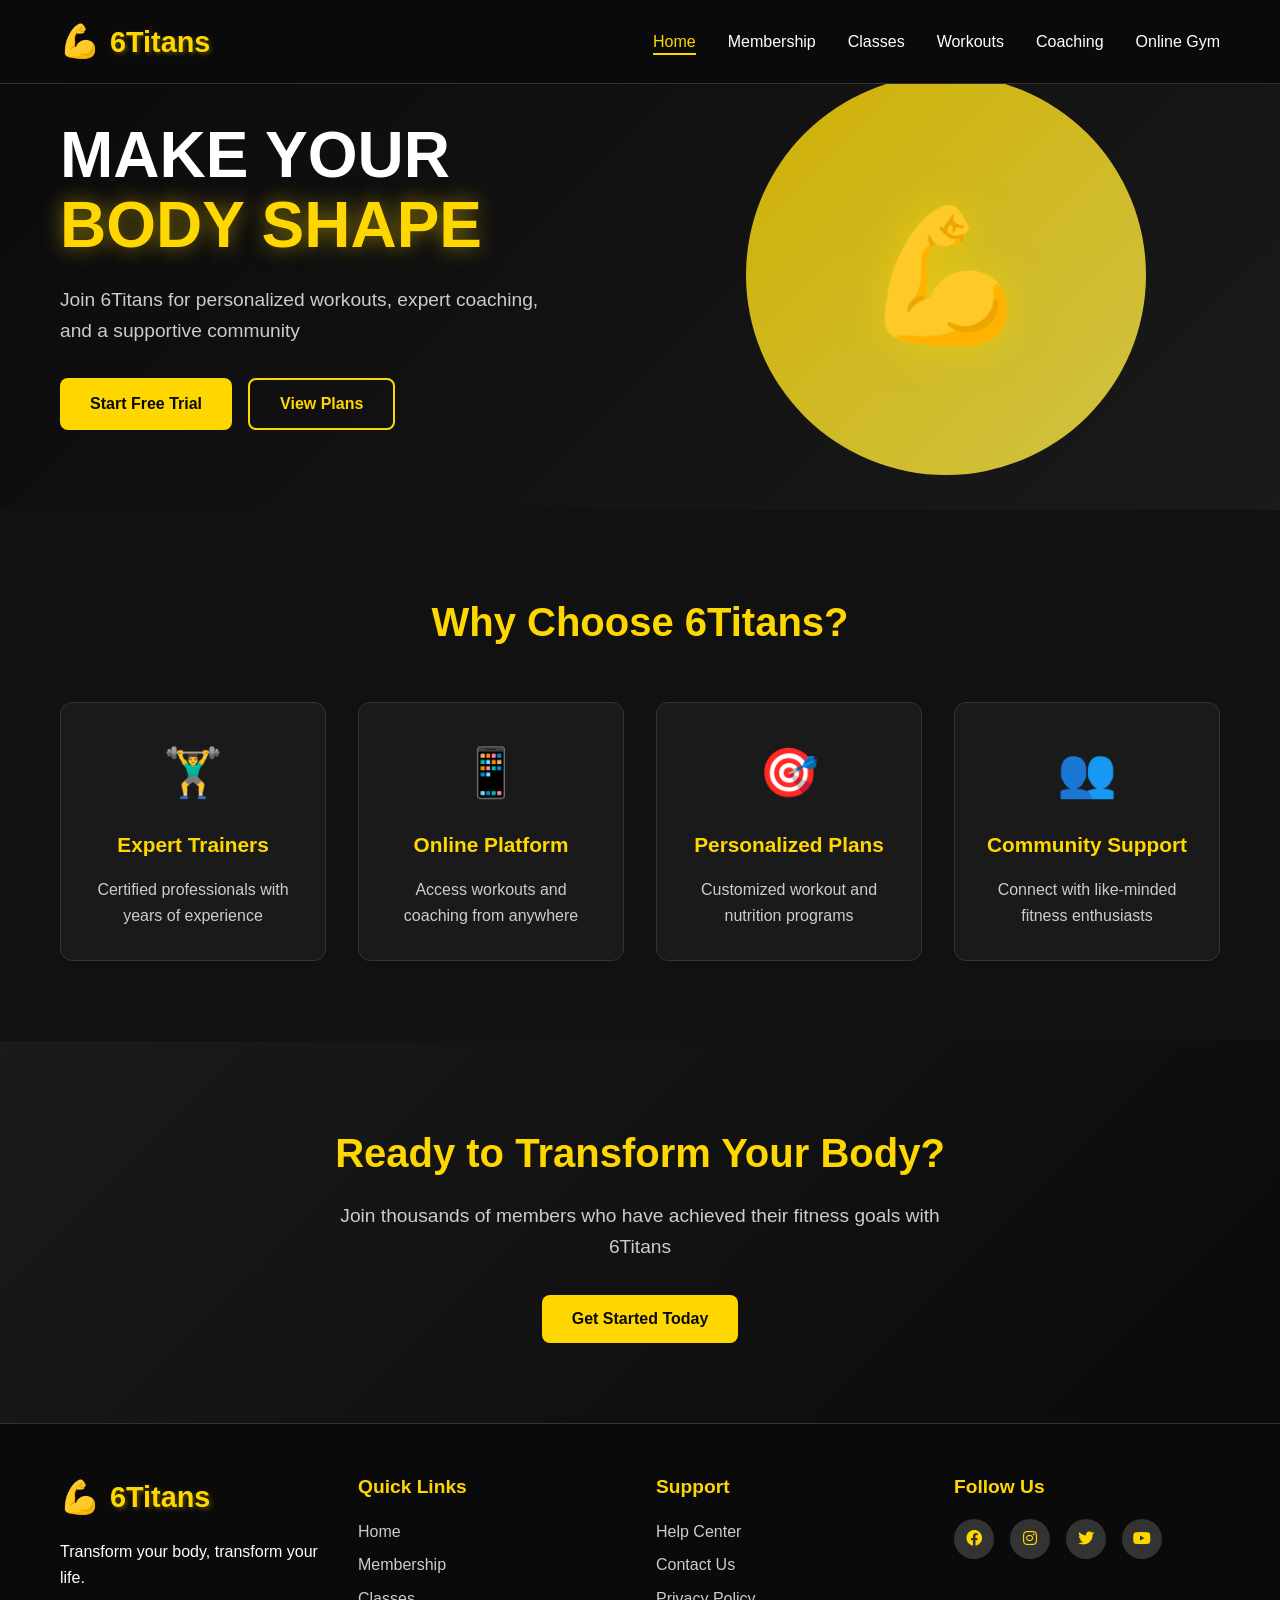
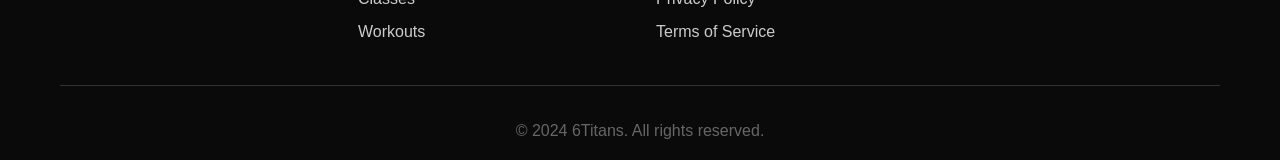
==== index.html @ 528437b2 "first commit" ====
<!DOCTYPE html>
<html lang="en">
<head>
    <meta charset="UTF-8">
    <meta name="viewport" content="width=device-width, initial-scale=1.0">
    <title>6Titans - Online Gym & Fitness Platform</title>
    <link rel="stylesheet" href="assets/css/styles.css">
    <link rel="stylesheet" href="assets/css/styles-base.css">
    <link href="https://cdnjs.cloudflare.com/ajax/libs/font-awesome/6.0.0/css/all.min.css" rel="stylesheet">
</head>
<body>
    <!-- Navigation -->
    <nav class="navbar">
        <div class="nav-container">
            <div class="nav-logo">
                <div class="logo-icon">💪</div>
                <span class="logo-text">6Titans</span>
            </div>
            <ul class="nav-menu">
                <li class="nav-item">
                    <a href="index.html" class="nav-link active">Home</a>
                </li>
                <li class="nav-item">
                    <a href="membership.html" class="nav-link">Membership</a>
                </li>
                <li class="nav-item">
                    <a href="classes.html" class="nav-link">Classes</a>
                </li>
                <li class="nav-item">
                    <a href="workouts.html" class="nav-link">Workouts</a>
                </li>
                <li class="nav-item">
                    <a href="coaching.html" class="nav-link">Coaching</a>
                </li>
                <li class="nav-item">
                    <a href="online-gym.html" class="nav-link">Online Gym</a>
                </li>
            </ul>
            <div class="hamburger">
                <span class="bar"></span>
                <span class="bar"></span>
                <span class="bar"></span>
            </div>
        </div>
    </nav>

    <!-- Hero Section -->
    <section class="hero">
        <div class="hero-container">
            <div class="hero-content">
                <h1 class="hero-title">
                    <span class="hero-title-line1">MAKE YOUR</span>
                    <span class="hero-title-line2">BODY SHAPE</span>
                </h1>
                <p class="hero-description">
                    Join 6Titans for personalized workouts, expert coaching, and a supportive community
                </p>
                <div class="hero-buttons">
                    <button class="btn btn-primary">Start Free Trial</button>
                    <button class="btn btn-secondary">View Plans</button>
                </div>
            </div>
            <div class="hero-image">
                <div class="hero-circle"></div>
                <div class="hero-character">💪</div>
            </div>
        </div>
    </section>

    <!-- Features Section -->
    <section class="features">
        <div class="container">
            <h2 class="section-title">Why Choose 6Titans?</h2>
            <div class="features-grid">
                <div class="feature-card">
                    <div class="feature-icon">🏋️‍♂️</div>
                    <h3>Expert Trainers</h3>
                    <p>Certified professionals with years of experience</p>
                </div>
                <div class="feature-card">
                    <div class="feature-icon">📱</div>
                    <h3>Online Platform</h3>
                    <p>Access workouts and coaching from anywhere</p>
                </div>
                <div class="feature-card">
                    <div class="feature-icon">🎯</div>
                    <h3>Personalized Plans</h3>
                    <p>Customized workout and nutrition programs</p>
                </div>
                <div class="feature-card">
                    <div class="feature-icon">👥</div>
                    <h3>Community Support</h3>
                    <p>Connect with like-minded fitness enthusiasts</p>
                </div>
            </div>
        </div>
    </section>

    <!-- CTA Section -->
    <section class="cta">
        <div class="container">
            <h2>Ready to Transform Your Body?</h2>
            <p>Join thousands of members who have achieved their fitness goals with 6Titans</p>
            <button class="btn btn-primary btn-large">Get Started Today</button>
        </div>
    </section>

    <!-- Footer -->
    <footer class="footer">
        <div class="container">
            <div class="footer-content">
                <div class="footer-section">
                    <div class="footer-logo">
                        <div class="logo-icon">💪</div>
                        <span class="logo-text">6Titans</span>
                    </div>
                    <p>Transform your body, transform your life.</p>
                </div>
                <div class="footer-section">
                    <h4>Quick Links</h4>
                    <ul>
                        <li><a href="index.html">Home</a></li>
                        <li><a href="membership.html">Membership</a></li>
                        <li><a href="classes.html">Classes</a></li>
                        <li><a href="workouts.html">Workouts</a></li>
                    </ul>
                </div>
                <div class="footer-section">
                    <h4>Support</h4>
                    <ul>
                        <li><a href="#">Help Center</a></li>
                        <li><a href="#">Contact Us</a></li>
                        <li><a href="#">Privacy Policy</a></li>
                        <li><a href="#">Terms of Service</a></li>
                    </ul>
                </div>
                <div class="footer-section">
                    <h4>Follow Us</h4>
                    <div class="social-links">
                        <a href="#"><i class="fab fa-facebook"></i></a>
                        <a href="#"><i class="fab fa-instagram"></i></a>
                        <a href="#"><i class="fab fa-twitter"></i></a>
                        <a href="#"><i class="fab fa-youtube"></i></a>
                    </div>
                </div>
            </div>
            <div class="footer-bottom">
                <p>&copy; 2024 6Titans. All rights reserved.</p>
            </div>
        </div>
    </footer>

    <script src="script.js"></script>
</body>
</html>
---- assets/css/styles.css ----
@import url('../../styles.css');
/* This file now contains page-specific styles only. Shared base is in styles-base.css */

/* Hero Section */
.hero {
    padding: 120px 0 80px;
    background: linear-gradient(135deg, #0a0a0a 0%, #1a1a1a 100%);
    position: relative;
    overflow: hidden;
}

.hero-container {
    max-width: 1200px;
    margin: 0 auto;
    padding: 0 20px;
    display: grid;
    grid-template-columns: 1fr 1fr;
    gap: 4rem;
    align-items: center;
}

.hero-content {
    z-index: 2;
}

.hero-title {
    font-size: 4rem;
    font-weight: 900;
    line-height: 1.1;
    margin-bottom: 1.5rem;
}

.hero-title-line1 {
    color: #ffffff;
    display: block;
}

.hero-title-line2 {
    color: #ffd700;
    display: block;
    text-shadow: 0 0 20px rgba(255, 215, 0, 0.5);
}

.hero-description {
    font-size: 1.2rem;
    color: #cccccc;
    margin-bottom: 2rem;
    max-width: 500px;
}

.hero-buttons {
    display: flex;
    gap: 1rem;
    flex-wrap: wrap;
}

.btn {
    padding: 15px 30px;
    border: none;
    border-radius: 8px;
    font-size: 1rem;
    font-weight: 600;
    cursor: pointer;
    transition: all 0.3s ease;
    text-decoration: none;
    display: inline-block;
    text-align: center;
}

.btn-primary {
    background-color: #ffd700;
    color: #0a0a0a;
}

.btn-primary:hover {
    background-color: #ffed4e;
    transform: translateY(-2px);
    box-shadow: 0 10px 20px rgba(255, 215, 0, 0.3);
}

.btn-secondary {
    background-color: transparent;
    color: #ffd700;
    border: 2px solid #ffd700;
}

.btn-secondary:hover {
    background-color: #ffd700;
    color: #0a0a0a;
    transform: translateY(-2px);
}

.btn-large {
    padding: 20px 40px;
    font-size: 1.2rem;
}

.hero-image {
    position: relative;
    display: flex;
    justify-content: center;
    align-items: center;
}

.hero-circle {
    width: 400px;
    height: 400px;
    background: linear-gradient(135deg, #ffd700 0%, #ffed4e 100%);
    border-radius: 50%;
    position: absolute;
    opacity: 0.8;
}

.hero-character {
    font-size: 8rem;
    z-index: 2;
    position: relative;
    filter: drop-shadow(0 0 20px rgba(255, 215, 0, 0.5));
}

/* Features Section */
.features {
    padding: 80px 0;
    background-color: #111111;
}

.section-title {
    text-align: center;
    font-size: 2.5rem;
    color: #ffd700;
    margin-bottom: 3rem;
    font-weight: 700;
}

.features-grid {
    display: grid;
    grid-template-columns: repeat(auto-fit, minmax(250px, 1fr));
    gap: 2rem;
}

.feature-card {
    background-color: #1a1a1a;
    padding: 2rem;
    border-radius: 12px;
    text-align: center;
    transition: transform 0.3s ease;
    border: 1px solid #333;
}

.feature-card:hover {
    transform: translateY(-5px);
    border-color: #ffd700;
}

.feature-icon {
    font-size: 3rem;
    margin-bottom: 1rem;
}

.feature-card h3 {
    color: #ffd700;
    margin-bottom: 1rem;
    font-size: 1.3rem;
}

.feature-card p {
    color: #cccccc;
    line-height: 1.6;
}

/* CTA Section */
.cta {
    padding: 80px 0;
    background: linear-gradient(135deg, #1a1a1a 0%, #0a0a0a 100%);
    text-align: center;
}

.cta h2 {
    font-size: 2.5rem;
    color: #ffd700;
    margin-bottom: 1rem;
}

.cta p {
    font-size: 1.2rem;
    color: #cccccc;
    margin-bottom: 2rem;
    max-width: 600px;
    margin-left: auto;
    margin-right: auto;
}

/* Footer */
.footer {
    background-color: #0a0a0a;
    padding: 3rem 0 1rem;
    border-top: 1px solid #333;
}

.footer-content {
    display: grid;
    grid-template-columns: repeat(auto-fit, minmax(250px, 1fr));
    gap: 2rem;
    margin-bottom: 2rem;
}

.footer-logo {
    display: flex;
    align-items: center;
    gap: 10px;
    margin-bottom: 1rem;
}

.footer-section h4 {
    color: #ffd700;
    margin-bottom: 1rem;
    font-size: 1.2rem;
}

.footer-section ul {
    list-style: none;
}

.footer-section ul li {
    margin-bottom: 0.5rem;
}

.footer-section ul li a {
    color: #cccccc;
    text-decoration: none;
    transition: color 0.3s ease;
}

.footer-section ul li a:hover {
    color: #ffd700;
}

.social-links {
    display: flex;
    gap: 1rem;
}

.social-links a {
    display: inline-block;
    width: 40px;
    height: 40px;
    background-color: #333;
    color: #ffd700;
    text-align: center;
    line-height: 40px;
    border-radius: 50%;
    transition: all 0.3s ease;
}

.social-links a:hover {
    background-color: #ffd700;
    color: #0a0a0a;
    transform: translateY(-2px);
}

.footer-bottom {
    text-align: center;
    padding-top: 2rem;
    border-top: 1px solid #333;
    color: #666;
}

/* Class Schedules Page */
.class-schedules {
    padding: 120px 0 80px;
    background-color: #0a0a0a;
    min-height: 100vh;
}

.page-title {
    text-align: center;
    font-size: 3rem;
    color: #ffd700;
    margin-bottom: 3rem;
    font-weight: 700;
    text-shadow: 0 0 20px rgba(255, 215, 0, 0.3);
}

.day-filters {
    display: flex;
    justify-content: center;
    gap: 1rem;
    margin-bottom: 3rem;
    flex-wrap: wrap;
}

.filter-btn {
    padding: 12px 24px;
    background-color: #ffd700;
    color: #0a0a0a;
    border: none;
    border-radius: 25px;
    font-weight: 600;
    cursor: pointer;
    transition: all 0.3s ease;
    font-size: 1rem;
}

.filter-btn:hover {
    background-color: #ffed4e;
    transform: translateY(-2px);
    box-shadow: 0 5px 15px rgba(255, 215, 0, 0.3);
}

.filter-btn.active {
    background-color: #ff6b35;
    color: #ffffff;
    box-shadow: 0 5px 15px rgba(255, 107, 53, 0.3);
}

.classes-grid {
    display: grid;
    grid-template-columns: repeat(auto-fit, minmax(300px, 1fr));
    gap: 2rem;
    margin-top: 2rem;
}

.class-card {
    background-color: #1a1a1a;
    border: 1px solid #333;
    border-radius: 12px;
    padding: 2rem;
    transition: all 0.3s ease;
    position: relative;
    overflow: hidden;
}

.class-card::before {
    content: '';
    position: absolute;
    top: 0;
    left: 0;
    right: 0;
    height: 4px;
    background: linear-gradient(90deg, #ffd700, #ff6b35);
    transform: scaleX(0);
    transition: transform 0.3s ease;
}

.class-card:hover::before {
    transform: scaleX(1);
}

.class-card:hover {
    transform: translateY(-5px);
    border-color: #ffd700;
    box-shadow: 0 10px 30px rgba(255, 215, 0, 0.2);
}

.class-header {
    display: flex;
    justify-content: space-between;
    align-items: flex-start;
    margin-bottom: 1rem;
}

.class-name {
    color: #ffffff;
    font-size: 1.5rem;
    font-weight: 700;
    margin: 0;
}

.class-time {
    background-color: #ffd700;
    color: #0a0a0a;
    padding: 8px 16px;
    border-radius: 20px;
    font-weight: 600;
    font-size: 0.9rem;
}

.class-description {
    color: #cccccc;
    margin-bottom: 1.5rem;
    line-height: 1.6;
}

.class-details {
    display: flex;
    gap: 1.5rem;
    margin-bottom: 2rem;
}

.class-detail {
    display: flex;
    align-items: center;
    gap: 0.5rem;
    color: #999;
    font-size: 0.9rem;
}

.class-detail i {
    color: #ffd700;
    width: 16px;
}

.book-class {
    width: 100%;
    padding: 12px;
    font-size: 1rem;
    font-weight: 600;
}

/* Workout Plans Page */
.workout-plans {
    padding: 120px 0 80px;
    background-color: #0a0a0a;
    min-height: 100vh;
}

.plan-tabs {
    display: flex;
    justify-content: center;
    gap: 1rem;
    margin-bottom: 3rem;
}

.tab-btn {
    padding: 15px 30px;
    background-color: #ff6b35;
    color: #ffffff;
    border: none;
    border-radius: 25px;
    font-weight: 600;
    cursor: pointer;
    transition: all 0.3s ease;
    font-size: 1rem;
}

.tab-btn:hover {
    background-color: #ff8c5a;
    transform: translateY(-2px);
}

.tab-btn.active {
    background-color: #ffd700;
    color: #0a0a0a;
}

.plans-grid {
    display: grid;
    grid-template-columns: repeat(auto-fit, minmax(300px, 1fr));
    gap: 2rem;
    margin-top: 2rem;
}

.plan-card {
    background-color: #1a1a1a;
    border: 1px solid #333;
    border-radius: 12px;
    padding: 2rem;
    text-align: center;
    transition: all 0.3s ease;
    position: relative;
}

.plan-card:hover {
    transform: translateY(-5px);
    border-color: #ffd700;
    box-shadow: 0 10px 30px rgba(255, 215, 0, 0.2);
}

.plan-icon {
    font-size: 3rem;
    margin-bottom: 1rem;
    color: #ffd700;
}

.plan-name {
    color: #ffffff;
    font-size: 1.5rem;
    font-weight: 700;
    margin-bottom: 1rem;
}

.plan-description {
    color: #cccccc;
    margin-bottom: 1.5rem;
    line-height: 1.6;
}

.plan-details {
    display: flex;
    justify-content: space-around;
    margin-bottom: 2rem;
    gap: 1rem;
}

.plan-detail {
    display: flex;
    align-items: center;
    gap: 0.5rem;
    color: #999;
    font-size: 0.9rem;
}

.plan-detail i {
    color: #ffd700;
}

.choose-plan {
    width: 100%;
    padding: 12px;
    font-size: 1rem;
    font-weight: 600;
}

/* Coaching Page */
.coaching {
    padding: 120px 0 80px;
    background-color: #0a0a0a;
    min-height: 100vh;
}

.coaches-grid {
    display: grid;
    grid-template-columns: repeat(auto-fit, minmax(350px, 1fr));
    gap: 2rem;
    margin-top: 2rem;
}

.coach-card {
    background-color: #1a1a1a;
    border: 1px solid #333;
    border-radius: 12px;
    padding: 2rem;
    text-align: center;
    transition: all 0.3s ease;
    position: relative;
}

.coach-card:hover {
    transform: translateY(-5px);
    border-color: #ffd700;
    box-shadow: 0 10px 30px rgba(255, 215, 0, 0.2);
}

.coach-avatar {
    width: 80px;
    height: 80px;
    background-color: #333;
    border-radius: 50%;
    margin: 0 auto 1rem;
    display: flex;
    align-items: center;
    justify-content: center;
    font-size: 2rem;
    color: #ffd700;
}

.coach-name {
    color: #ffffff;
    font-size: 1.5rem;
    font-weight: 700;
    margin-bottom: 0.5rem;
}

.coach-specialization {
    color: #ffd700;
    font-size: 1rem;
    margin-bottom: 1rem;
}

.coach-description {
    color: #cccccc;
    margin-bottom: 1.5rem;
    line-height: 1.6;
}

.coach-badges {
    display: flex;
    justify-content: center;
    gap: 0.5rem;
    margin-bottom: 1rem;
    flex-wrap: wrap;
}

.badge {
    background-color: #333;
    color: #cccccc;
    padding: 4px 8px;
    border-radius: 12px;
    font-size: 0.8rem;
}

.coach-rating {
    display: flex;
    justify-content: center;
    align-items: center;
    gap: 0.5rem;
    margin-bottom: 1.5rem;
}

.stars {
    color: #ffd700;
}

.rating-text {
    color: #ffffff;
    font-size: 0.9rem;
}

.book-session {
    width: 100%;
    padding: 12px;
    font-size: 1rem;
    font-weight: 600;
}

/* Articles Page */
.articles {
    padding: 120px 0 80px;
    background-color: #0a0a0a;
    min-height: 100vh;
}

.article-tabs {
    display: flex;
    justify-content: center;
    gap: 1rem;
    margin-bottom: 3rem;
}

.articles-grid {
    display: grid;
    grid-template-columns: repeat(auto-fit, minmax(400px, 1fr));
    gap: 2rem;
    margin-top: 2rem;
}

.article-card {
    background-color: #1a1a1a;
    border: 1px solid #333;
    border-radius: 12px;
    padding: 2rem;
    transition: all 0.3s ease;
    position: relative;
}

.article-card:hover {
    transform: translateY(-5px);
    border-color: #ffd700;
    box-shadow: 0 10px 30px rgba(255, 215, 0, 0.2);
}

.article-icon {
    font-size: 2.5rem;
    margin-bottom: 1rem;
    color: #ffd700;
}

.article-title {
    color: #ffffff;
    font-size: 1.3rem;
    font-weight: 700;
    margin-bottom: 1rem;
    line-height: 1.4;
}

.article-description {
    color: #cccccc;
    margin-bottom: 1.5rem;
    line-height: 1.6;
}

.article-meta {
    display: flex;
    align-items: center;
    gap: 1rem;
    margin-bottom: 1.5rem;
    font-size: 0.9rem;
    color: #999;
}

.article-meta i {
    color: #ffd700;
}

.read-more {
    background-color: #ffd700;
    color: #0a0a0a;
    padding: 10px 20px;
    border: none;
    border-radius: 20px;
    font-weight: 600;
    cursor: pointer;
    transition: all 0.3s ease;
    margin-bottom: 1rem;
}

.read-more:hover {
    background-color: #ffed4e;
    transform: translateY(-2px);
}

.article-category {
    display: inline-block;
    background-color: #ffd700;
    color: #0a0a0a;
    padding: 4px 12px;
    border-radius: 12px;
    font-size: 0.8rem;
    font-weight: 600;
}

/* Membership Page */
.membership {
    padding: 120px 0 80px;
    background-color: #0a0a0a;
    min-height: 100vh;
}

.pricing-grid {
    display: grid;
    grid-template-columns: repeat(auto-fit, minmax(300px, 1fr));
    gap: 2rem;
    margin-top: 2rem;
    max-width: 1000px;
    margin-left: auto;
    margin-right: auto;
}

.pricing-card {
    background-color: #1a1a1a;
    border: 1px solid #333;
    border-radius: 12px;
    padding: 2rem;
    text-align: center;
    transition: all 0.3s ease;
    position: relative;
}

.pricing-card:hover {
    transform: translateY(-5px);
    border-color: #ffd700;
    box-shadow: 0 10px 30px rgba(255, 215, 0, 0.2);
}

.pricing-card.popular {
    border-color: #ffd700;
    box-shadow: 0 0 20px rgba(255, 215, 0, 0.3);
}

.popular-badge {
    position: absolute;
    top: -15px;
    left: 50%;
    transform: translateX(-50%);
    background-color: #ff6b35;
    color: #ffffff;
    padding: 8px 20px;
    border-radius: 20px;
    font-size: 0.9rem;
    font-weight: 600;
}

.plan-name {
    color: #ffffff;
    font-size: 1.8rem;
    font-weight: 700;
    margin-bottom: 1rem;
}

.plan-price {
    color: #ffd700;
    font-size: 2.5rem;
    font-weight: 700;
    margin-bottom: 2rem;
}

.plan-features {
    list-style: none;
    margin-bottom: 2rem;
}

.plan-features li {
    color: #cccccc;
    margin-bottom: 0.8rem;
    display: flex;
    align-items: center;
    gap: 0.5rem;
}

.plan-features li i {
    color: #4CAF50;
    font-size: 1.2rem;
}

.choose-plan {
    width: 100%;
    padding: 15px;
    font-size: 1.1rem;
    font-weight: 600;
}

/* Online Gym Dashboard */
.online-gym {
    padding: 120px 0 80px;
    background-color: #0a0a0a;
    min-height: 100vh;
}

.dashboard-section {
    margin-bottom: 4rem;
}

.dashboard-grid {
    display: grid;
    grid-template-columns: repeat(auto-fit, minmax(300px, 1fr));
    gap: 2rem;
    margin-top: 2rem;
}

.dashboard-card {
    background-color: #1a1a1a;
    border: 1px solid #333;
    border-radius: 12px;
    padding: 2rem;
    transition: all 0.3s ease;
}

.dashboard-card:hover {
    transform: translateY(-5px);
    border-color: #ffd700;
    box-shadow: 0 10px 30px rgba(255, 215, 0, 0.2);
}

.dashboard-icon {
    font-size: 2.5rem;
    margin-bottom: 1rem;
    color: #ffd700;
}

.dashboard-title {
    color: #ffffff;
    font-size: 1.3rem;
    font-weight: 700;
    margin-bottom: 1rem;
}

.dashboard-description {
    color: #cccccc;
    margin-bottom: 1.5rem;
    line-height: 1.6;
}

.dashboard-button {
    background-color: transparent;
    color: #ffd700;
    border: 2px solid #ffd700;
    padding: 10px 20px;
    border-radius: 20px;
    font-weight: 600;
    cursor: pointer;
    transition: all 0.3s ease;
    width: 100%;
}

.dashboard-button:hover {
    background-color: #ffd700;
    color: #0a0a0a;
}

.client-list {
    list-style: none;
}

.client-item {
    display: flex;
    align-items: center;
    justify-content: space-between;
    padding: 1rem 0;
    border-bottom: 1px solid #333;
}

.client-item:last-child {
    border-bottom: none;
}

.client-info {
    display: flex;
    align-items: center;
    gap: 0.5rem;
    color: #ffffff;
}

.client-info i {
    color: #ffd700;
}

.client-status {
    background-color: #4CAF50;
    color: #ffffff;
    padding: 4px 8px;
    border-radius: 12px;
    font-size: 0.8rem;
    font-weight: 600;
}

.session-item {
    display: flex;
    align-items: center;
    justify-content: space-between;
    padding: 1rem 0;
    border-bottom: 1px solid #333;
}

.session-item:last-child {
    border-bottom: none;
}

.session-info {
    color: #ffffff;
}

.session-type {
    color: #4A90E2;
    font-size: 0.9rem;
    font-weight: 600;
}

.progress-item {
    display: flex;
    align-items: center;
    justify-content: space-between;
    padding: 1rem 0;
    border-bottom: 1px solid #333;
}

.progress-item:last-child {
    border-bottom: none;
}

.progress-info {
    color: #ffffff;
}

.progress-detail {
    color: #4A90E2;
    font-size: 0.9rem;
    font-weight: 600;
}

.progress-time {
    color: #999;
    font-size: 0.8rem;
}

/* Responsive Design */
@media (max-width: 768px) {
    .hamburger {
        display: flex;
    }

    .nav-menu {
        position: fixed;
        left: -100%;
        top: 70px;
        flex-direction: column;
        background-color: #0a0a0a;
        width: 100%;
        text-align: center;
        transition: 0.3s;
        box-shadow: 0 10px 27px rgba(0, 0, 0, 0.05);
        padding: 2rem 0;
        z-index: 999;
    }

    .nav-menu.active {
        left: 0;
    }

    .nav-menu li {
        margin: 1rem 0;
    }

    .nav-item .user-menu {
        margin: 0 auto;
    }

    .hero-container {
        grid-template-columns: 1fr;
        text-align: center;
    }

    .hero-title {
        font-size: 2.5rem;
    }

    .hero-circle {
        width: 300px;
        height: 300px;
    }

    .hero-character {
        font-size: 6rem;
    }

    .hero-buttons {
        justify-content: center;
    }

    .features-grid {
        grid-template-columns: 1fr;
    }

    .section-title {
        font-size: 2rem;
    }

    .cta h2 {
        font-size: 2rem;
    }

    /* Class schedules responsive */
    .day-filters {
        flex-direction: column;
        align-items: center;
    }

    .filter-btn {
        width: 200px;
    }

    .classes-grid {
        grid-template-columns: 1fr;
    }

    .class-details {
        flex-direction: column;
        gap: 1rem;
    }

    /* Workout plans responsive */
    .plan-tabs {
        flex-direction: column;
        align-items: center;
    }

    .tab-btn {
        width: 200px;
    }

    .plans-grid {
        grid-template-columns: 1fr;
    }

    .plan-details {
        flex-direction: column;
        gap: 1rem;
    }

    /* Coaching responsive */
    .coaches-grid {
        grid-template-columns: 1fr;
    }

    .coach-badges {
        justify-content: center;
    }

    /* Articles responsive */
    .article-tabs {
        flex-direction: column;
        align-items: center;
    }

    .articles-grid {
        grid-template-columns: 1fr;
    }

    .article-meta {
        flex-direction: column;
        gap: 0.5rem;
    }

    /* Membership responsive */
    .pricing-grid {
        grid-template-columns: 1fr;
    }

    .faq-grid {
        grid-template-columns: 1fr;
    }

    /* Online gym responsive */
    .dashboard-grid {
        grid-template-columns: 1fr;
    }

    .client-item,
    .session-item,
    .progress-item {
        flex-direction: column;
        align-items: flex-start;
        gap: 0.5rem;
    }

    .client-status,
    .session-type,
    .progress-detail {
        align-self: flex-start;
    }
}

@media (max-width: 480px) {
    .container {
        padding: 0 15px;
    }

    .hero-title {
        font-size: 2rem;
    }

    .hero-description {
        font-size: 1rem;
    }

    .btn {
        padding: 12px 24px;
        font-size: 0.9rem;
    }

    .hero-buttons {
        flex-direction: column;
        align-items: center;
    }

    .hero-circle {
        width: 250px;
        height: 250px;
    }

    .hero-character {
        font-size: 4rem;
    }

    .page-title {
        font-size: 2rem;
    }

    .section-title {
        font-size: 1.5rem;
    }

    .class-card,
    .plan-card,
    .coach-card,
    .article-card,
    .pricing-card,
    .dashboard-card {
        padding: 1.5rem;
    }

    .day-filters,
    .plan-tabs,
    .article-tabs {
        gap: 0.5rem;
    }

    .filter-btn,
    .tab-btn {
        padding: 10px 20px;
        font-size: 0.9rem;
    }

    .modal-content {
        margin: 2% auto;
        padding: 1.5rem;
        width: 95%;
    }

    .form-row {
        grid-template-columns: 1fr;
    }

    .modal-actions {
        flex-direction: column;
    }
}

/* Authentication Styles */
.auth-section {
    padding: 120px 0 80px;
    background: linear-gradient(135deg, #0a0a0a 0%, #1a1a1a 100%);
    min-height: 100vh;
    display: flex;
    align-items: center;
}

.auth-container {
    max-width: 500px;
    margin: 0 auto;
    padding: 0 20px;
}

.auth-card {
    background-color: #1a1a1a;
    border: 1px solid #333;
    border-radius: 12px;
    padding: 2rem;
    box-shadow: 0 10px 30px rgba(0, 0, 0, 0.3);
}

.auth-card.coach-card {
    border-color: #ffd700;
    box-shadow: 0 10px 30px rgba(255, 215, 0, 0.2);
}

.auth-header {
    text-align: center;
    margin-bottom: 2rem;
}

.auth-header .logo-icon {
    font-size: 3rem;
    margin-bottom: 1rem;
}

.auth-header h1 {
    color: #ffd700;
    font-size: 2rem;
    margin-bottom: 0.5rem;
}

.auth-header p {
    color: #cccccc;
    font-size: 1rem;
}

.auth-form {
    display: flex;
    flex-direction: column;
    gap: 1.5rem;
}

.form-row {
    display: grid;
    grid-template-columns: 1fr 1fr;
    gap: 1rem;
}

.form-group {
    display: flex;
    flex-direction: column;
    gap: 0.5rem;
}

.form-group label {
    color: #ffd700;
    font-weight: 600;
    font-size: 0.9rem;
}

.input-group {
    position: relative;
    display: flex;
    align-items: center;
}

.input-group i {
    position: absolute;
    left: 15px;
    color: #999;
    z-index: 2;
}

.input-group input,
.input-group select {
    width: 100%;
    padding: 15px 15px 15px 45px;
    border: 1px solid #333;
    border-radius: 8px;
    background-color: #2a2a2a;
    color: #ffffff;
    font-size: 1rem;
    transition: border-color 0.3s ease;
}

.input-group input:focus,
.input-group select:focus {
    outline: none;
    border-color: #ffd700;
    box-shadow: 0 0 0 2px rgba(255, 215, 0, 0.2);
}

.password-toggle {
    position: absolute;
    right: 15px;
    background: none;
    border: none;
    color: #999;
    cursor: pointer;
    z-index: 2;
}

.password-toggle:hover {
    color: #ffd700;
}

.password-strength {
    margin-top: 0.5rem;
}

.strength-bar {
    width: 100%;
    height: 4px;
    background-color: #333;
    border-radius: 2px;
    overflow: hidden;
    margin-bottom: 0.5rem;
}

.strength-fill {
    height: 100%;
    background-color: #ff6b6b;
    transition: all 0.3s ease;
}

.strength-text {
    font-size: 0.8rem;
    color: #999;
}

.form-options {
    display: flex;
    justify-content: space-between;
    align-items: center;
    flex-wrap: wrap;
    gap: 1rem;
}

.checkbox-label {
    display: flex;
    align-items: center;
    gap: 0.5rem;
    color: #cccccc;
    font-size: 0.9rem;
    cursor: pointer;
}

.checkbox-label input[type="checkbox"] {
    width: 18px;
    height: 18px;
    accent-color: #ffd700;
}

.forgot-password {
    color: #ffd700;
    text-decoration: none;
    font-size: 0.9rem;
}

.forgot-password:hover {
    text-decoration: underline;
}

.auth-btn {
    width: 100%;
    padding: 15px;
    font-size: 1.1rem;
    font-weight: 600;
    display: flex;
    align-items: center;
    justify-content: center;
    gap: 0.5rem;
}

.auth-divider {
    text-align: center;
    position: relative;
    margin: 1rem 0;
}

.auth-divider::before {
    content: '';
    position: absolute;
    top: 50%;
    left: 0;
    right: 0;
    height: 1px;
    background-color: #333;
}

.auth-divider span {
    background-color: #1a1a1a;
    padding: 0 1rem;
    color: #999;
    font-size: 0.9rem;
}

.social-login {
    display: flex;
    flex-direction: column;
    gap: 1rem;
}

.btn-social {
    width: 100%;
    padding: 15px;
    border: 1px solid #333;
    border-radius: 8px;
    background-color: #2a2a2a;
    color: #ffffff;
    font-size: 1rem;
    font-weight: 600;
    cursor: pointer;
    transition: all 0.3s ease;
    display: flex;
    align-items: center;
    justify-content: center;
    gap: 0.5rem;
}

.btn-social:hover {
    background-color: #333;
    border-color: #ffd700;
}

.google-btn:hover {
    background-color: #db4437;
    border-color: #db4437;
}

.facebook-btn:hover {
    background-color: #4267B2;
    border-color: #4267B2;
}

.auth-footer {
    text-align: center;
    margin-top: 2rem;
    padding-top: 2rem;
    border-top: 1px solid #333;
}

.auth-footer p {
    color: #cccccc;
    margin-bottom: 0.5rem;
}

.auth-footer a {
    color: #ffd700;
    text-decoration: none;
}

.auth-footer a:hover {
    text-decoration: underline;
}

.coach-features {
    margin: 2rem 0;
    padding: 1.5rem;
    background-color: #0a0a0a;
    border-radius: 8px;
    border: 1px solid #333;
}

.coach-features h3 {
    color: #ffd700;
    margin-bottom: 1rem;
    font-size: 1.1rem;
}

.coach-features ul {
    list-style: none;
    padding: 0;
}

.coach-features li {
    color: #cccccc;
    margin-bottom: 0.5rem;
    display: flex;
    align-items: center;
    gap: 0.5rem;
}

.coach-features li i {
    color: #4CAF50;
    font-size: 0.9rem;
}

.terms-link,
.privacy-link {
    color: #ffd700;
    text-decoration: none;
}

.terms-link:hover,
.privacy-link:hover {
    text-decoration: underline;
}

/* Dashboard Styles */
.dashboard {
    padding: 120px 0 80px;
    background-color: #0a0a0a;
    min-height: 100vh;
}

.coach-dashboard {
    padding: 120px 0 80px;
    background-color: #0a0a0a;
    min-height: 100vh;
}

.dashboard-header {
    margin-bottom: 3rem;
}

.welcome-section h1 {
    color: #ffd700;
    font-size: 2.5rem;
    margin-bottom: 0.5rem;
}

.welcome-section p {
    color: #cccccc;
    font-size: 1.1rem;
}

.dashboard-stats,
.coach-stats {
    display: grid;
    grid-template-columns: repeat(auto-fit, minmax(200px, 1fr));
    gap: 1.5rem;
    margin-top: 2rem;
}

.stat-card {
    background-color: #1a1a1a;
    border: 1px solid #333;
    border-radius: 12px;
    padding: 1.5rem;
    display: flex;
    align-items: center;
    gap: 1rem;
    transition: all 0.3s ease;
}

.stat-card:hover {
    transform: translateY(-2px);
    border-color: #ffd700;
}

.stat-icon {
    font-size: 2rem;
}

.stat-info h3 {
    color: #ffd700;
    font-size: 1.8rem;
    margin-bottom: 0.25rem;
}

.stat-info p {
    color: #cccccc;
    font-size: 0.9rem;
}

.dashboard-section {
    margin-bottom: 3rem;
}

.dashboard-section h2 {
    color: #ffd700;
    font-size: 1.8rem;
    margin-bottom: 1.5rem;
}

.quick-actions {
    display: grid;
    grid-template-columns: repeat(auto-fit, minmax(200px, 1fr));
    gap: 1rem;
}

.action-btn {
    background-color: #1a1a1a;
    border: 1px solid #333;
    border-radius: 12px;
    padding: 1.5rem;
    color: #ffffff;
    cursor: pointer;
    transition: all 0.3s ease;
    display: flex;
    flex-direction: column;
    align-items: center;
    gap: 0.5rem;
    text-align: center;
}

.action-btn:hover {
    border-color: #ffd700;
    transform: translateY(-2px);
}

.action-btn i {
    font-size: 1.5rem;
    color: #ffd700;
}

.action-btn span {
    font-weight: 600;
}

.schedule-list {
    display: flex;
    flex-direction: column;
    gap: 1rem;
}

.schedule-item {
    background-color: #1a1a1a;
    border: 1px solid #333;
    border-radius: 12px;
    padding: 1.5rem;
    display: flex;
    align-items: center;
    gap: 1rem;
}

.schedule-time {
    color: #ffd700;
    font-weight: 600;
    font-size: 1.1rem;
    min-width: 80px;
}

.schedule-content h4 {
    color: #ffffff;
    margin-bottom: 0.25rem;
}

.schedule-content p {
    color: #cccccc;
    font-size: 0.9rem;
}

.schedule-status {
    padding: 4px 12px;
    border-radius: 20px;
    font-size: 0.8rem;
    font-weight: 600;
    margin-left: auto;
}

.schedule-status.completed {
    background-color: #4CAF50;
    color: #ffffff;
}

.schedule-status.upcoming {
    background-color: #ffd700;
    color: #0a0a0a;
}

.progress-grid {
    display: grid;
    grid-template-columns: repeat(auto-fit, minmax(300px, 1fr));
    gap: 2rem;
}

.progress-card {
    background-color: #1a1a1a;
    border: 1px solid #333;
    border-radius: 12px;
    padding: 1.5rem;
}

.progress-card h3 {
    color: #ffd700;
    margin-bottom: 1rem;
}

.progress-chart {
    margin-bottom: 1rem;
}

.chart-bar {
    width: 100%;
    height: 20px;
    background-color: #333;
    border-radius: 10px;
    overflow: hidden;
    margin-bottom: 0.5rem;
}

.bar-fill {
    height: 100%;
    background: linear-gradient(90deg, #ffd700, #ff6b35);
    transition: height 0.3s ease;
}

.chart-labels {
    display: flex;
    justify-content: space-between;
    font-size: 0.8rem;
    color: #999;
}

.consistency-chart {
    text-align: center;
}

.week-days {
    display: flex;
    justify-content: center;
    gap: 0.5rem;
    margin-bottom: 1rem;
}

.day {
    width: 30px;
    height: 30px;
    background-color: #333;
    border-radius: 50%;
    display: flex;
    align-items: center;
    justify-content: center;
    font-size: 0.8rem;
    font-weight: 600;
    color: #999;
}

.day.completed {
    background-color: #4CAF50;
    color: #ffffff;
}

.activity-list {
    display: flex;
    flex-direction: column;
    gap: 1rem;
}

.activity-item {
    background-color: #1a1a1a;
    border: 1px solid #333;
    border-radius: 12px;
    padding: 1.5rem;
    display: flex;
    align-items: center;
    gap: 1rem;
}

.activity-icon {
    font-size: 1.5rem;
}

.activity-content h4 {
    color: #ffffff;
    margin-bottom: 0.25rem;
}

.activity-content p {
    color: #cccccc;
    font-size: 0.9rem;
}

.classes-grid {
    display: grid;
    grid-template-columns: repeat(auto-fit, minmax(300px, 1fr));
    gap: 2rem;
}

.user-menu {
    position: relative;
}

.user-avatar {
    width: 40px;
    height: 40px;
    background-color: #ffd700;
    color: #0a0a0a;
    border: none;
    border-radius: 50%;
    cursor: pointer;
    display: flex;
    align-items: center;
    justify-content: center;
    font-size: 1.2rem;
    transition: all 0.3s ease;
}

.user-avatar:hover {
    background-color: #ffed4e;
    transform: scale(1.05);
}

.coach-avatar {
    background-color: #ff6b35;
}

.user-dropdown {
    position: absolute;
    top: 100%;
    right: 0;
    background-color: #1a1a1a;
    border: 1px solid #333;
    border-radius: 8px;
    padding: 0.5rem 0;
    min-width: 200px;
    box-shadow: 0 10px 30px rgba(0, 0, 0, 0.3);
    opacity: 0;
    visibility: hidden;
    transform: translateY(-10px);
    transition: all 0.3s ease;
    z-index: 1000;
}

.user-dropdown.active {
    opacity: 1;
    visibility: visible;
    transform: translateY(0);
}

.user-dropdown a {
    display: flex;
    align-items: center;
    gap: 0.5rem;
    padding: 0.75rem 1rem;
    color: #cccccc;
    text-decoration: none;
    transition: all 0.3s ease;
}

.user-dropdown a:hover {
    background-color: #333;
    color: #ffd700;
}

.user-dropdown a i {
    width: 16px;
    text-align: center;
}

/* Coach Dashboard Specific Styles */
.timeline-item {
    background-color: #1a1a1a;
    border: 1px solid #333;
    border-radius: 12px;
    padding: 1.5rem;
    display: flex;
    align-items: center;
    gap: 1rem;
    margin-bottom: 1rem;
}

.timeline-time {
    color: #ffd700;
    font-weight: 600;
    font-size: 1.1rem;
    min-width: 100px;
}

.timeline-content {
    flex: 1;
}

.timeline-content h4 {
    color: #ffffff;
    margin-bottom: 0.25rem;
}

.timeline-content p {
    color: #cccccc;
    font-size: 0.9rem;
}

.timeline-status {
    padding: 4px 12px;
    border-radius: 20px;
    font-size: 0.8rem;
    font-weight: 600;
    margin-left: auto;
}

.timeline-status.completed {
    background-color: #4CAF50;
    color: #ffffff;
}

.timeline-status.upcoming {
    background-color: #ffd700;
    color: #0a0a0a;
}

.clients-grid {
    display: grid;
    grid-template-columns: repeat(auto-fit, minmax(300px, 1fr));
    gap: 2rem;
}

.client-card {
    background-color: #1a1a1a;
    border: 1px solid #333;
    border-radius: 12px;
    padding: 1.5rem;
    display: flex;
    align-items: center;
    gap: 1rem;
}

.client-avatar img {
    width: 60px;
    height: 60px;
    border-radius: 50%;
    object-fit: cover;
}

.client-info {
    flex: 1;
}

.client-info h4 {
    color: #ffffff;
    margin-bottom: 0.25rem;
}

.client-info p {
    color: #cccccc;
    font-size: 0.9rem;
    margin-bottom: 0.5rem;
}

.client-progress {
    margin-top: 0.5rem;
}

.progress-bar {
    width: 100%;
    height: 6px;
    background-color: #333;
    border-radius: 3px;
    overflow: hidden;
    margin-bottom: 0.25rem;
}

.progress-fill {
    height: 100%;
    background: linear-gradient(90deg, #ffd700, #ff6b35);
    transition: width 0.3s ease;
}

.client-progress span {
    font-size: 0.8rem;
    color: #999;
}

.client-actions {
    display: flex;
    flex-direction: column;
    gap: 0.5rem;
}

.btn-sm {
    padding: 6px 12px;
    font-size: 0.8rem;
}

.messages-list {
    display: flex;
    flex-direction: column;
    gap: 1rem;
}

.message-item {
    background-color: #1a1a1a;
    border: 1px solid #333;
    border-radius: 12px;
    padding: 1.5rem;
    display: flex;
    align-items: center;
    gap: 1rem;
    position: relative;
}

.message-avatar img {
    width: 40px;
    height: 40px;
    border-radius: 50%;
    object-fit: cover;
}

.message-content {
    flex: 1;
}

.message-header {
    display: flex;
    justify-content: space-between;
    align-items: center;
    margin-bottom: 0.25rem;
}

.message-header h4 {
    color: #ffffff;
    font-size: 0.9rem;
}

.message-time {
    color: #999;
    font-size: 0.8rem;
}

.message-content p {
    color: #cccccc;
    font-size: 0.9rem;
}

.message-status {
    width: 8px;
    height: 8px;
    border-radius: 50%;
    background-color: #333;
}

.message-status.unread {
    background-color: #ffd700;
}

.earnings-grid {
    display: grid;
    grid-template-columns: repeat(auto-fit, minmax(200px, 1fr));
    gap: 2rem;
}

.earnings-card {
    background-color: #1a1a1a;
    border: 1px solid #333;
    border-radius: 12px;
    padding: 1.5rem;
    text-align: center;
}

.earnings-card h3 {
    color: #ffd700;
    margin-bottom: 1rem;
    font-size: 1.1rem;
}

.earnings-amount {
    color: #ffffff;
    font-size: 2rem;
    font-weight: 700;
    margin-bottom: 0.5rem;
}

.earnings-change {
    font-size: 0.9rem;
}

.earnings-change.positive {
    color: #4CAF50;
}

.checkbox-grid {
    display: grid;
    grid-template-columns: repeat(auto-fit, minmax(120px, 1fr));
    gap: 1rem;
    margin-top: 0.5rem;
}

.checkbox-label {
    display: flex;
    align-items: center;
    gap: 0.5rem;
    color: #cccccc;
    cursor: pointer;
}

.checkbox-label input[type="checkbox"] {
    width: 18px;
    height: 18px;
    accent-color: #ffd700;
}

/* Modal Styles */
.modal {
    position: fixed;
    top: 0;
    left: 0;
    width: 100%;
    height: 100%;
    background-color: rgba(0, 0, 0, 0.8);
    display: none;
    align-items: center;
    justify-content: center;
    z-index: 10000;
}

.modal-content {
    background-color: #1a1a1a;
    border: 1px solid #333;
    border-radius: 12px;
    padding: 2rem;
    max-width: 500px;
    width: 90%;
    max-height: 90vh;
    overflow-y: auto;
    position: relative;
}

.modal-content .close {
    position: absolute;
    top: 1rem;
    right: 1rem;
    font-size: 1.5rem;
    color: #999;
    cursor: pointer;
    background: none;
    border: none;
}

.modal-content .close:hover {
    color: #ffd700;
}

.modal-content h2 {
    color: #ffd700;
    margin-bottom: 1.5rem;
    font-size: 1.5rem;
}

.modal-content .form-group {
    margin-bottom: 1rem;
}

.modal-content .form-group label {
    color: #ffd700;
    font-weight: 600;
    margin-bottom: 0.5rem;
    display: block;
}

.modal-content .form-group input,
.modal-content .form-group select,
.modal-content .form-group textarea {
    width: 100%;
    padding: 12px;
    border: 1px solid #333;
    border-radius: 8px;
    background-color: #2a2a2a;
    color: #ffffff;
    font-size: 1rem;
}

.modal-content .form-group input:focus,
.modal-content .form-group select:focus,
.modal-content .form-group textarea:focus {
    outline: none;
    border-color: #ffd700;
    box-shadow: 0 0 0 2px rgba(255, 215, 0, 0.2);
}

.modal-content .form-row {
    display: grid;
    grid-template-columns: 1fr 1fr;
    gap: 1rem;
}

/* Loading Styles */
.loading {
    position: fixed;
    top: 0;
    left: 0;
    width: 100%;
    height: 100%;
    background-color: rgba(0, 0, 0, 0.8);
    display: flex;
    align-items: center;
    justify-content: center;
    z-index: 10001;
}

.loading-spinner {
    width: 50px;
    height: 50px;
    border: 3px solid #333;
    border-top: 3px solid #ffd700;
    border-radius: 50%;
    animation: spin 1s linear infinite;
}

@keyframes spin {
    0% { transform: rotate(0deg); }
    100% { transform: rotate(360deg); }
}

/* Responsive Design for Auth and Dashboard */
@media (max-width: 768px) {
    /* Authentication Pages */
    .auth-section {
        padding: 100px 0 60px;
    }
    
    .auth-container {
        padding: 0 15px;
    }
    
    .auth-card {
        padding: 1.5rem;
        margin: 0 10px;
    }
    
    .auth-header h1 {
        font-size: 1.8rem;
    }
    
    .auth-header p {
        font-size: 0.9rem;
    }
    
    .form-row {
        grid-template-columns: 1fr;
        gap: 1rem;
    }
    
    .form-options {
        flex-direction: column;
        align-items: flex-start;
        gap: 1rem;
    }
    
    .social-login {
        gap: 0.8rem;
    }
    
    .btn-social {
        padding: 12px;
        font-size: 0.9rem;
    }
    
    .coach-features {
        padding: 1rem;
        margin: 1.5rem 0;
    }
    
    .coach-features h3 {
        font-size: 1rem;
    }
    
    /* Dashboard Pages */
    .dashboard,
    .coach-dashboard {
        padding: 100px 0 60px;
    }
    
    .welcome-section h1 {
        font-size: 2rem;
    }
    
    .welcome-section p {
        font-size: 1rem;
    }
    
    .dashboard-stats,
    .coach-stats {
        grid-template-columns: repeat(2, 1fr);
        gap: 1rem;
    }
    
    .stat-card {
        padding: 1rem;
        flex-direction: column;
        text-align: center;
        gap: 0.5rem;
    }
    
    .stat-icon {
        font-size: 1.5rem;
    }
    
    .stat-info h3 {
        font-size: 1.5rem;
    }
    
    .stat-info p {
        font-size: 0.8rem;
    }
    
    .dashboard-section h2 {
        font-size: 1.5rem;
    }
    
    .quick-actions {
        grid-template-columns: repeat(2, 1fr);
        gap: 0.8rem;
    }
    
    .action-btn {
        padding: 1rem;
        font-size: 0.9rem;
    }
    
    .action-btn i {
        font-size: 1.2rem;
    }
    
    .action-btn span {
        font-size: 0.8rem;
    }
    
    /* Schedule Items */
    .schedule-item,
    .timeline-item {
        flex-direction: column;
        align-items: flex-start;
        gap: 0.8rem;
        padding: 1rem;
    }
    
    .schedule-time,
    .timeline-time {
        min-width: auto;
        font-size: 1rem;
    }
    
    .schedule-status,
    .timeline-status {
        margin-left: 0;
        align-self: flex-start;
    }
    
    /* Progress and Charts */
    .progress-grid {
        grid-template-columns: 1fr;
        gap: 1.5rem;
    }
    
    .progress-card {
        padding: 1rem;
    }
    
    .chart-bar {
        height: 15px;
    }
    
    .week-days {
        gap: 0.3rem;
    }
    
    .day {
        width: 25px;
        height: 25px;
        font-size: 0.7rem;
    }
    
    /* Activity and Messages */
    .activity-item,
    .message-item {
        flex-direction: column;
        text-align: center;
        gap: 0.8rem;
        padding: 1rem;
    }
    
    .activity-icon {
        font-size: 1.2rem;
    }
    
    .message-header {
        flex-direction: column;
        gap: 0.25rem;
        text-align: center;
    }
    
    .message-avatar img {
        width: 35px;
        height: 35px;
    }
    
    /* Classes Grid */
    .classes-grid {
        grid-template-columns: 1fr;
        gap: 1.5rem;
    }
    
    .class-card {
        padding: 1rem;
    }
    
    .class-header h3 {
        font-size: 1.1rem;
    }
    
    .class-time {
        font-size: 0.8rem;
    }
    
    /* Client Cards */
    .client-card {
        flex-direction: column;
        text-align: center;
        padding: 1rem;
    }
    
    .client-avatar img {
        width: 50px;
        height: 50px;
    }
    
    .client-actions {
        flex-direction: row;
        justify-content: center;
        gap: 0.5rem;
    }
    
    .btn-sm {
        padding: 4px 8px;
        font-size: 0.7rem;
    }
    
    /* Earnings Grid */
    .earnings-grid {
        grid-template-columns: 1fr;
        gap: 1rem;
    }
    
    .earnings-card {
        padding: 1rem;
    }
    
    .earnings-amount {
        font-size: 1.5rem;
    }
    
    /* Checkbox Grid */
    .checkbox-grid {
        grid-template-columns: repeat(2, 1fr);
        gap: 0.8rem;
    }
    
    /* User Menu */
    .user-avatar {
        width: 35px;
        height: 35px;
        font-size: 1rem;
    }
    
    .user-dropdown {
        min-width: 180px;
        right: -10px;
    }
    
    .user-dropdown a {
        padding: 0.6rem 0.8rem;
        font-size: 0.9rem;
    }
    
    /* Modal Responsiveness */
    .modal-content {
        margin: 5% auto;
        padding: 1.5rem;
        width: 95%;
        max-height: 85vh;
    }
    
    .modal-content h2 {
        font-size: 1.3rem;
    }
    
    .modal-content .form-row {
        grid-template-columns: 1fr;
    }
    
    .modal-content .form-group input,
    .modal-content .form-group select,
    .modal-content .form-group textarea {
        padding: 10px;
        font-size: 0.9rem;
    }
}

/* Extra Small Devices */
@media (max-width: 480px) {
    /* Authentication Pages */
    .auth-section {
        padding: 80px 0 40px;
    }
    
    .auth-card {
        padding: 1rem;
        margin: 0 5px;
    }
    
    .auth-header h1 {
        font-size: 1.5rem;
    }
    
    .auth-header .logo-icon {
        font-size: 2.5rem;
    }
    
    .input-group input,
    .input-group select {
        padding: 12px 12px 12px 40px;
        font-size: 0.9rem;
    }
    
    .input-group i {
        left: 12px;
    }
    
    .password-toggle {
        right: 12px;
    }
    
    .auth-btn {
        padding: 12px;
        font-size: 1rem;
    }
    
    .btn-social {
        padding: 10px;
        font-size: 0.8rem;
    }
    
    /* Dashboard Pages */
    .dashboard,
    .coach-dashboard {
        padding: 80px 0 40px;
    }
    
    .welcome-section h1 {
        font-size: 1.8rem;
    }
    
    .welcome-section p {
        font-size: 0.9rem;
    }
    
    .dashboard-stats,
    .coach-stats {
        grid-template-columns: 1fr;
        gap: 0.8rem;
    }
    
    .stat-card {
        padding: 0.8rem;
    }
    
    .stat-icon {
        font-size: 1.2rem;
    }
    
    .stat-info h3 {
        font-size: 1.3rem;
    }
    
    .stat-info p {
        font-size: 0.7rem;
    }
    
    .dashboard-section h2 {
        font-size: 1.3rem;
    }
    
    .quick-actions {
        grid-template-columns: 1fr;
        gap: 0.6rem;
    }
    
    .action-btn {
        padding: 0.8rem;
    }
    
    .action-btn i {
        font-size: 1rem;
    }
    
    .action-btn span {
        font-size: 0.7rem;
    }
    
    /* Schedule and Timeline */
    .schedule-item,
    .timeline-item {
        padding: 0.8rem;
    }
    
    .schedule-time,
    .timeline-time {
        font-size: 0.9rem;
    }
    
    .schedule-content h4,
    .timeline-content h4 {
        font-size: 0.9rem;
    }
    
    .schedule-content p,
    .timeline-content p {
        font-size: 0.8rem;
    }
    
    /* Progress Cards */
    .progress-card {
        padding: 0.8rem;
    }
    
    .progress-card h3 {
        font-size: 1rem;
    }
    
    .chart-bar {
        height: 12px;
    }
    
    .chart-labels {
        font-size: 0.7rem;
    }
    
    .week-days {
        gap: 0.2rem;
    }
    
    .day {
        width: 20px;
        height: 20px;
        font-size: 0.6rem;
    }
    
    /* Activity and Messages */
    .activity-item,
    .message-item {
        padding: 0.8rem;
    }
    
    .activity-content h4,
    .message-header h4 {
        font-size: 0.9rem;
    }
    
    .activity-content p,
    .message-content p {
        font-size: 0.8rem;
    }
    
    .message-avatar img {
        width: 30px;
        height: 30px;
    }
    
    .message-time {
        font-size: 0.7rem;
    }
    
    /* Class Cards */
    .class-card {
        padding: 0.8rem;
    }
    
    .class-header h3 {
        font-size: 1rem;
    }
    
    .class-description {
        font-size: 0.8rem;
    }
    
    .class-details {
        gap: 0.5rem;
    }
    
    .class-detail {
        font-size: 0.8rem;
    }
    
    .class-detail i {
        font-size: 0.7rem;
    }
    
    /* Client Cards */
    .client-card {
        padding: 0.8rem;
    }
    
    .client-info h4 {
        font-size: 0.9rem;
    }
    
    .client-info p {
        font-size: 0.8rem;
    }
    
    .client-avatar img {
        width: 40px;
        height: 40px;
    }
    
    .client-actions {
        gap: 0.3rem;
    }
    
    .btn-sm {
        padding: 3px 6px;
        font-size: 0.6rem;
    }
    
    /* Earnings Cards */
    .earnings-card {
        padding: 0.8rem;
    }
    
    .earnings-card h3 {
        font-size: 1rem;
    }
    
    .earnings-amount {
        font-size: 1.3rem;
    }
    
    .earnings-change {
        font-size: 0.8rem;
    }
    
    /* Checkbox Grid */
    .checkbox-grid {
        grid-template-columns: 1fr;
        gap: 0.6rem;
    }
    
    .checkbox-label {
        font-size: 0.8rem;
    }
    
    .checkbox-label input[type="checkbox"] {
        width: 16px;
        height: 16px;
    }
    
    /* User Menu */
    .user-avatar {
        width: 30px;
        height: 30px;
        font-size: 0.9rem;
    }
    
    .user-dropdown {
        min-width: 160px;
        right: -15px;
    }
    
    .user-dropdown a {
        padding: 0.5rem 0.7rem;
        font-size: 0.8rem;
    }
    
    .user-dropdown a i {
        width: 14px;
    }
    
    /* Modal Responsiveness */
    .modal-content {
        margin: 2% auto;
        padding: 1rem;
        width: 98%;
        max-height: 90vh;
    }
    
    .modal-content h2 {
        font-size: 1.2rem;
    }
    
    .modal-content .form-group label {
        font-size: 0.9rem;
    }
    
    .modal-content .form-group input,
    .modal-content .form-group select,
    .modal-content .form-group textarea {
        padding: 8px;
        font-size: 0.8rem;
    }
    
    .modal-content .close {
        top: 0.5rem;
        right: 0.5rem;
        font-size: 1.2rem;
    }
}

/* Additional Mobile Optimizations */
@media (max-width: 768px) {
    /* Touch-friendly buttons */
    .btn, .action-btn, .btn-social, .auth-btn {
        min-height: 44px;
        min-width: 44px;
    }
    
    /* Better touch targets */
    .hamburger {
        padding: 10px;
        min-height: 44px;
        min-width: 44px;
    }
    
    .user-avatar {
        min-height: 44px;
        min-width: 44px;
    }
    
    .password-toggle {
        min-height: 44px;
        min-width: 44px;
        display: flex;
        align-items: center;
        justify-content: center;
    }
    
    /* Improved form inputs */
    .input-group input,
    .input-group select {
        min-height: 44px;
    }
    
    /* Better spacing for mobile */
    .container {
        padding: 0 15px;
    }
    
    /* Improved modal positioning */
    .modal {
        padding: 10px;
    }
    
    /* Better text readability */
    body {
        font-size: 16px;
        line-height: 1.5;
    }
    
    /* Improved card spacing */
    .feature-card,
    .class-card,
    .plan-card,
    .coach-card,
    .article-card,
    .pricing-card,
    .dashboard-card {
        margin-bottom: 1rem;
    }
    
    /* Better grid layouts */
    .features-grid,
    .classes-grid,
    .plans-grid,
    .coaches-grid,
    .articles-grid,
    .pricing-grid {
        gap: 1rem;
    }
    
    /* Improved filter buttons */
    .day-filters,
    .plan-tabs,
    .article-tabs {
        flex-wrap: wrap;
        gap: 0.5rem;
    }
    
    .filter-btn,
    .tab-btn {
        min-height: 44px;
        padding: 10px 16px;
        font-size: 0.9rem;
    }
}

/* Landscape orientation optimizations */
@media (max-width: 768px) and (orientation: landscape) {
    .auth-section {
        padding: 60px 0 40px;
    }
    
    .dashboard,
    .coach-dashboard {
        padding: 80px 0 40px;
    }
    
    .modal-content {
        max-height: 80vh;
        margin: 2% auto;
    }
    
    .hero {
        padding: 80px 0 60px;
    }
}

/* High DPI displays */
@media (-webkit-min-device-pixel-ratio: 2), (min-resolution: 192dpi) {
    .logo-icon,
    .stat-icon,
    .activity-icon {
        image-rendering: -webkit-optimize-contrast;
        image-rendering: crisp-edges;
    }
}
---- assets/css/styles-base.css ----
@import url('../../styles-base.css');
/* Base (shared across all pages) */
* {
    margin: 0;
    padding: 0;
    box-sizing: border-box;
}

body {
    font-family: 'Arial', sans-serif;
    background-color: #0a0a0a;
    color: #ffffff;
    line-height: 1.6;
}

.container {
    max-width: 1200px;
    margin: 0 auto;
    padding: 0 20px;
}

/* Navigation */
.navbar {
    background-color: #0a0a0a;
    padding: 1rem 0;
    position: fixed;
    top: 0;
    width: 100%;
    z-index: 1000;
    border-bottom: 1px solid #333;
}

.nav-container {
    max-width: 1200px;
    margin: 0 auto;
    padding: 0 20px;
    display: flex;
    justify-content: space-between;
    align-items: center;
}

.nav-logo { display: flex; align-items: center; gap: 10px; }
.logo-icon { font-size: 2rem; color: #ffd700; }
.logo-text { font-size: 1.8rem; font-weight: bold; color: #ffd700; text-shadow: 2px 2px 4px rgba(255, 215, 0, 0.3); }

.nav-menu { display: flex; list-style: none; gap: 2rem; }
.nav-link { color: #ffffff; text-decoration: none; font-weight: 500; transition: color 0.3s ease; position: relative; }
.nav-link:hover,
.nav-link.active { color: #ffd700; }
.nav-link.active::after { content: ''; position: absolute; bottom: -5px; left: 0; width: 100%; height: 2px; background-color: #ffd700; }

.hamburger { display: none; flex-direction: column; cursor: pointer; }
.bar { width: 25px; height: 3px; background-color: #ffffff; margin: 3px 0; transition: 0.3s; }

/* Buttons */
.btn { padding: 15px 30px; border: none; border-radius: 8px; font-size: 1rem; font-weight: 600; cursor: pointer; transition: all 0.3s ease; text-decoration: none; display: inline-block; text-align: center; }
.btn-primary { background-color: #ffd700; color: #0a0a0a; }
.btn-primary:hover { background-color: #ffed4e; transform: translateY(-2px); box-shadow: 0 10px 20px rgba(255, 215, 0, 0.3); }
.btn-secondary { background-color: transparent; color: #ffd700; border: 2px solid #ffd700; }
.btn-secondary:hover { background-color: #ffd700; color: #0a0a0a; transform: translateY(-2px); }

/* Footer */
.footer { background-color: #0a0a0a; padding: 3rem 0 1rem; border-top: 1px solid #333; }
.footer-content { display: grid; grid-template-columns: repeat(auto-fit, minmax(250px, 1fr)); gap: 2rem; margin-bottom: 2rem; }
.footer-logo { display: flex; align-items: center; gap: 10px; margin-bottom: 1rem; }
.footer-section h4 { color: #ffd700; margin-bottom: 1rem; font-size: 1.2rem; }
.footer-section ul { list-style: none; }
.footer-section ul li { margin-bottom: 0.5rem; }
.footer-section ul li a { color: #cccccc; text-decoration: none; transition: color 0.3s ease; }
.footer-section ul li a:hover { color: #ffd700; }
.social-links { display: flex; gap: 1rem; }
.social-links a { display: inline-block; width: 40px; height: 40px; background-color: #333; color: #ffd700; text-align: center; line-height: 40px; border-radius: 50%; transition: all 0.3s ease; }
.social-links a:hover { background-color: #ffd700; color: #0a0a0a; transform: translateY(-2px); }
.footer-bottom { text-align: center; padding-top: 2rem; border-top: 1px solid #333; color: #666; }

/* Shared page headings */
.page-title { text-align: center; font-size: 3rem; color: #ffd700; margin-bottom: 3rem; font-weight: 700; text-shadow: 0 0 20px rgba(255, 215, 0, 0.3); }
.section-title { text-align: center; font-size: 2.5rem; color: #ffd700; margin-bottom: 3rem; font-weight: 700; }

/* Modal (shared) */
.modal { position: fixed; top: 0; left: 0; width: 100%; height: 100%; background-color: rgba(0, 0, 0, 0.8); display: none; align-items: center; justify-content: center; z-index: 10000; }
.modal-content { background-color: #1a1a1a; border: 1px solid #333; border-radius: 12px; padding: 2rem; max-width: 500px; width: 90%; max-height: 90vh; overflow-y: auto; position: relative; }
.modal-content .close { position: absolute; top: 1rem; right: 1rem; font-size: 1.5rem; color: #999; cursor: pointer; background: none; border: none; }
.modal-content .close:hover { color: #ffd700; }
.modal-content h2 { color: #ffd700; margin-bottom: 1.5rem; font-size: 1.5rem; }

/* Loading (shared) */
.loading-overlay { position: fixed; top: 0; left: 0; width: 100%; height: 100%; background-color: rgba(0, 0, 0, 0.8); display: flex; justify-content: center; align-items: center; z-index: 9999; }
.loading-spinner { text-align: center; color: #ffd700; }
.spinner { width: 50px; height: 50px; border: 3px solid #333; border-top: 3px solid #ffd700; border-radius: 50%; animation: spin 1s linear infinite; margin: 0 auto 1rem; }
@keyframes spin { 0% { transform: rotate(0deg); } 100% { transform: rotate(360deg); } }

/* Responsive: navigation & modal essentials */
@media (max-width: 768px) {
    .hamburger { display: flex; }
    .nav-menu { position: fixed; left: -100%; top: 70px; flex-direction: column; background-color: #0a0a0a; width: 100%; text-align: center; transition: 0.3s; box-shadow: 0 10px 27px rgba(0, 0, 0, 0.05); padding: 2rem 0; z-index: 999; }
    .nav-menu.active { left: 0; }
    .nav-menu li { margin: 1rem 0; }
    .modal-content { margin: 5% auto; padding: 1.5rem; width: 95%; max-height: 85vh; }
}

@media (max-width: 480px) {
    .container { padding: 0 15px; }
    .btn { padding: 12px 24px; font-size: 0.9rem; }
    .modal-content { margin: 2% auto; padding: 1rem; width: 98%; max-height: 90vh; }
}
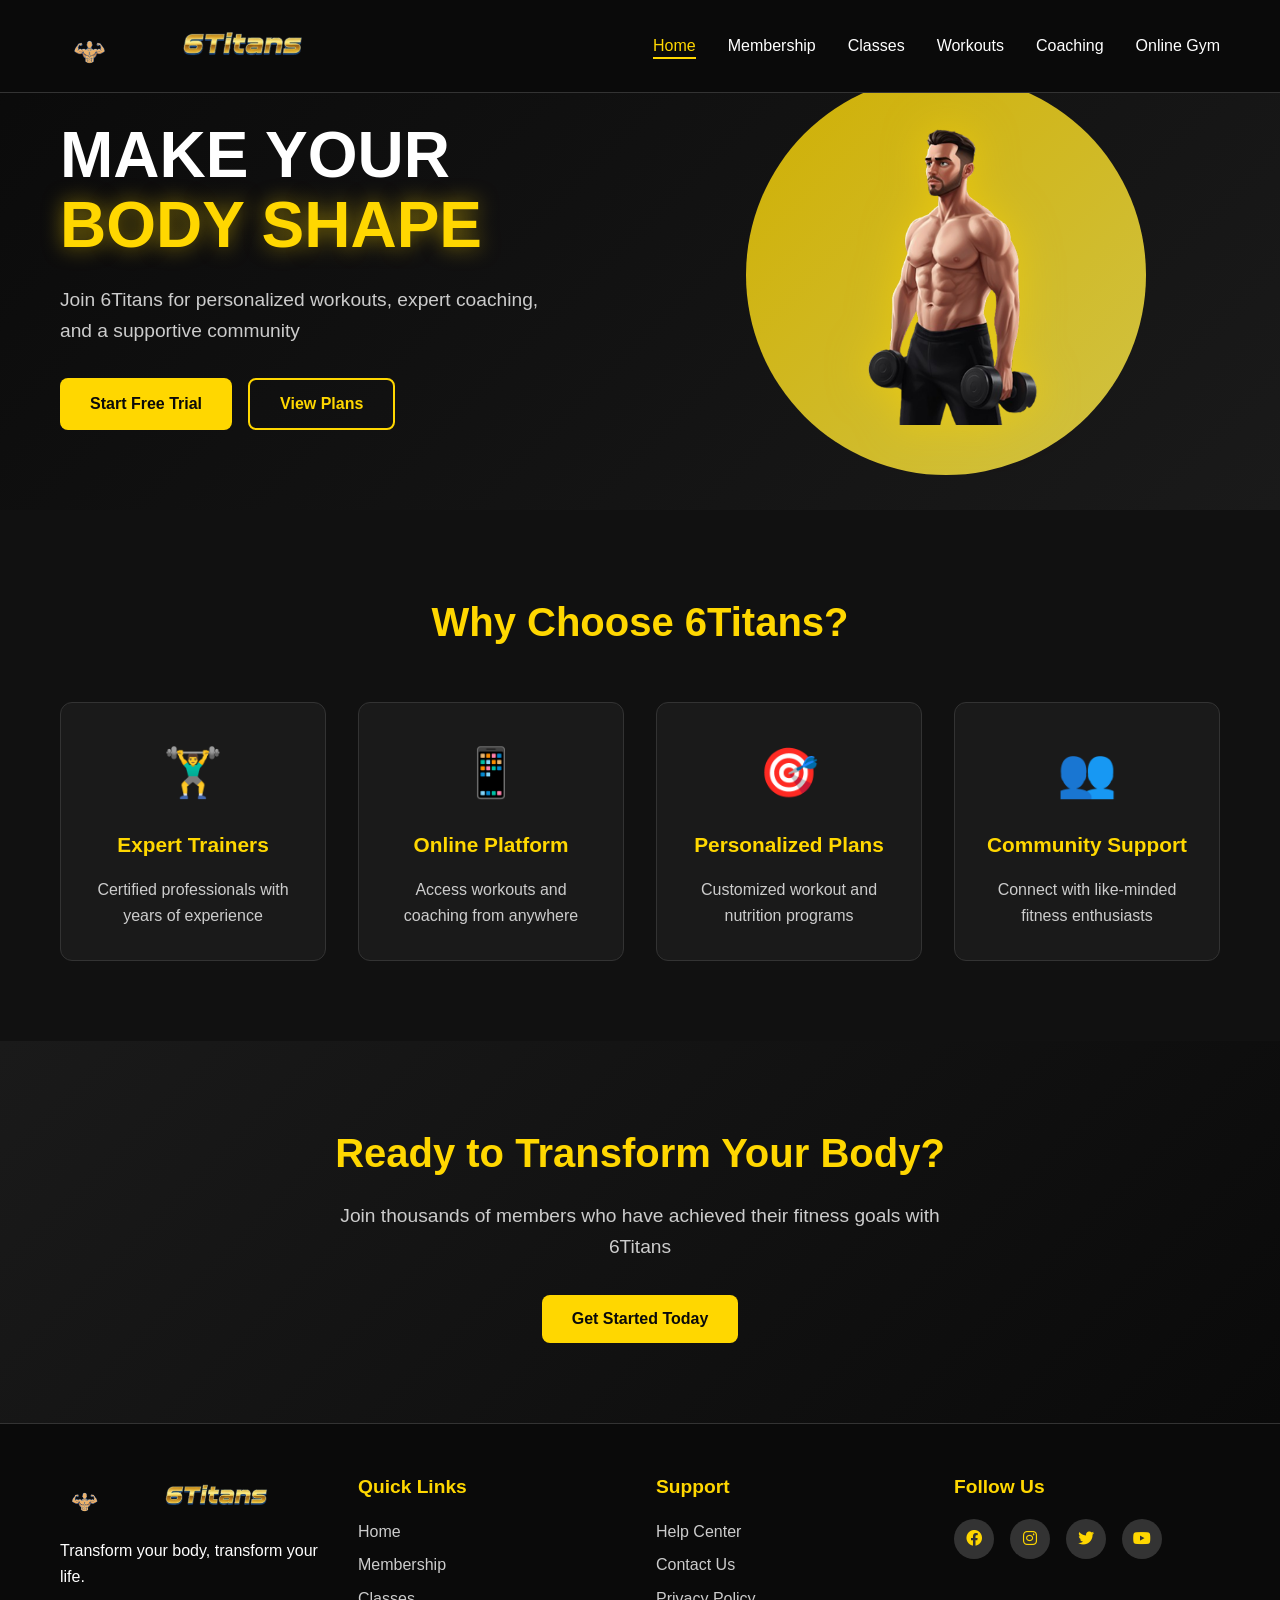
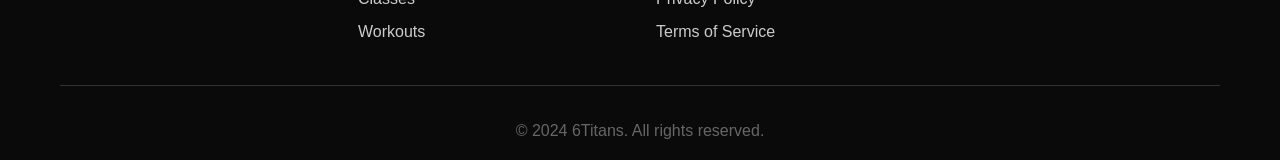
==== commit 4354b6e7: "Joshua Mortejo Change icon and put igms" ====
--- a/index.html
+++ b/index.html
@@ -13,8 +13,8 @@
     <nav class="navbar">
         <div class="nav-container">
             <div class="nav-logo">
-                <div class="logo-icon">💪</div>
-                <span class="logo-text">6Titans</span>
+                <img src="images/image 66.png" alt="6Titans Logo" class="logo-icon">
+                <img src="images/image 67.png" alt="6Titans" class="logo-text">
             </div>
             <ul class="nav-menu">
                 <li class="nav-item">
@@ -62,7 +62,7 @@
             </div>
             <div class="hero-image">
                 <div class="hero-circle"></div>
-                <div class="hero-character">💪</div>
+                <img src="images/image 19.png" alt="Fitness Character" class="hero-character">
             </div>
         </div>
     </section>
@@ -111,8 +111,8 @@
             <div class="footer-content">
                 <div class="footer-section">
                     <div class="footer-logo">
-                        <div class="logo-icon">💪</div>
-                        <span class="logo-text">6Titans</span>
+                        <img src="images/image 66.png" alt="6Titans Logo" class="logo-icon">
+                        <img src="images/image 67.png" alt="6Titans" class="logo-text">
                     </div>
                     <p>Transform your body, transform your life.</p>
                 </div>
--- a/assets/css/styles.css
+++ b/assets/css/styles.css
@@ -1,2906 +1,2922 @@
-@import url('../../styles.css');
+@import url("../../styles.css");
 /* This file now contains page-specific styles only. Shared base is in styles-base.css */
 
 /* Hero Section */
 .hero {
-    padding: 120px 0 80px;
-    background: linear-gradient(135deg, #0a0a0a 0%, #1a1a1a 100%);
-    position: relative;
-    overflow: hidden;
+  padding: 120px 0 80px;
+  background: linear-gradient(135deg, #0a0a0a 0%, #1a1a1a 100%);
+  position: relative;
+  overflow: hidden;
 }
 
 .hero-container {
-    max-width: 1200px;
-    margin: 0 auto;
-    padding: 0 20px;
-    display: grid;
-    grid-template-columns: 1fr 1fr;
-    gap: 4rem;
-    align-items: center;
+  max-width: 1200px;
+  margin: 0 auto;
+  padding: 0 20px;
+  display: grid;
+  grid-template-columns: 1fr 1fr;
+  gap: 4rem;
+  align-items: center;
 }
 
 .hero-content {
-    z-index: 2;
+  z-index: 2;
 }
 
 .hero-title {
-    font-size: 4rem;
-    font-weight: 900;
-    line-height: 1.1;
-    margin-bottom: 1.5rem;
+  font-size: 4rem;
+  font-weight: 900;
+  line-height: 1.1;
+  margin-bottom: 1.5rem;
 }
 
 .hero-title-line1 {
-    color: #ffffff;
-    display: block;
+  color: #ffffff;
+  display: block;
 }
 
 .hero-title-line2 {
-    color: #ffd700;
-    display: block;
-    text-shadow: 0 0 20px rgba(255, 215, 0, 0.5);
+  color: #ffd700;
+  display: block;
+  text-shadow: 0 0 20px rgba(255, 215, 0, 0.5);
 }
 
 .hero-description {
-    font-size: 1.2rem;
-    color: #cccccc;
-    margin-bottom: 2rem;
-    max-width: 500px;
+  font-size: 1.2rem;
+  color: #cccccc;
+  margin-bottom: 2rem;
+  max-width: 500px;
 }
 
 .hero-buttons {
-    display: flex;
-    gap: 1rem;
-    flex-wrap: wrap;
+  display: flex;
+  gap: 1rem;
+  flex-wrap: wrap;
 }
 
 .btn {
-    padding: 15px 30px;
-    border: none;
-    border-radius: 8px;
-    font-size: 1rem;
-    font-weight: 600;
-    cursor: pointer;
-    transition: all 0.3s ease;
-    text-decoration: none;
-    display: inline-block;
-    text-align: center;
+  padding: 15px 30px;
+  border: none;
+  border-radius: 8px;
+  font-size: 1rem;
+  font-weight: 600;
+  cursor: pointer;
+  transition: all 0.3s ease;
+  text-decoration: none;
+  display: inline-block;
+  text-align: center;
 }
 
 .btn-primary {
-    background-color: #ffd700;
-    color: #0a0a0a;
+  background-color: #ffd700;
+  color: #0a0a0a;
 }
 
 .btn-primary:hover {
-    background-color: #ffed4e;
-    transform: translateY(-2px);
-    box-shadow: 0 10px 20px rgba(255, 215, 0, 0.3);
+  background-color: #ffed4e;
+  transform: translateY(-2px);
+  box-shadow: 0 10px 20px rgba(255, 215, 0, 0.3);
 }
 
 .btn-secondary {
-    background-color: transparent;
-    color: #ffd700;
-    border: 2px solid #ffd700;
+  background-color: transparent;
+  color: #ffd700;
+  border: 2px solid #ffd700;
 }
 
 .btn-secondary:hover {
-    background-color: #ffd700;
-    color: #0a0a0a;
-    transform: translateY(-2px);
+  background-color: #ffd700;
+  color: #0a0a0a;
+  transform: translateY(-2px);
 }
 
 .btn-large {
-    padding: 20px 40px;
-    font-size: 1.2rem;
+  padding: 20px 40px;
+  font-size: 1.2rem;
 }
 
 .hero-image {
-    position: relative;
-    display: flex;
-    justify-content: center;
-    align-items: center;
+  position: relative;
+  display: flex;
+  justify-content: center;
+  align-items: center;
 }
 
 .hero-circle {
-    width: 400px;
-    height: 400px;
-    background: linear-gradient(135deg, #ffd700 0%, #ffed4e 100%);
-    border-radius: 50%;
-    position: absolute;
-    opacity: 0.8;
+  width: 400px;
+  height: 400px;
+  background: linear-gradient(135deg, #ffd700 0%, #ffed4e 100%);
+  border-radius: 50%;
+  position: absolute;
+  opacity: 0.8;
 }
 
 .hero-character {
-    font-size: 8rem;
-    z-index: 2;
-    position: relative;
-    filter: drop-shadow(0 0 20px rgba(255, 215, 0, 0.5));
+  font-size: 8rem;
+  z-index: 2;
+  position: relative;
+  filter: drop-shadow(0 0 20px rgba(255, 215, 0, 0.5));
+  width: 300px;
+  height: 300px;
+  object-fit: contain;
 }
 
 /* Features Section */
 .features {
-    padding: 80px 0;
-    background-color: #111111;
+  padding: 80px 0;
+  background-color: #111111;
 }
 
 .section-title {
-    text-align: center;
-    font-size: 2.5rem;
-    color: #ffd700;
-    margin-bottom: 3rem;
-    font-weight: 700;
+  text-align: center;
+  font-size: 2.5rem;
+  color: #ffd700;
+  margin-bottom: 3rem;
+  font-weight: 700;
 }
 
 .features-grid {
-    display: grid;
-    grid-template-columns: repeat(auto-fit, minmax(250px, 1fr));
-    gap: 2rem;
+  display: grid;
+  grid-template-columns: repeat(auto-fit, minmax(250px, 1fr));
+  gap: 2rem;
 }
 
 .feature-card {
-    background-color: #1a1a1a;
-    padding: 2rem;
-    border-radius: 12px;
-    text-align: center;
-    transition: transform 0.3s ease;
-    border: 1px solid #333;
+  background-color: #1a1a1a;
+  padding: 2rem;
+  border-radius: 12px;
+  text-align: center;
+  transition: transform 0.3s ease;
+  border: 1px solid #333;
 }
 
 .feature-card:hover {
-    transform: translateY(-5px);
-    border-color: #ffd700;
+  transform: translateY(-5px);
+  border-color: #ffd700;
 }
 
 .feature-icon {
-    font-size: 3rem;
-    margin-bottom: 1rem;
+  font-size: 3rem;
+  margin-bottom: 1rem;
 }
 
 .feature-card h3 {
-    color: #ffd700;
-    margin-bottom: 1rem;
-    font-size: 1.3rem;
+  color: #ffd700;
+  margin-bottom: 1rem;
+  font-size: 1.3rem;
 }
 
 .feature-card p {
-    color: #cccccc;
-    line-height: 1.6;
+  color: #cccccc;
+  line-height: 1.6;
 }
 
 /* CTA Section */
 .cta {
-    padding: 80px 0;
-    background: linear-gradient(135deg, #1a1a1a 0%, #0a0a0a 100%);
-    text-align: center;
+  padding: 80px 0;
+  background: linear-gradient(135deg, #1a1a1a 0%, #0a0a0a 100%);
+  text-align: center;
 }
 
 .cta h2 {
-    font-size: 2.5rem;
-    color: #ffd700;
-    margin-bottom: 1rem;
+  font-size: 2.5rem;
+  color: #ffd700;
+  margin-bottom: 1rem;
 }
 
 .cta p {
-    font-size: 1.2rem;
-    color: #cccccc;
-    margin-bottom: 2rem;
-    max-width: 600px;
-    margin-left: auto;
-    margin-right: auto;
+  font-size: 1.2rem;
+  color: #cccccc;
+  margin-bottom: 2rem;
+  max-width: 600px;
+  margin-left: auto;
+  margin-right: auto;
 }
 
 /* Footer */
 .footer {
+  background-color: #0a0a0a;
+  padding: 3rem 0 1rem;
+  border-top: 1px solid #333;
+}
+
+.footer-content {
+  display: grid;
+  grid-template-columns: repeat(auto-fit, minmax(250px, 1fr));
+  gap: 2rem;
+  margin-bottom: 2rem;
+}
+
+.footer-logo {
+  display: flex;
+  align-items: center;
+  gap: 10px;
+  margin-bottom: 1rem;
+}
+
+.footer-section h4 {
+  color: #ffd700;
+  margin-bottom: 1rem;
+  font-size: 1.2rem;
+}
+
+.footer-section ul {
+  list-style: none;
+}
+
+.footer-section ul li {
+  margin-bottom: 0.5rem;
+}
+
+.footer-section ul li a {
+  color: #cccccc;
+  text-decoration: none;
+  transition: color 0.3s ease;
+}
+
+.footer-section ul li a:hover {
+  color: #ffd700;
+}
+
+.social-links {
+  display: flex;
+  gap: 1rem;
+}
+
+.social-links a {
+  display: inline-block;
+  width: 40px;
+  height: 40px;
+  background-color: #333;
+  color: #ffd700;
+  text-align: center;
+  line-height: 40px;
+  border-radius: 50%;
+  transition: all 0.3s ease;
+}
+
+.social-links a:hover {
+  background-color: #ffd700;
+  color: #0a0a0a;
+  transform: translateY(-2px);
+}
+
+.footer-bottom {
+  text-align: center;
+  padding-top: 2rem;
+  border-top: 1px solid #333;
+  color: #666;
+}
+
+/* Class Schedules Page */
+.class-schedules {
+  padding: 120px 0 80px;
+  background-color: #0a0a0a;
+  min-height: 100vh;
+}
+
+.page-title {
+  text-align: center;
+  font-size: 3rem;
+  color: #ffd700;
+  margin-bottom: 3rem;
+  font-weight: 700;
+  text-shadow: 0 0 20px rgba(255, 215, 0, 0.3);
+}
+
+.day-filters {
+  display: flex;
+  justify-content: center;
+  gap: 1rem;
+  margin-bottom: 3rem;
+  flex-wrap: wrap;
+}
+
+.filter-btn {
+  padding: 12px 24px;
+  background-color: #ffd700;
+  color: #0a0a0a;
+  border: none;
+  border-radius: 25px;
+  font-weight: 600;
+  cursor: pointer;
+  transition: all 0.3s ease;
+  font-size: 1rem;
+}
+
+.filter-btn:hover {
+  background-color: #ffed4e;
+  transform: translateY(-2px);
+  box-shadow: 0 5px 15px rgba(255, 215, 0, 0.3);
+}
+
+.filter-btn.active {
+  background-color: #ff6b35;
+  color: #ffffff;
+  box-shadow: 0 5px 15px rgba(255, 107, 53, 0.3);
+}
+
+.classes-grid {
+  display: grid;
+  grid-template-columns: repeat(auto-fit, minmax(300px, 1fr));
+  gap: 2rem;
+  margin-top: 2rem;
+}
+
+.class-card {
+  background-color: #1a1a1a;
+  border: 1px solid #333;
+  border-radius: 12px;
+  padding: 2rem;
+  transition: all 0.3s ease;
+  position: relative;
+  overflow: hidden;
+}
+
+.class-card::before {
+  content: "";
+  position: absolute;
+  top: 0;
+  left: 0;
+  right: 0;
+  height: 4px;
+  background: linear-gradient(90deg, #ffd700, #ff6b35);
+  transform: scaleX(0);
+  transition: transform 0.3s ease;
+}
+
+.class-card:hover::before {
+  transform: scaleX(1);
+}
+
+.class-card:hover {
+  transform: translateY(-5px);
+  border-color: #ffd700;
+  box-shadow: 0 10px 30px rgba(255, 215, 0, 0.2);
+}
+
+.class-header {
+  display: flex;
+  justify-content: space-between;
+  align-items: flex-start;
+  margin-bottom: 1rem;
+}
+
+.class-name {
+  color: #ffffff;
+  font-size: 1.5rem;
+  font-weight: 700;
+  margin: 0;
+}
+
+.class-time {
+  background-color: #ffd700;
+  color: #0a0a0a;
+  padding: 8px 16px;
+  border-radius: 20px;
+  font-weight: 600;
+  font-size: 0.9rem;
+}
+
+.class-description {
+  color: #cccccc;
+  margin-bottom: 1.5rem;
+  line-height: 1.6;
+}
+
+.class-details {
+  display: flex;
+  gap: 1.5rem;
+  margin-bottom: 2rem;
+}
+
+.class-detail {
+  display: flex;
+  align-items: center;
+  gap: 0.5rem;
+  color: #999;
+  font-size: 0.9rem;
+}
+
+.class-detail i {
+  color: #ffd700;
+  width: 16px;
+}
+
+.book-class {
+  width: 100%;
+  padding: 12px;
+  font-size: 1rem;
+  font-weight: 600;
+}
+
+/* Workout Plans Page */
+.workout-plans {
+  padding: 120px 0 80px;
+  background-color: #0a0a0a;
+  min-height: 100vh;
+}
+
+.plan-tabs {
+  display: flex;
+  justify-content: center;
+  gap: 1rem;
+  margin-bottom: 3rem;
+}
+
+.tab-btn {
+  padding: 15px 30px;
+  background-color: #ff6b35;
+  color: #ffffff;
+  border: none;
+  border-radius: 25px;
+  font-weight: 600;
+  cursor: pointer;
+  transition: all 0.3s ease;
+  font-size: 1rem;
+}
+
+.tab-btn:hover {
+  background-color: #ff8c5a;
+  transform: translateY(-2px);
+}
+
+.tab-btn.active {
+  background-color: #ffd700;
+  color: #0a0a0a;
+}
+
+.plans-grid {
+  display: grid;
+  grid-template-columns: repeat(auto-fit, minmax(300px, 1fr));
+  gap: 2rem;
+  margin-top: 2rem;
+}
+
+.plan-card {
+  background-color: #1a1a1a;
+  border: 1px solid #333;
+  border-radius: 12px;
+  padding: 2rem;
+  text-align: center;
+  transition: all 0.3s ease;
+  position: relative;
+}
+
+.plan-card:hover {
+  transform: translateY(-5px);
+  border-color: #ffd700;
+  box-shadow: 0 10px 30px rgba(255, 215, 0, 0.2);
+}
+
+.plan-icon {
+  font-size: 3rem;
+  margin-bottom: 1rem;
+  color: #ffd700;
+}
+
+.plan-name {
+  color: #ffffff;
+  font-size: 1.5rem;
+  font-weight: 700;
+  margin-bottom: 1rem;
+}
+
+.plan-description {
+  color: #cccccc;
+  margin-bottom: 1.5rem;
+  line-height: 1.6;
+}
+
+.plan-details {
+  display: flex;
+  justify-content: space-around;
+  margin-bottom: 2rem;
+  gap: 1rem;
+}
+
+.plan-detail {
+  display: flex;
+  align-items: center;
+  gap: 0.5rem;
+  color: #999;
+  font-size: 0.9rem;
+}
+
+.plan-detail i {
+  color: #ffd700;
+}
+
+.choose-plan {
+  width: 100%;
+  padding: 12px;
+  font-size: 1rem;
+  font-weight: 600;
+}
+
+/* Coaching Page */
+.coaching {
+  padding: 120px 0 80px;
+  background-color: #0a0a0a;
+  min-height: 100vh;
+}
+
+.coaches-grid {
+  display: grid;
+  grid-template-columns: repeat(auto-fit, minmax(350px, 1fr));
+  gap: 2rem;
+  margin-top: 2rem;
+}
+
+.coach-card {
+  background-color: #1a1a1a;
+  border: 1px solid #333;
+  border-radius: 12px;
+  padding: 2rem;
+  text-align: center;
+  transition: all 0.3s ease;
+  position: relative;
+}
+
+.coach-card:hover {
+  transform: translateY(-5px);
+  border-color: #ffd700;
+  box-shadow: 0 10px 30px rgba(255, 215, 0, 0.2);
+}
+
+.coach-avatar {
+  width: 80px;
+  height: 80px;
+  background-color: #333;
+  border-radius: 50%;
+  margin: 0 auto 1rem;
+  display: flex;
+  align-items: center;
+  justify-content: center;
+  font-size: 2rem;
+  color: #ffd700;
+}
+
+.coach-name {
+  color: #ffffff;
+  font-size: 1.5rem;
+  font-weight: 700;
+  margin-bottom: 0.5rem;
+}
+
+.coach-specialization {
+  color: #ffd700;
+  font-size: 1rem;
+  margin-bottom: 1rem;
+}
+
+.coach-description {
+  color: #cccccc;
+  margin-bottom: 1.5rem;
+  line-height: 1.6;
+}
+
+.coach-badges {
+  display: flex;
+  justify-content: center;
+  gap: 0.5rem;
+  margin-bottom: 1rem;
+  flex-wrap: wrap;
+}
+
+.badge {
+  background-color: #333;
+  color: #cccccc;
+  padding: 4px 8px;
+  border-radius: 12px;
+  font-size: 0.8rem;
+}
+
+.coach-rating {
+  display: flex;
+  justify-content: center;
+  align-items: center;
+  gap: 0.5rem;
+  margin-bottom: 1.5rem;
+}
+
+.stars {
+  color: #ffd700;
+}
+
+.rating-text {
+  color: #ffffff;
+  font-size: 0.9rem;
+}
+
+.book-session {
+  width: 100%;
+  padding: 12px;
+  font-size: 1rem;
+  font-weight: 600;
+}
+
+/* Articles Page */
+.articles {
+  padding: 120px 0 80px;
+  background-color: #0a0a0a;
+  min-height: 100vh;
+}
+
+.article-tabs {
+  display: flex;
+  justify-content: center;
+  gap: 1rem;
+  margin-bottom: 3rem;
+}
+
+.articles-grid {
+  display: grid;
+  grid-template-columns: repeat(auto-fit, minmax(400px, 1fr));
+  gap: 2rem;
+  margin-top: 2rem;
+}
+
+.article-card {
+  background-color: #1a1a1a;
+  border: 1px solid #333;
+  border-radius: 12px;
+  padding: 2rem;
+  transition: all 0.3s ease;
+  position: relative;
+}
+
+.article-card:hover {
+  transform: translateY(-5px);
+  border-color: #ffd700;
+  box-shadow: 0 10px 30px rgba(255, 215, 0, 0.2);
+}
+
+.article-icon {
+  font-size: 2.5rem;
+  margin-bottom: 1rem;
+  color: #ffd700;
+}
+
+.article-title {
+  color: #ffffff;
+  font-size: 1.3rem;
+  font-weight: 700;
+  margin-bottom: 1rem;
+  line-height: 1.4;
+}
+
+.article-description {
+  color: #cccccc;
+  margin-bottom: 1.5rem;
+  line-height: 1.6;
+}
+
+.article-meta {
+  display: flex;
+  align-items: center;
+  gap: 1rem;
+  margin-bottom: 1.5rem;
+  font-size: 0.9rem;
+  color: #999;
+}
+
+.article-meta i {
+  color: #ffd700;
+}
+
+.read-more {
+  background-color: #ffd700;
+  color: #0a0a0a;
+  padding: 10px 20px;
+  border: none;
+  border-radius: 20px;
+  font-weight: 600;
+  cursor: pointer;
+  transition: all 0.3s ease;
+  margin-bottom: 1rem;
+}
+
+.read-more:hover {
+  background-color: #ffed4e;
+  transform: translateY(-2px);
+}
+
+.article-category {
+  display: inline-block;
+  background-color: #ffd700;
+  color: #0a0a0a;
+  padding: 4px 12px;
+  border-radius: 12px;
+  font-size: 0.8rem;
+  font-weight: 600;
+}
+
+/* Membership Page */
+.membership {
+  padding: 120px 0 80px;
+  background-color: #0a0a0a;
+  min-height: 100vh;
+}
+
+.pricing-grid {
+  display: grid;
+  grid-template-columns: repeat(auto-fit, minmax(300px, 1fr));
+  gap: 2rem;
+  margin-top: 2rem;
+  max-width: 1000px;
+  margin-left: auto;
+  margin-right: auto;
+}
+
+.pricing-card {
+  background-color: #1a1a1a;
+  border: 1px solid #333;
+  border-radius: 12px;
+  padding: 2rem;
+  text-align: center;
+  transition: all 0.3s ease;
+  position: relative;
+}
+
+.pricing-card:hover {
+  transform: translateY(-5px);
+  border-color: #ffd700;
+  box-shadow: 0 10px 30px rgba(255, 215, 0, 0.2);
+}
+
+.pricing-card.popular {
+  border-color: #ffd700;
+  box-shadow: 0 0 20px rgba(255, 215, 0, 0.3);
+}
+
+.popular-badge {
+  position: absolute;
+  top: -15px;
+  left: 50%;
+  transform: translateX(-50%);
+  background-color: #ff6b35;
+  color: #ffffff;
+  padding: 8px 20px;
+  border-radius: 20px;
+  font-size: 0.9rem;
+  font-weight: 600;
+}
+
+.plan-name {
+  color: #ffffff;
+  font-size: 1.8rem;
+  font-weight: 700;
+  margin-bottom: 1rem;
+}
+
+.plan-price {
+  color: #ffd700;
+  font-size: 2.5rem;
+  font-weight: 700;
+  margin-bottom: 2rem;
+}
+
+.plan-features {
+  list-style: none;
+  margin-bottom: 2rem;
+}
+
+.plan-features li {
+  color: #cccccc;
+  margin-bottom: 0.8rem;
+  display: flex;
+  align-items: center;
+  gap: 0.5rem;
+}
+
+.plan-features li i {
+  color: #4caf50;
+  font-size: 1.2rem;
+}
+
+.choose-plan {
+  width: 100%;
+  padding: 15px;
+  font-size: 1.1rem;
+  font-weight: 600;
+}
+
+/* Online Gym Dashboard */
+.online-gym {
+  padding: 120px 0 80px;
+  background-color: #0a0a0a;
+  min-height: 100vh;
+}
+
+.dashboard-section {
+  margin-bottom: 4rem;
+}
+
+.dashboard-grid {
+  display: grid;
+  grid-template-columns: repeat(auto-fit, minmax(300px, 1fr));
+  gap: 2rem;
+  margin-top: 2rem;
+}
+
+.dashboard-card {
+  background-color: #1a1a1a;
+  border: 1px solid #333;
+  border-radius: 12px;
+  padding: 2rem;
+  transition: all 0.3s ease;
+}
+
+.dashboard-card:hover {
+  transform: translateY(-5px);
+  border-color: #ffd700;
+  box-shadow: 0 10px 30px rgba(255, 215, 0, 0.2);
+}
+
+.dashboard-icon {
+  font-size: 2.5rem;
+  margin-bottom: 1rem;
+  color: #ffd700;
+}
+
+.dashboard-title {
+  color: #ffffff;
+  font-size: 1.3rem;
+  font-weight: 700;
+  margin-bottom: 1rem;
+}
+
+.dashboard-description {
+  color: #cccccc;
+  margin-bottom: 1.5rem;
+  line-height: 1.6;
+}
+
+.dashboard-button {
+  background-color: transparent;
+  color: #ffd700;
+  border: 2px solid #ffd700;
+  padding: 10px 20px;
+  border-radius: 20px;
+  font-weight: 600;
+  cursor: pointer;
+  transition: all 0.3s ease;
+  width: 100%;
+}
+
+.dashboard-button:hover {
+  background-color: #ffd700;
+  color: #0a0a0a;
+}
+
+.client-list {
+  list-style: none;
+}
+
+.client-item {
+  display: flex;
+  align-items: center;
+  justify-content: space-between;
+  padding: 1rem 0;
+  border-bottom: 1px solid #333;
+}
+
+.client-item:last-child {
+  border-bottom: none;
+}
+
+.client-info {
+  display: flex;
+  align-items: center;
+  gap: 0.5rem;
+  color: #ffffff;
+}
+
+.client-info i {
+  color: #ffd700;
+}
+
+.client-status {
+  background-color: #4caf50;
+  color: #ffffff;
+  padding: 4px 8px;
+  border-radius: 12px;
+  font-size: 0.8rem;
+  font-weight: 600;
+}
+
+.session-item {
+  display: flex;
+  align-items: center;
+  justify-content: space-between;
+  padding: 1rem 0;
+  border-bottom: 1px solid #333;
+}
+
+.session-item:last-child {
+  border-bottom: none;
+}
+
+.session-info {
+  color: #ffffff;
+}
+
+.session-type {
+  color: #4a90e2;
+  font-size: 0.9rem;
+  font-weight: 600;
+}
+
+.progress-item {
+  display: flex;
+  align-items: center;
+  justify-content: space-between;
+  padding: 1rem 0;
+  border-bottom: 1px solid #333;
+}
+
+.progress-item:last-child {
+  border-bottom: none;
+}
+
+.progress-info {
+  color: #ffffff;
+}
+
+.progress-detail {
+  color: #4a90e2;
+  font-size: 0.9rem;
+  font-weight: 600;
+}
+
+.progress-time {
+  color: #999;
+  font-size: 0.8rem;
+}
+
+/* Responsive Design */
+@media (max-width: 768px) {
+  .hamburger {
+    display: flex;
+  }
+
+  .nav-menu {
+    position: fixed;
+    left: -100%;
+    top: 70px;
+    flex-direction: column;
     background-color: #0a0a0a;
-    padding: 3rem 0 1rem;
-    border-top: 1px solid #333;
-}
-
-.footer-content {
-    display: grid;
-    grid-template-columns: repeat(auto-fit, minmax(250px, 1fr));
-    gap: 2rem;
-    margin-bottom: 2rem;
-}
-
-.footer-logo {
-    display: flex;
+    width: 100%;
+    text-align: center;
+    transition: 0.3s;
+    box-shadow: 0 10px 27px rgba(0, 0, 0, 0.05);
+    padding: 2rem 0;
+    z-index: 999;
+  }
+
+  .nav-menu.active {
+    left: 0;
+  }
+
+  .nav-menu li {
+    margin: 1rem 0;
+  }
+
+  .nav-item .user-menu {
+    margin: 0 auto;
+  }
+
+  .hero-container {
+    grid-template-columns: 1fr;
+    text-align: center;
+  }
+
+  .hero-title {
+    font-size: 2.5rem;
+  }
+
+  .hero-circle {
+    width: 300px;
+    height: 300px;
+  }
+
+  .hero-character {
+    font-size: 6rem;
+    width: 250px;
+    height: 250px;
+    object-fit: contain;
+  }
+
+  .hero-buttons {
+    justify-content: center;
+  }
+
+  .features-grid {
+    grid-template-columns: 1fr;
+  }
+
+  .section-title {
+    font-size: 2rem;
+  }
+
+  .cta h2 {
+    font-size: 2rem;
+  }
+
+  /* Class schedules responsive */
+  .day-filters {
+    flex-direction: column;
     align-items: center;
-    gap: 10px;
-    margin-bottom: 1rem;
-}
-
-.footer-section h4 {
-    color: #ffd700;
-    margin-bottom: 1rem;
+  }
+
+  .filter-btn {
+    width: 200px;
+  }
+
+  .classes-grid {
+    grid-template-columns: 1fr;
+  }
+
+  .class-details {
+    flex-direction: column;
+    gap: 1rem;
+  }
+
+  /* Workout plans responsive */
+  .plan-tabs {
+    flex-direction: column;
+    align-items: center;
+  }
+
+  .tab-btn {
+    width: 200px;
+  }
+
+  .plans-grid {
+    grid-template-columns: 1fr;
+  }
+
+  .plan-details {
+    flex-direction: column;
+    gap: 1rem;
+  }
+
+  /* Coaching responsive */
+  .coaches-grid {
+    grid-template-columns: 1fr;
+  }
+
+  .coach-badges {
+    justify-content: center;
+  }
+
+  /* Articles responsive */
+  .article-tabs {
+    flex-direction: column;
+    align-items: center;
+  }
+
+  .articles-grid {
+    grid-template-columns: 1fr;
+  }
+
+  .article-meta {
+    flex-direction: column;
+    gap: 0.5rem;
+  }
+
+  /* Membership responsive */
+  .pricing-grid {
+    grid-template-columns: 1fr;
+  }
+
+  .faq-grid {
+    grid-template-columns: 1fr;
+  }
+
+  /* Online gym responsive */
+  .dashboard-grid {
+    grid-template-columns: 1fr;
+  }
+
+  .client-item,
+  .session-item,
+  .progress-item {
+    flex-direction: column;
+    align-items: flex-start;
+    gap: 0.5rem;
+  }
+
+  .client-status,
+  .session-type,
+  .progress-detail {
+    align-self: flex-start;
+  }
+}
+
+@media (max-width: 480px) {
+  .container {
+    padding: 0 15px;
+  }
+
+  .hero-title {
+    font-size: 2rem;
+  }
+
+  .hero-description {
+    font-size: 1rem;
+  }
+
+  .btn {
+    padding: 12px 24px;
+    font-size: 0.9rem;
+  }
+
+  .hero-buttons {
+    flex-direction: column;
+    align-items: center;
+  }
+
+  .hero-circle {
+    width: 250px;
+    height: 250px;
+  }
+
+  .hero-character {
+    font-size: 4rem;
+    width: 200px;
+    height: 200px;
+    object-fit: contain;
+  }
+
+  .page-title {
+    font-size: 2rem;
+  }
+
+  .section-title {
+    font-size: 1.5rem;
+  }
+
+  .class-card,
+  .plan-card,
+  .coach-card,
+  .article-card,
+  .pricing-card,
+  .dashboard-card {
+    padding: 1.5rem;
+  }
+
+  .day-filters,
+  .plan-tabs,
+  .article-tabs {
+    gap: 0.5rem;
+  }
+
+  .filter-btn,
+  .tab-btn {
+    padding: 10px 20px;
+    font-size: 0.9rem;
+  }
+
+  .modal-content {
+    margin: 2% auto;
+    padding: 1.5rem;
+    width: 95%;
+  }
+
+  .form-row {
+    grid-template-columns: 1fr;
+  }
+
+  .modal-actions {
+    flex-direction: column;
+  }
+}
+
+/* Authentication Styles */
+.auth-section {
+  padding: 120px 0 80px;
+  background: linear-gradient(135deg, #0a0a0a 0%, #1a1a1a 100%);
+  min-height: 100vh;
+  display: flex;
+  align-items: center;
+}
+
+.auth-container {
+  max-width: 500px;
+  margin: 0 auto;
+  padding: 0 20px;
+}
+
+.auth-card {
+  background-color: #1a1a1a;
+  border: 1px solid #333;
+  border-radius: 12px;
+  padding: 2rem;
+  box-shadow: 0 10px 30px rgba(0, 0, 0, 0.3);
+}
+
+.auth-card.coach-card {
+  border-color: #ffd700;
+  box-shadow: 0 10px 30px rgba(255, 215, 0, 0.2);
+}
+
+.auth-header {
+  text-align: center;
+  margin-bottom: 2rem;
+}
+
+.auth-header .logo-icon {
+  font-size: 3rem;
+  margin-bottom: 1rem;
+}
+
+.auth-header h1 {
+  color: #ffd700;
+  font-size: 2rem;
+  margin-bottom: 0.5rem;
+}
+
+.auth-header p {
+  color: #cccccc;
+  font-size: 1rem;
+}
+
+.auth-form {
+  display: flex;
+  flex-direction: column;
+  gap: 1.5rem;
+}
+
+.form-row {
+  display: grid;
+  grid-template-columns: 1fr 1fr;
+  gap: 1rem;
+}
+
+.form-group {
+  display: flex;
+  flex-direction: column;
+  gap: 0.5rem;
+}
+
+.form-group label {
+  color: #ffd700;
+  font-weight: 600;
+  font-size: 0.9rem;
+}
+
+.input-group {
+  position: relative;
+  display: flex;
+  align-items: center;
+}
+
+.input-group i {
+  position: absolute;
+  left: 15px;
+  color: #999;
+  z-index: 2;
+}
+
+.input-group input,
+.input-group select {
+  width: 100%;
+  padding: 15px 15px 15px 45px;
+  border: 1px solid #333;
+  border-radius: 8px;
+  background-color: #2a2a2a;
+  color: #ffffff;
+  font-size: 1rem;
+  transition: border-color 0.3s ease;
+}
+
+.input-group input:focus,
+.input-group select:focus {
+  outline: none;
+  border-color: #ffd700;
+  box-shadow: 0 0 0 2px rgba(255, 215, 0, 0.2);
+}
+
+.password-toggle {
+  position: absolute;
+  right: 15px;
+  background: none;
+  border: none;
+  color: #999;
+  cursor: pointer;
+  z-index: 2;
+}
+
+.password-toggle:hover {
+  color: #ffd700;
+}
+
+.password-strength {
+  margin-top: 0.5rem;
+}
+
+.strength-bar {
+  width: 100%;
+  height: 4px;
+  background-color: #333;
+  border-radius: 2px;
+  overflow: hidden;
+  margin-bottom: 0.5rem;
+}
+
+.strength-fill {
+  height: 100%;
+  background-color: #ff6b6b;
+  transition: all 0.3s ease;
+}
+
+.strength-text {
+  font-size: 0.8rem;
+  color: #999;
+}
+
+.form-options {
+  display: flex;
+  justify-content: space-between;
+  align-items: center;
+  flex-wrap: wrap;
+  gap: 1rem;
+}
+
+.checkbox-label {
+  display: flex;
+  align-items: center;
+  gap: 0.5rem;
+  color: #cccccc;
+  font-size: 0.9rem;
+  cursor: pointer;
+}
+
+.checkbox-label input[type="checkbox"] {
+  width: 18px;
+  height: 18px;
+  accent-color: #ffd700;
+}
+
+.forgot-password {
+  color: #ffd700;
+  text-decoration: none;
+  font-size: 0.9rem;
+}
+
+.forgot-password:hover {
+  text-decoration: underline;
+}
+
+.auth-btn {
+  width: 100%;
+  padding: 15px;
+  font-size: 1.1rem;
+  font-weight: 600;
+  display: flex;
+  align-items: center;
+  justify-content: center;
+  gap: 0.5rem;
+}
+
+.auth-divider {
+  text-align: center;
+  position: relative;
+  margin: 1rem 0;
+}
+
+.auth-divider::before {
+  content: "";
+  position: absolute;
+  top: 50%;
+  left: 0;
+  right: 0;
+  height: 1px;
+  background-color: #333;
+}
+
+.auth-divider span {
+  background-color: #1a1a1a;
+  padding: 0 1rem;
+  color: #999;
+  font-size: 0.9rem;
+}
+
+.social-login {
+  display: flex;
+  flex-direction: column;
+  gap: 1rem;
+}
+
+.btn-social {
+  width: 100%;
+  padding: 15px;
+  border: 1px solid #333;
+  border-radius: 8px;
+  background-color: #2a2a2a;
+  color: #ffffff;
+  font-size: 1rem;
+  font-weight: 600;
+  cursor: pointer;
+  transition: all 0.3s ease;
+  display: flex;
+  align-items: center;
+  justify-content: center;
+  gap: 0.5rem;
+}
+
+.btn-social:hover {
+  background-color: #333;
+  border-color: #ffd700;
+}
+
+.google-btn:hover {
+  background-color: #db4437;
+  border-color: #db4437;
+}
+
+.facebook-btn:hover {
+  background-color: #4267b2;
+  border-color: #4267b2;
+}
+
+.auth-footer {
+  text-align: center;
+  margin-top: 2rem;
+  padding-top: 2rem;
+  border-top: 1px solid #333;
+}
+
+.auth-footer p {
+  color: #cccccc;
+  margin-bottom: 0.5rem;
+}
+
+.auth-footer a {
+  color: #ffd700;
+  text-decoration: none;
+}
+
+.auth-footer a:hover {
+  text-decoration: underline;
+}
+
+.coach-features {
+  margin: 2rem 0;
+  padding: 1.5rem;
+  background-color: #0a0a0a;
+  border-radius: 8px;
+  border: 1px solid #333;
+}
+
+.coach-features h3 {
+  color: #ffd700;
+  margin-bottom: 1rem;
+  font-size: 1.1rem;
+}
+
+.coach-features ul {
+  list-style: none;
+  padding: 0;
+}
+
+.coach-features li {
+  color: #cccccc;
+  margin-bottom: 0.5rem;
+  display: flex;
+  align-items: center;
+  gap: 0.5rem;
+}
+
+.coach-features li i {
+  color: #4caf50;
+  font-size: 0.9rem;
+}
+
+.terms-link,
+.privacy-link {
+  color: #ffd700;
+  text-decoration: none;
+}
+
+.terms-link:hover,
+.privacy-link:hover {
+  text-decoration: underline;
+}
+
+/* Dashboard Styles */
+.dashboard {
+  padding: 120px 0 80px;
+  background-color: #0a0a0a;
+  min-height: 100vh;
+}
+
+.coach-dashboard {
+  padding: 120px 0 80px;
+  background-color: #0a0a0a;
+  min-height: 100vh;
+}
+
+.dashboard-header {
+  margin-bottom: 3rem;
+}
+
+.welcome-section h1 {
+  color: #ffd700;
+  font-size: 2.5rem;
+  margin-bottom: 0.5rem;
+}
+
+.welcome-section p {
+  color: #cccccc;
+  font-size: 1.1rem;
+}
+
+.dashboard-stats,
+.coach-stats {
+  display: grid;
+  grid-template-columns: repeat(auto-fit, minmax(200px, 1fr));
+  gap: 1.5rem;
+  margin-top: 2rem;
+}
+
+.stat-card {
+  background-color: #1a1a1a;
+  border: 1px solid #333;
+  border-radius: 12px;
+  padding: 1.5rem;
+  display: flex;
+  align-items: center;
+  gap: 1rem;
+  transition: all 0.3s ease;
+}
+
+.stat-card:hover {
+  transform: translateY(-2px);
+  border-color: #ffd700;
+}
+
+.stat-icon {
+  font-size: 2rem;
+}
+
+.stat-info h3 {
+  color: #ffd700;
+  font-size: 1.8rem;
+  margin-bottom: 0.25rem;
+}
+
+.stat-info p {
+  color: #cccccc;
+  font-size: 0.9rem;
+}
+
+.dashboard-section {
+  margin-bottom: 3rem;
+}
+
+.dashboard-section h2 {
+  color: #ffd700;
+  font-size: 1.8rem;
+  margin-bottom: 1.5rem;
+}
+
+.quick-actions {
+  display: grid;
+  grid-template-columns: repeat(auto-fit, minmax(200px, 1fr));
+  gap: 1rem;
+}
+
+.action-btn {
+  background-color: #1a1a1a;
+  border: 1px solid #333;
+  border-radius: 12px;
+  padding: 1.5rem;
+  color: #ffffff;
+  cursor: pointer;
+  transition: all 0.3s ease;
+  display: flex;
+  flex-direction: column;
+  align-items: center;
+  gap: 0.5rem;
+  text-align: center;
+}
+
+.action-btn:hover {
+  border-color: #ffd700;
+  transform: translateY(-2px);
+}
+
+.action-btn i {
+  font-size: 1.5rem;
+  color: #ffd700;
+}
+
+.action-btn span {
+  font-weight: 600;
+}
+
+.schedule-list {
+  display: flex;
+  flex-direction: column;
+  gap: 1rem;
+}
+
+.schedule-item {
+  background-color: #1a1a1a;
+  border: 1px solid #333;
+  border-radius: 12px;
+  padding: 1.5rem;
+  display: flex;
+  align-items: center;
+  gap: 1rem;
+}
+
+.schedule-time {
+  color: #ffd700;
+  font-weight: 600;
+  font-size: 1.1rem;
+  min-width: 80px;
+}
+
+.schedule-content h4 {
+  color: #ffffff;
+  margin-bottom: 0.25rem;
+}
+
+.schedule-content p {
+  color: #cccccc;
+  font-size: 0.9rem;
+}
+
+.schedule-status {
+  padding: 4px 12px;
+  border-radius: 20px;
+  font-size: 0.8rem;
+  font-weight: 600;
+  margin-left: auto;
+}
+
+.schedule-status.completed {
+  background-color: #4caf50;
+  color: #ffffff;
+}
+
+.schedule-status.upcoming {
+  background-color: #ffd700;
+  color: #0a0a0a;
+}
+
+.progress-grid {
+  display: grid;
+  grid-template-columns: repeat(auto-fit, minmax(300px, 1fr));
+  gap: 2rem;
+}
+
+.progress-card {
+  background-color: #1a1a1a;
+  border: 1px solid #333;
+  border-radius: 12px;
+  padding: 1.5rem;
+}
+
+.progress-card h3 {
+  color: #ffd700;
+  margin-bottom: 1rem;
+}
+
+.progress-chart {
+  margin-bottom: 1rem;
+}
+
+.chart-bar {
+  width: 100%;
+  height: 20px;
+  background-color: #333;
+  border-radius: 10px;
+  overflow: hidden;
+  margin-bottom: 0.5rem;
+}
+
+.bar-fill {
+  height: 100%;
+  background: linear-gradient(90deg, #ffd700, #ff6b35);
+  transition: height 0.3s ease;
+}
+
+.chart-labels {
+  display: flex;
+  justify-content: space-between;
+  font-size: 0.8rem;
+  color: #999;
+}
+
+.consistency-chart {
+  text-align: center;
+}
+
+.week-days {
+  display: flex;
+  justify-content: center;
+  gap: 0.5rem;
+  margin-bottom: 1rem;
+}
+
+.day {
+  width: 30px;
+  height: 30px;
+  background-color: #333;
+  border-radius: 50%;
+  display: flex;
+  align-items: center;
+  justify-content: center;
+  font-size: 0.8rem;
+  font-weight: 600;
+  color: #999;
+}
+
+.day.completed {
+  background-color: #4caf50;
+  color: #ffffff;
+}
+
+.activity-list {
+  display: flex;
+  flex-direction: column;
+  gap: 1rem;
+}
+
+.activity-item {
+  background-color: #1a1a1a;
+  border: 1px solid #333;
+  border-radius: 12px;
+  padding: 1.5rem;
+  display: flex;
+  align-items: center;
+  gap: 1rem;
+}
+
+.activity-icon {
+  font-size: 1.5rem;
+}
+
+.activity-content h4 {
+  color: #ffffff;
+  margin-bottom: 0.25rem;
+}
+
+.activity-content p {
+  color: #cccccc;
+  font-size: 0.9rem;
+}
+
+.classes-grid {
+  display: grid;
+  grid-template-columns: repeat(auto-fit, minmax(300px, 1fr));
+  gap: 2rem;
+}
+
+.user-menu {
+  position: relative;
+}
+
+.user-avatar {
+  width: 40px;
+  height: 40px;
+  background-color: #ffd700;
+  color: #0a0a0a;
+  border: none;
+  border-radius: 50%;
+  cursor: pointer;
+  display: flex;
+  align-items: center;
+  justify-content: center;
+  font-size: 1.2rem;
+  transition: all 0.3s ease;
+}
+
+.user-avatar:hover {
+  background-color: #ffed4e;
+  transform: scale(1.05);
+}
+
+.coach-avatar {
+  background-color: #ff6b35;
+}
+
+.user-dropdown {
+  position: absolute;
+  top: 100%;
+  right: 0;
+  background-color: #1a1a1a;
+  border: 1px solid #333;
+  border-radius: 8px;
+  padding: 0.5rem 0;
+  min-width: 200px;
+  box-shadow: 0 10px 30px rgba(0, 0, 0, 0.3);
+  opacity: 0;
+  visibility: hidden;
+  transform: translateY(-10px);
+  transition: all 0.3s ease;
+  z-index: 1000;
+}
+
+.user-dropdown.active {
+  opacity: 1;
+  visibility: visible;
+  transform: translateY(0);
+}
+
+.user-dropdown a {
+  display: flex;
+  align-items: center;
+  gap: 0.5rem;
+  padding: 0.75rem 1rem;
+  color: #cccccc;
+  text-decoration: none;
+  transition: all 0.3s ease;
+}
+
+.user-dropdown a:hover {
+  background-color: #333;
+  color: #ffd700;
+}
+
+.user-dropdown a i {
+  width: 16px;
+  text-align: center;
+}
+
+/* Coach Dashboard Specific Styles */
+.timeline-item {
+  background-color: #1a1a1a;
+  border: 1px solid #333;
+  border-radius: 12px;
+  padding: 1.5rem;
+  display: flex;
+  align-items: center;
+  gap: 1rem;
+  margin-bottom: 1rem;
+}
+
+.timeline-time {
+  color: #ffd700;
+  font-weight: 600;
+  font-size: 1.1rem;
+  min-width: 100px;
+}
+
+.timeline-content {
+  flex: 1;
+}
+
+.timeline-content h4 {
+  color: #ffffff;
+  margin-bottom: 0.25rem;
+}
+
+.timeline-content p {
+  color: #cccccc;
+  font-size: 0.9rem;
+}
+
+.timeline-status {
+  padding: 4px 12px;
+  border-radius: 20px;
+  font-size: 0.8rem;
+  font-weight: 600;
+  margin-left: auto;
+}
+
+.timeline-status.completed {
+  background-color: #4caf50;
+  color: #ffffff;
+}
+
+.timeline-status.upcoming {
+  background-color: #ffd700;
+  color: #0a0a0a;
+}
+
+.clients-grid {
+  display: grid;
+  grid-template-columns: repeat(auto-fit, minmax(300px, 1fr));
+  gap: 2rem;
+}
+
+.client-card {
+  background-color: #1a1a1a;
+  border: 1px solid #333;
+  border-radius: 12px;
+  padding: 1.5rem;
+  display: flex;
+  align-items: center;
+  gap: 1rem;
+}
+
+.client-avatar img {
+  width: 60px;
+  height: 60px;
+  border-radius: 50%;
+  object-fit: cover;
+}
+
+.client-info {
+  flex: 1;
+}
+
+.client-info h4 {
+  color: #ffffff;
+  margin-bottom: 0.25rem;
+}
+
+.client-info p {
+  color: #cccccc;
+  font-size: 0.9rem;
+  margin-bottom: 0.5rem;
+}
+
+.client-progress {
+  margin-top: 0.5rem;
+}
+
+.progress-bar {
+  width: 100%;
+  height: 6px;
+  background-color: #333;
+  border-radius: 3px;
+  overflow: hidden;
+  margin-bottom: 0.25rem;
+}
+
+.progress-fill {
+  height: 100%;
+  background: linear-gradient(90deg, #ffd700, #ff6b35);
+  transition: width 0.3s ease;
+}
+
+.client-progress span {
+  font-size: 0.8rem;
+  color: #999;
+}
+
+.client-actions {
+  display: flex;
+  flex-direction: column;
+  gap: 0.5rem;
+}
+
+.btn-sm {
+  padding: 6px 12px;
+  font-size: 0.8rem;
+}
+
+.messages-list {
+  display: flex;
+  flex-direction: column;
+  gap: 1rem;
+}
+
+.message-item {
+  background-color: #1a1a1a;
+  border: 1px solid #333;
+  border-radius: 12px;
+  padding: 1.5rem;
+  display: flex;
+  align-items: center;
+  gap: 1rem;
+  position: relative;
+}
+
+.message-avatar img {
+  width: 40px;
+  height: 40px;
+  border-radius: 50%;
+  object-fit: cover;
+}
+
+.message-content {
+  flex: 1;
+}
+
+.message-header {
+  display: flex;
+  justify-content: space-between;
+  align-items: center;
+  margin-bottom: 0.25rem;
+}
+
+.message-header h4 {
+  color: #ffffff;
+  font-size: 0.9rem;
+}
+
+.message-time {
+  color: #999;
+  font-size: 0.8rem;
+}
+
+.message-content p {
+  color: #cccccc;
+  font-size: 0.9rem;
+}
+
+.message-status {
+  width: 8px;
+  height: 8px;
+  border-radius: 50%;
+  background-color: #333;
+}
+
+.message-status.unread {
+  background-color: #ffd700;
+}
+
+.earnings-grid {
+  display: grid;
+  grid-template-columns: repeat(auto-fit, minmax(200px, 1fr));
+  gap: 2rem;
+}
+
+.earnings-card {
+  background-color: #1a1a1a;
+  border: 1px solid #333;
+  border-radius: 12px;
+  padding: 1.5rem;
+  text-align: center;
+}
+
+.earnings-card h3 {
+  color: #ffd700;
+  margin-bottom: 1rem;
+  font-size: 1.1rem;
+}
+
+.earnings-amount {
+  color: #ffffff;
+  font-size: 2rem;
+  font-weight: 700;
+  margin-bottom: 0.5rem;
+}
+
+.earnings-change {
+  font-size: 0.9rem;
+}
+
+.earnings-change.positive {
+  color: #4caf50;
+}
+
+.checkbox-grid {
+  display: grid;
+  grid-template-columns: repeat(auto-fit, minmax(120px, 1fr));
+  gap: 1rem;
+  margin-top: 0.5rem;
+}
+
+.checkbox-label {
+  display: flex;
+  align-items: center;
+  gap: 0.5rem;
+  color: #cccccc;
+  cursor: pointer;
+}
+
+.checkbox-label input[type="checkbox"] {
+  width: 18px;
+  height: 18px;
+  accent-color: #ffd700;
+}
+
+/* Modal Styles */
+.modal {
+  position: fixed;
+  top: 0;
+  left: 0;
+  width: 100%;
+  height: 100%;
+  background-color: rgba(0, 0, 0, 0.8);
+  display: none;
+  align-items: center;
+  justify-content: center;
+  z-index: 10000;
+}
+
+.modal-content {
+  background-color: #1a1a1a;
+  border: 1px solid #333;
+  border-radius: 12px;
+  padding: 2rem;
+  max-width: 500px;
+  width: 90%;
+  max-height: 90vh;
+  overflow-y: auto;
+  position: relative;
+}
+
+.modal-content .close {
+  position: absolute;
+  top: 1rem;
+  right: 1rem;
+  font-size: 1.5rem;
+  color: #999;
+  cursor: pointer;
+  background: none;
+  border: none;
+}
+
+.modal-content .close:hover {
+  color: #ffd700;
+}
+
+.modal-content h2 {
+  color: #ffd700;
+  margin-bottom: 1.5rem;
+  font-size: 1.5rem;
+}
+
+.modal-content .form-group {
+  margin-bottom: 1rem;
+}
+
+.modal-content .form-group label {
+  color: #ffd700;
+  font-weight: 600;
+  margin-bottom: 0.5rem;
+  display: block;
+}
+
+.modal-content .form-group input,
+.modal-content .form-group select,
+.modal-content .form-group textarea {
+  width: 100%;
+  padding: 12px;
+  border: 1px solid #333;
+  border-radius: 8px;
+  background-color: #2a2a2a;
+  color: #ffffff;
+  font-size: 1rem;
+}
+
+.modal-content .form-group input:focus,
+.modal-content .form-group select:focus,
+.modal-content .form-group textarea:focus {
+  outline: none;
+  border-color: #ffd700;
+  box-shadow: 0 0 0 2px rgba(255, 215, 0, 0.2);
+}
+
+.modal-content .form-row {
+  display: grid;
+  grid-template-columns: 1fr 1fr;
+  gap: 1rem;
+}
+
+/* Loading Styles */
+.loading {
+  position: fixed;
+  top: 0;
+  left: 0;
+  width: 100%;
+  height: 100%;
+  background-color: rgba(0, 0, 0, 0.8);
+  display: flex;
+  align-items: center;
+  justify-content: center;
+  z-index: 10001;
+}
+
+.loading-spinner {
+  width: 50px;
+  height: 50px;
+  border: 3px solid #333;
+  border-top: 3px solid #ffd700;
+  border-radius: 50%;
+  animation: spin 1s linear infinite;
+}
+
+@keyframes spin {
+  0% {
+    transform: rotate(0deg);
+  }
+  100% {
+    transform: rotate(360deg);
+  }
+}
+
+/* Responsive Design for Auth and Dashboard */
+@media (max-width: 768px) {
+  /* Authentication Pages */
+  .auth-section {
+    padding: 100px 0 60px;
+  }
+
+  .auth-container {
+    padding: 0 15px;
+  }
+
+  .auth-card {
+    padding: 1.5rem;
+    margin: 0 10px;
+  }
+
+  .auth-header h1 {
+    font-size: 1.8rem;
+  }
+
+  .auth-header p {
+    font-size: 0.9rem;
+  }
+
+  .form-row {
+    grid-template-columns: 1fr;
+    gap: 1rem;
+  }
+
+  .form-options {
+    flex-direction: column;
+    align-items: flex-start;
+    gap: 1rem;
+  }
+
+  .social-login {
+    gap: 0.8rem;
+  }
+
+  .btn-social {
+    padding: 12px;
+    font-size: 0.9rem;
+  }
+
+  .coach-features {
+    padding: 1rem;
+    margin: 1.5rem 0;
+  }
+
+  .coach-features h3 {
+    font-size: 1rem;
+  }
+
+  /* Dashboard Pages */
+  .dashboard,
+  .coach-dashboard {
+    padding: 100px 0 60px;
+  }
+
+  .welcome-section h1 {
+    font-size: 2rem;
+  }
+
+  .welcome-section p {
+    font-size: 1rem;
+  }
+
+  .dashboard-stats,
+  .coach-stats {
+    grid-template-columns: repeat(2, 1fr);
+    gap: 1rem;
+  }
+
+  .stat-card {
+    padding: 1rem;
+    flex-direction: column;
+    text-align: center;
+    gap: 0.5rem;
+  }
+
+  .stat-icon {
+    font-size: 1.5rem;
+  }
+
+  .stat-info h3 {
+    font-size: 1.5rem;
+  }
+
+  .stat-info p {
+    font-size: 0.8rem;
+  }
+
+  .dashboard-section h2 {
+    font-size: 1.5rem;
+  }
+
+  .quick-actions {
+    grid-template-columns: repeat(2, 1fr);
+    gap: 0.8rem;
+  }
+
+  .action-btn {
+    padding: 1rem;
+    font-size: 0.9rem;
+  }
+
+  .action-btn i {
     font-size: 1.2rem;
-}
-
-.footer-section ul {
-    list-style: none;
-}
-
-.footer-section ul li {
-    margin-bottom: 0.5rem;
-}
-
-.footer-section ul li a {
-    color: #cccccc;
-    text-decoration: none;
-    transition: color 0.3s ease;
-}
-
-.footer-section ul li a:hover {
-    color: #ffd700;
-}
-
-.social-links {
-    display: flex;
+  }
+
+  .action-btn span {
+    font-size: 0.8rem;
+  }
+
+  /* Schedule Items */
+  .schedule-item,
+  .timeline-item {
+    flex-direction: column;
+    align-items: flex-start;
+    gap: 0.8rem;
+    padding: 1rem;
+  }
+
+  .schedule-time,
+  .timeline-time {
+    min-width: auto;
+    font-size: 1rem;
+  }
+
+  .schedule-status,
+  .timeline-status {
+    margin-left: 0;
+    align-self: flex-start;
+  }
+
+  /* Progress and Charts */
+  .progress-grid {
+    grid-template-columns: 1fr;
+    gap: 1.5rem;
+  }
+
+  .progress-card {
+    padding: 1rem;
+  }
+
+  .chart-bar {
+    height: 15px;
+  }
+
+  .week-days {
+    gap: 0.3rem;
+  }
+
+  .day {
+    width: 25px;
+    height: 25px;
+    font-size: 0.7rem;
+  }
+
+  /* Activity and Messages */
+  .activity-item,
+  .message-item {
+    flex-direction: column;
+    text-align: center;
+    gap: 0.8rem;
+    padding: 1rem;
+  }
+
+  .activity-icon {
+    font-size: 1.2rem;
+  }
+
+  .message-header {
+    flex-direction: column;
+    gap: 0.25rem;
+    text-align: center;
+  }
+
+  .message-avatar img {
+    width: 35px;
+    height: 35px;
+  }
+
+  /* Classes Grid */
+  .classes-grid {
+    grid-template-columns: 1fr;
+    gap: 1.5rem;
+  }
+
+  .class-card {
+    padding: 1rem;
+  }
+
+  .class-header h3 {
+    font-size: 1.1rem;
+  }
+
+  .class-time {
+    font-size: 0.8rem;
+  }
+
+  /* Client Cards */
+  .client-card {
+    flex-direction: column;
+    text-align: center;
+    padding: 1rem;
+  }
+
+  .client-avatar img {
+    width: 50px;
+    height: 50px;
+  }
+
+  .client-actions {
+    flex-direction: row;
+    justify-content: center;
+    gap: 0.5rem;
+  }
+
+  .btn-sm {
+    padding: 4px 8px;
+    font-size: 0.7rem;
+  }
+
+  /* Earnings Grid */
+  .earnings-grid {
+    grid-template-columns: 1fr;
     gap: 1rem;
-}
-
-.social-links a {
-    display: inline-block;
+  }
+
+  .earnings-card {
+    padding: 1rem;
+  }
+
+  .earnings-amount {
+    font-size: 1.5rem;
+  }
+
+  /* Checkbox Grid */
+  .checkbox-grid {
+    grid-template-columns: repeat(2, 1fr);
+    gap: 0.8rem;
+  }
+
+  /* User Menu */
+  .user-avatar {
+    width: 35px;
+    height: 35px;
+    font-size: 1rem;
+  }
+
+  .user-dropdown {
+    min-width: 180px;
+    right: -10px;
+  }
+
+  .user-dropdown a {
+    padding: 0.6rem 0.8rem;
+    font-size: 0.9rem;
+  }
+
+  /* Modal Responsiveness */
+  .modal-content {
+    margin: 5% auto;
+    padding: 1.5rem;
+    width: 95%;
+    max-height: 85vh;
+  }
+
+  .modal-content h2 {
+    font-size: 1.3rem;
+  }
+
+  .modal-content .form-row {
+    grid-template-columns: 1fr;
+  }
+
+  .modal-content .form-group input,
+  .modal-content .form-group select,
+  .modal-content .form-group textarea {
+    padding: 10px;
+    font-size: 0.9rem;
+  }
+}
+
+/* Extra Small Devices */
+@media (max-width: 480px) {
+  /* Authentication Pages */
+  .auth-section {
+    padding: 80px 0 40px;
+  }
+
+  .auth-card {
+    padding: 1rem;
+    margin: 0 5px;
+  }
+
+  .auth-header h1 {
+    font-size: 1.5rem;
+  }
+
+  .auth-header .logo-icon {
+    font-size: 2.5rem;
+  }
+
+  .input-group input,
+  .input-group select {
+    padding: 12px 12px 12px 40px;
+    font-size: 0.9rem;
+  }
+
+  .input-group i {
+    left: 12px;
+  }
+
+  .password-toggle {
+    right: 12px;
+  }
+
+  .auth-btn {
+    padding: 12px;
+    font-size: 1rem;
+  }
+
+  .btn-social {
+    padding: 10px;
+    font-size: 0.8rem;
+  }
+
+  /* Dashboard Pages */
+  .dashboard,
+  .coach-dashboard {
+    padding: 80px 0 40px;
+  }
+
+  .welcome-section h1 {
+    font-size: 1.8rem;
+  }
+
+  .welcome-section p {
+    font-size: 0.9rem;
+  }
+
+  .dashboard-stats,
+  .coach-stats {
+    grid-template-columns: 1fr;
+    gap: 0.8rem;
+  }
+
+  .stat-card {
+    padding: 0.8rem;
+  }
+
+  .stat-icon {
+    font-size: 1.2rem;
+  }
+
+  .stat-info h3 {
+    font-size: 1.3rem;
+  }
+
+  .stat-info p {
+    font-size: 0.7rem;
+  }
+
+  .dashboard-section h2 {
+    font-size: 1.3rem;
+  }
+
+  .quick-actions {
+    grid-template-columns: 1fr;
+    gap: 0.6rem;
+  }
+
+  .action-btn {
+    padding: 0.8rem;
+  }
+
+  .action-btn i {
+    font-size: 1rem;
+  }
+
+  .action-btn span {
+    font-size: 0.7rem;
+  }
+
+  /* Schedule and Timeline */
+  .schedule-item,
+  .timeline-item {
+    padding: 0.8rem;
+  }
+
+  .schedule-time,
+  .timeline-time {
+    font-size: 0.9rem;
+  }
+
+  .schedule-content h4,
+  .timeline-content h4 {
+    font-size: 0.9rem;
+  }
+
+  .schedule-content p,
+  .timeline-content p {
+    font-size: 0.8rem;
+  }
+
+  /* Progress Cards */
+  .progress-card {
+    padding: 0.8rem;
+  }
+
+  .progress-card h3 {
+    font-size: 1rem;
+  }
+
+  .chart-bar {
+    height: 12px;
+  }
+
+  .chart-labels {
+    font-size: 0.7rem;
+  }
+
+  .week-days {
+    gap: 0.2rem;
+  }
+
+  .day {
+    width: 20px;
+    height: 20px;
+    font-size: 0.6rem;
+  }
+
+  /* Activity and Messages */
+  .activity-item,
+  .message-item {
+    padding: 0.8rem;
+  }
+
+  .activity-content h4,
+  .message-header h4 {
+    font-size: 0.9rem;
+  }
+
+  .activity-content p,
+  .message-content p {
+    font-size: 0.8rem;
+  }
+
+  .message-avatar img {
+    width: 30px;
+    height: 30px;
+  }
+
+  .message-time {
+    font-size: 0.7rem;
+  }
+
+  /* Class Cards */
+  .class-card {
+    padding: 0.8rem;
+  }
+
+  .class-header h3 {
+    font-size: 1rem;
+  }
+
+  .class-description {
+    font-size: 0.8rem;
+  }
+
+  .class-details {
+    gap: 0.5rem;
+  }
+
+  .class-detail {
+    font-size: 0.8rem;
+  }
+
+  .class-detail i {
+    font-size: 0.7rem;
+  }
+
+  /* Client Cards */
+  .client-card {
+    padding: 0.8rem;
+  }
+
+  .client-info h4 {
+    font-size: 0.9rem;
+  }
+
+  .client-info p {
+    font-size: 0.8rem;
+  }
+
+  .client-avatar img {
     width: 40px;
     height: 40px;
-    background-color: #333;
-    color: #ffd700;
-    text-align: center;
-    line-height: 40px;
-    border-radius: 50%;
-    transition: all 0.3s ease;
-}
-
-.social-links a:hover {
-    background-color: #ffd700;
-    color: #0a0a0a;
-    transform: translateY(-2px);
-}
-
-.footer-bottom {
-    text-align: center;
-    padding-top: 2rem;
-    border-top: 1px solid #333;
-    color: #666;
-}
-
-/* Class Schedules Page */
-.class-schedules {
-    padding: 120px 0 80px;
-    background-color: #0a0a0a;
-    min-height: 100vh;
-}
-
-.page-title {
-    text-align: center;
-    font-size: 3rem;
-    color: #ffd700;
-    margin-bottom: 3rem;
-    font-weight: 700;
-    text-shadow: 0 0 20px rgba(255, 215, 0, 0.3);
-}
-
-.day-filters {
-    display: flex;
-    justify-content: center;
-    gap: 1rem;
-    margin-bottom: 3rem;
-    flex-wrap: wrap;
-}
-
-.filter-btn {
-    padding: 12px 24px;
-    background-color: #ffd700;
-    color: #0a0a0a;
-    border: none;
-    border-radius: 25px;
-    font-weight: 600;
-    cursor: pointer;
-    transition: all 0.3s ease;
+  }
+
+  .client-actions {
+    gap: 0.3rem;
+  }
+
+  .btn-sm {
+    padding: 3px 6px;
+    font-size: 0.6rem;
+  }
+
+  /* Earnings Cards */
+  .earnings-card {
+    padding: 0.8rem;
+  }
+
+  .earnings-card h3 {
     font-size: 1rem;
-}
-
-.filter-btn:hover {
-    background-color: #ffed4e;
-    transform: translateY(-2px);
-    box-shadow: 0 5px 15px rgba(255, 215, 0, 0.3);
-}
-
-.filter-btn.active {
-    background-color: #ff6b35;
-    color: #ffffff;
-    box-shadow: 0 5px 15px rgba(255, 107, 53, 0.3);
-}
-
-.classes-grid {
-    display: grid;
-    grid-template-columns: repeat(auto-fit, minmax(300px, 1fr));
-    gap: 2rem;
-    margin-top: 2rem;
-}
-
-.class-card {
-    background-color: #1a1a1a;
-    border: 1px solid #333;
-    border-radius: 12px;
-    padding: 2rem;
-    transition: all 0.3s ease;
-    position: relative;
-    overflow: hidden;
-}
-
-.class-card::before {
-    content: '';
-    position: absolute;
-    top: 0;
-    left: 0;
-    right: 0;
-    height: 4px;
-    background: linear-gradient(90deg, #ffd700, #ff6b35);
-    transform: scaleX(0);
-    transition: transform 0.3s ease;
-}
-
-.class-card:hover::before {
-    transform: scaleX(1);
-}
-
-.class-card:hover {
-    transform: translateY(-5px);
-    border-color: #ffd700;
-    box-shadow: 0 10px 30px rgba(255, 215, 0, 0.2);
-}
-
-.class-header {
-    display: flex;
-    justify-content: space-between;
-    align-items: flex-start;
-    margin-bottom: 1rem;
-}
-
-.class-name {
-    color: #ffffff;
-    font-size: 1.5rem;
-    font-weight: 700;
-    margin: 0;
-}
-
-.class-time {
-    background-color: #ffd700;
-    color: #0a0a0a;
-    padding: 8px 16px;
-    border-radius: 20px;
-    font-weight: 600;
+  }
+
+  .earnings-amount {
+    font-size: 1.3rem;
+  }
+
+  .earnings-change {
+    font-size: 0.8rem;
+  }
+
+  /* Checkbox Grid */
+  .checkbox-grid {
+    grid-template-columns: 1fr;
+    gap: 0.6rem;
+  }
+
+  .checkbox-label {
+    font-size: 0.8rem;
+  }
+
+  .checkbox-label input[type="checkbox"] {
+    width: 16px;
+    height: 16px;
+  }
+
+  /* User Menu */
+  .user-avatar {
+    width: 30px;
+    height: 30px;
     font-size: 0.9rem;
-}
-
-.class-description {
-    color: #cccccc;
-    margin-bottom: 1.5rem;
-    line-height: 1.6;
-}
-
-.class-details {
-    display: flex;
-    gap: 1.5rem;
-    margin-bottom: 2rem;
-}
-
-.class-detail {
-    display: flex;
-    align-items: center;
-    gap: 0.5rem;
-    color: #999;
+  }
+
+  .user-dropdown {
+    min-width: 160px;
+    right: -15px;
+  }
+
+  .user-dropdown a {
+    padding: 0.5rem 0.7rem;
+    font-size: 0.8rem;
+  }
+
+  .user-dropdown a i {
+    width: 14px;
+  }
+
+  /* Modal Responsiveness */
+  .modal-content {
+    margin: 2% auto;
+    padding: 1rem;
+    width: 98%;
+    max-height: 90vh;
+  }
+
+  .modal-content h2 {
+    font-size: 1.2rem;
+  }
+
+  .modal-content .form-group label {
     font-size: 0.9rem;
-}
-
-.class-detail i {
-    color: #ffd700;
-    width: 16px;
-}
-
-.book-class {
-    width: 100%;
-    padding: 12px;
-    font-size: 1rem;
-    font-weight: 600;
-}
-
-/* Workout Plans Page */
-.workout-plans {
-    padding: 120px 0 80px;
-    background-color: #0a0a0a;
-    min-height: 100vh;
-}
-
-.plan-tabs {
-    display: flex;
-    justify-content: center;
-    gap: 1rem;
-    margin-bottom: 3rem;
-}
-
-.tab-btn {
-    padding: 15px 30px;
-    background-color: #ff6b35;
-    color: #ffffff;
-    border: none;
-    border-radius: 25px;
-    font-weight: 600;
-    cursor: pointer;
-    transition: all 0.3s ease;
-    font-size: 1rem;
-}
-
-.tab-btn:hover {
-    background-color: #ff8c5a;
-    transform: translateY(-2px);
-}
-
-.tab-btn.active {
-    background-color: #ffd700;
-    color: #0a0a0a;
-}
-
-.plans-grid {
-    display: grid;
-    grid-template-columns: repeat(auto-fit, minmax(300px, 1fr));
-    gap: 2rem;
-    margin-top: 2rem;
-}
-
-.plan-card {
-    background-color: #1a1a1a;
-    border: 1px solid #333;
-    border-radius: 12px;
-    padding: 2rem;
-    text-align: center;
-    transition: all 0.3s ease;
-    position: relative;
-}
-
-.plan-card:hover {
-    transform: translateY(-5px);
-    border-color: #ffd700;
-    box-shadow: 0 10px 30px rgba(255, 215, 0, 0.2);
-}
-
-.plan-icon {
-    font-size: 3rem;
-    margin-bottom: 1rem;
-    color: #ffd700;
-}
-
-.plan-name {
-    color: #ffffff;
-    font-size: 1.5rem;
-    font-weight: 700;
-    margin-bottom: 1rem;
-}
-
-.plan-description {
-    color: #cccccc;
-    margin-bottom: 1.5rem;
-    line-height: 1.6;
-}
-
-.plan-details {
-    display: flex;
-    justify-content: space-around;
-    margin-bottom: 2rem;
-    gap: 1rem;
-}
-
-.plan-detail {
-    display: flex;
-    align-items: center;
-    gap: 0.5rem;
-    color: #999;
-    font-size: 0.9rem;
-}
-
-.plan-detail i {
-    color: #ffd700;
-}
-
-.choose-plan {
-    width: 100%;
-    padding: 12px;
-    font-size: 1rem;
-    font-weight: 600;
-}
-
-/* Coaching Page */
-.coaching {
-    padding: 120px 0 80px;
-    background-color: #0a0a0a;
-    min-height: 100vh;
-}
-
-.coaches-grid {
-    display: grid;
-    grid-template-columns: repeat(auto-fit, minmax(350px, 1fr));
-    gap: 2rem;
-    margin-top: 2rem;
-}
-
-.coach-card {
-    background-color: #1a1a1a;
-    border: 1px solid #333;
-    border-radius: 12px;
-    padding: 2rem;
-    text-align: center;
-    transition: all 0.3s ease;
-    position: relative;
-}
-
-.coach-card:hover {
-    transform: translateY(-5px);
-    border-color: #ffd700;
-    box-shadow: 0 10px 30px rgba(255, 215, 0, 0.2);
-}
-
-.coach-avatar {
-    width: 80px;
-    height: 80px;
-    background-color: #333;
-    border-radius: 50%;
-    margin: 0 auto 1rem;
+  }
+
+  .modal-content .form-group input,
+  .modal-content .form-group select,
+  .modal-content .form-group textarea {
+    padding: 8px;
+    font-size: 0.8rem;
+  }
+
+  .modal-content .close {
+    top: 0.5rem;
+    right: 0.5rem;
+    font-size: 1.2rem;
+  }
+}
+
+/* Additional Mobile Optimizations */
+@media (max-width: 768px) {
+  /* Touch-friendly buttons */
+  .btn,
+  .action-btn,
+  .btn-social,
+  .auth-btn {
+    min-height: 44px;
+    min-width: 44px;
+  }
+
+  /* Better touch targets */
+  .hamburger {
+    padding: 10px;
+    min-height: 44px;
+    min-width: 44px;
+  }
+
+  .user-avatar {
+    min-height: 44px;
+    min-width: 44px;
+  }
+
+  .password-toggle {
+    min-height: 44px;
+    min-width: 44px;
     display: flex;
     align-items: center;
     justify-content: center;
-    font-size: 2rem;
-    color: #ffd700;
-}
-
-.coach-name {
-    color: #ffffff;
-    font-size: 1.5rem;
-    font-weight: 700;
-    margin-bottom: 0.5rem;
-}
-
-.coach-specialization {
-    color: #ffd700;
-    font-size: 1rem;
+  }
+
+  /* Improved form inputs */
+  .input-group input,
+  .input-group select {
+    min-height: 44px;
+  }
+
+  /* Better spacing for mobile */
+  .container {
+    padding: 0 15px;
+  }
+
+  /* Improved modal positioning */
+  .modal {
+    padding: 10px;
+  }
+
+  /* Better text readability */
+  body {
+    font-size: 16px;
+    line-height: 1.5;
+  }
+
+  /* Improved card spacing */
+  .feature-card,
+  .class-card,
+  .plan-card,
+  .coach-card,
+  .article-card,
+  .pricing-card,
+  .dashboard-card {
     margin-bottom: 1rem;
-}
-
-.coach-description {
-    color: #cccccc;
-    margin-bottom: 1.5rem;
-    line-height: 1.6;
-}
-
-.coach-badges {
-    display: flex;
-    justify-content: center;
+  }
+
+  /* Better grid layouts */
+  .features-grid,
+  .classes-grid,
+  .plans-grid,
+  .coaches-grid,
+  .articles-grid,
+  .pricing-grid {
+    gap: 1rem;
+  }
+
+  /* Improved filter buttons */
+  .day-filters,
+  .plan-tabs,
+  .article-tabs {
+    flex-wrap: wrap;
     gap: 0.5rem;
-    margin-bottom: 1rem;
-    flex-wrap: wrap;
-}
-
-.badge {
-    background-color: #333;
-    color: #cccccc;
-    padding: 4px 8px;
-    border-radius: 12px;
-    font-size: 0.8rem;
-}
-
-.coach-rating {
-    display: flex;
-    justify-content: center;
-    align-items: center;
-    gap: 0.5rem;
-    margin-bottom: 1.5rem;
-}
-
-.stars {
-    color: #ffd700;
-}
-
-.rating-text {
-    color: #ffffff;
+  }
+
+  .filter-btn,
+  .tab-btn {
+    min-height: 44px;
+    padding: 10px 16px;
     font-size: 0.9rem;
-}
-
-.book-session {
-    width: 100%;
-    padding: 12px;
-    font-size: 1rem;
-    font-weight: 600;
-}
-
-/* Articles Page */
-.articles {
-    padding: 120px 0 80px;
-    background-color: #0a0a0a;
-    min-height: 100vh;
-}
-
-.article-tabs {
-    display: flex;
-    justify-content: center;
-    gap: 1rem;
-    margin-bottom: 3rem;
-}
-
-.articles-grid {
-    display: grid;
-    grid-template-columns: repeat(auto-fit, minmax(400px, 1fr));
-    gap: 2rem;
-    margin-top: 2rem;
-}
-
-.article-card {
-    background-color: #1a1a1a;
-    border: 1px solid #333;
-    border-radius: 12px;
-    padding: 2rem;
-    transition: all 0.3s ease;
-    position: relative;
-}
-
-.article-card:hover {
-    transform: translateY(-5px);
-    border-color: #ffd700;
-    box-shadow: 0 10px 30px rgba(255, 215, 0, 0.2);
-}
-
-.article-icon {
-    font-size: 2.5rem;
-    margin-bottom: 1rem;
-    color: #ffd700;
-}
-
-.article-title {
-    color: #ffffff;
-    font-size: 1.3rem;
-    font-weight: 700;
-    margin-bottom: 1rem;
-    line-height: 1.4;
-}
-
-.article-description {
-    color: #cccccc;
-    margin-bottom: 1.5rem;
-    line-height: 1.6;
-}
-
-.article-meta {
-    display: flex;
-    align-items: center;
-    gap: 1rem;
-    margin-bottom: 1.5rem;
-    font-size: 0.9rem;
-    color: #999;
-}
-
-.article-meta i {
-    color: #ffd700;
-}
-
-.read-more {
-    background-color: #ffd700;
-    color: #0a0a0a;
-    padding: 10px 20px;
-    border: none;
-    border-radius: 20px;
-    font-weight: 600;
-    cursor: pointer;
-    transition: all 0.3s ease;
-    margin-bottom: 1rem;
-}
-
-.read-more:hover {
-    background-color: #ffed4e;
-    transform: translateY(-2px);
-}
-
-.article-category {
-    display: inline-block;
-    background-color: #ffd700;
-    color: #0a0a0a;
-    padding: 4px 12px;
-    border-radius: 12px;
-    font-size: 0.8rem;
-    font-weight: 600;
-}
-
-/* Membership Page */
-.membership {
-    padding: 120px 0 80px;
-    background-color: #0a0a0a;
-    min-height: 100vh;
-}
-
-.pricing-grid {
-    display: grid;
-    grid-template-columns: repeat(auto-fit, minmax(300px, 1fr));
-    gap: 2rem;
-    margin-top: 2rem;
-    max-width: 1000px;
-    margin-left: auto;
-    margin-right: auto;
-}
-
-.pricing-card {
-    background-color: #1a1a1a;
-    border: 1px solid #333;
-    border-radius: 12px;
-    padding: 2rem;
-    text-align: center;
-    transition: all 0.3s ease;
-    position: relative;
-}
-
-.pricing-card:hover {
-    transform: translateY(-5px);
-    border-color: #ffd700;
-    box-shadow: 0 10px 30px rgba(255, 215, 0, 0.2);
-}
-
-.pricing-card.popular {
-    border-color: #ffd700;
-    box-shadow: 0 0 20px rgba(255, 215, 0, 0.3);
-}
-
-.popular-badge {
-    position: absolute;
-    top: -15px;
-    left: 50%;
-    transform: translateX(-50%);
-    background-color: #ff6b35;
-    color: #ffffff;
-    padding: 8px 20px;
-    border-radius: 20px;
-    font-size: 0.9rem;
-    font-weight: 600;
-}
-
-.plan-name {
-    color: #ffffff;
-    font-size: 1.8rem;
-    font-weight: 700;
-    margin-bottom: 1rem;
-}
-
-.plan-price {
-    color: #ffd700;
-    font-size: 2.5rem;
-    font-weight: 700;
-    margin-bottom: 2rem;
-}
-
-.plan-features {
-    list-style: none;
-    margin-bottom: 2rem;
-}
-
-.plan-features li {
-    color: #cccccc;
-    margin-bottom: 0.8rem;
-    display: flex;
-    align-items: center;
-    gap: 0.5rem;
-}
-
-.plan-features li i {
-    color: #4CAF50;
-    font-size: 1.2rem;
-}
-
-.choose-plan {
-    width: 100%;
-    padding: 15px;
-    font-size: 1.1rem;
-    font-weight: 600;
-}
-
-/* Online Gym Dashboard */
-.online-gym {
-    padding: 120px 0 80px;
-    background-color: #0a0a0a;
-    min-height: 100vh;
-}
-
-.dashboard-section {
-    margin-bottom: 4rem;
-}
-
-.dashboard-grid {
-    display: grid;
-    grid-template-columns: repeat(auto-fit, minmax(300px, 1fr));
-    gap: 2rem;
-    margin-top: 2rem;
-}
-
-.dashboard-card {
-    background-color: #1a1a1a;
-    border: 1px solid #333;
-    border-radius: 12px;
-    padding: 2rem;
-    transition: all 0.3s ease;
-}
-
-.dashboard-card:hover {
-    transform: translateY(-5px);
-    border-color: #ffd700;
-    box-shadow: 0 10px 30px rgba(255, 215, 0, 0.2);
-}
-
-.dashboard-icon {
-    font-size: 2.5rem;
-    margin-bottom: 1rem;
-    color: #ffd700;
-}
-
-.dashboard-title {
-    color: #ffffff;
-    font-size: 1.3rem;
-    font-weight: 700;
-    margin-bottom: 1rem;
-}
-
-.dashboard-description {
-    color: #cccccc;
-    margin-bottom: 1.5rem;
-    line-height: 1.6;
-}
-
-.dashboard-button {
-    background-color: transparent;
-    color: #ffd700;
-    border: 2px solid #ffd700;
-    padding: 10px 20px;
-    border-radius: 20px;
-    font-weight: 600;
-    cursor: pointer;
-    transition: all 0.3s ease;
-    width: 100%;
-}
-
-.dashboard-button:hover {
-    background-color: #ffd700;
-    color: #0a0a0a;
-}
-
-.client-list {
-    list-style: none;
-}
-
-.client-item {
-    display: flex;
-    align-items: center;
-    justify-content: space-between;
-    padding: 1rem 0;
-    border-bottom: 1px solid #333;
-}
-
-.client-item:last-child {
-    border-bottom: none;
-}
-
-.client-info {
-    display: flex;
-    align-items: center;
-    gap: 0.5rem;
-    color: #ffffff;
-}
-
-.client-info i {
-    color: #ffd700;
-}
-
-.client-status {
-    background-color: #4CAF50;
-    color: #ffffff;
-    padding: 4px 8px;
-    border-radius: 12px;
-    font-size: 0.8rem;
-    font-weight: 600;
-}
-
-.session-item {
-    display: flex;
-    align-items: center;
-    justify-content: space-between;
-    padding: 1rem 0;
-    border-bottom: 1px solid #333;
-}
-
-.session-item:last-child {
-    border-bottom: none;
-}
-
-.session-info {
-    color: #ffffff;
-}
-
-.session-type {
-    color: #4A90E2;
-    font-size: 0.9rem;
-    font-weight: 600;
-}
-
-.progress-item {
-    display: flex;
-    align-items: center;
-    justify-content: space-between;
-    padding: 1rem 0;
-    border-bottom: 1px solid #333;
-}
-
-.progress-item:last-child {
-    border-bottom: none;
-}
-
-.progress-info {
-    color: #ffffff;
-}
-
-.progress-detail {
-    color: #4A90E2;
-    font-size: 0.9rem;
-    font-weight: 600;
-}
-
-.progress-time {
-    color: #999;
-    font-size: 0.8rem;
-}
-
-/* Responsive Design */
-@media (max-width: 768px) {
-    .hamburger {
-        display: flex;
-    }
-
-    .nav-menu {
-        position: fixed;
-        left: -100%;
-        top: 70px;
-        flex-direction: column;
-        background-color: #0a0a0a;
-        width: 100%;
-        text-align: center;
-        transition: 0.3s;
-        box-shadow: 0 10px 27px rgba(0, 0, 0, 0.05);
-        padding: 2rem 0;
-        z-index: 999;
-    }
-
-    .nav-menu.active {
-        left: 0;
-    }
-
-    .nav-menu li {
-        margin: 1rem 0;
-    }
-
-    .nav-item .user-menu {
-        margin: 0 auto;
-    }
-
-    .hero-container {
-        grid-template-columns: 1fr;
-        text-align: center;
-    }
-
-    .hero-title {
-        font-size: 2.5rem;
-    }
-
-    .hero-circle {
-        width: 300px;
-        height: 300px;
-    }
-
-    .hero-character {
-        font-size: 6rem;
-    }
-
-    .hero-buttons {
-        justify-content: center;
-    }
-
-    .features-grid {
-        grid-template-columns: 1fr;
-    }
-
-    .section-title {
-        font-size: 2rem;
-    }
-
-    .cta h2 {
-        font-size: 2rem;
-    }
-
-    /* Class schedules responsive */
-    .day-filters {
-        flex-direction: column;
-        align-items: center;
-    }
-
-    .filter-btn {
-        width: 200px;
-    }
-
-    .classes-grid {
-        grid-template-columns: 1fr;
-    }
-
-    .class-details {
-        flex-direction: column;
-        gap: 1rem;
-    }
-
-    /* Workout plans responsive */
-    .plan-tabs {
-        flex-direction: column;
-        align-items: center;
-    }
-
-    .tab-btn {
-        width: 200px;
-    }
-
-    .plans-grid {
-        grid-template-columns: 1fr;
-    }
-
-    .plan-details {
-        flex-direction: column;
-        gap: 1rem;
-    }
-
-    /* Coaching responsive */
-    .coaches-grid {
-        grid-template-columns: 1fr;
-    }
-
-    .coach-badges {
-        justify-content: center;
-    }
-
-    /* Articles responsive */
-    .article-tabs {
-        flex-direction: column;
-        align-items: center;
-    }
-
-    .articles-grid {
-        grid-template-columns: 1fr;
-    }
-
-    .article-meta {
-        flex-direction: column;
-        gap: 0.5rem;
-    }
-
-    /* Membership responsive */
-    .pricing-grid {
-        grid-template-columns: 1fr;
-    }
-
-    .faq-grid {
-        grid-template-columns: 1fr;
-    }
-
-    /* Online gym responsive */
-    .dashboard-grid {
-        grid-template-columns: 1fr;
-    }
-
-    .client-item,
-    .session-item,
-    .progress-item {
-        flex-direction: column;
-        align-items: flex-start;
-        gap: 0.5rem;
-    }
-
-    .client-status,
-    .session-type,
-    .progress-detail {
-        align-self: flex-start;
-    }
-}
-
-@media (max-width: 480px) {
-    .container {
-        padding: 0 15px;
-    }
-
-    .hero-title {
-        font-size: 2rem;
-    }
-
-    .hero-description {
-        font-size: 1rem;
-    }
-
-    .btn {
-        padding: 12px 24px;
-        font-size: 0.9rem;
-    }
-
-    .hero-buttons {
-        flex-direction: column;
-        align-items: center;
-    }
-
-    .hero-circle {
-        width: 250px;
-        height: 250px;
-    }
-
-    .hero-character {
-        font-size: 4rem;
-    }
-
-    .page-title {
-        font-size: 2rem;
-    }
-
-    .section-title {
-        font-size: 1.5rem;
-    }
-
-    .class-card,
-    .plan-card,
-    .coach-card,
-    .article-card,
-    .pricing-card,
-    .dashboard-card {
-        padding: 1.5rem;
-    }
-
-    .day-filters,
-    .plan-tabs,
-    .article-tabs {
-        gap: 0.5rem;
-    }
-
-    .filter-btn,
-    .tab-btn {
-        padding: 10px 20px;
-        font-size: 0.9rem;
-    }
-
-    .modal-content {
-        margin: 2% auto;
-        padding: 1.5rem;
-        width: 95%;
-    }
-
-    .form-row {
-        grid-template-columns: 1fr;
-    }
-
-    .modal-actions {
-        flex-direction: column;
-    }
-}
-
-/* Authentication Styles */
-.auth-section {
-    padding: 120px 0 80px;
-    background: linear-gradient(135deg, #0a0a0a 0%, #1a1a1a 100%);
-    min-height: 100vh;
-    display: flex;
-    align-items: center;
-}
-
-.auth-container {
-    max-width: 500px;
-    margin: 0 auto;
-    padding: 0 20px;
-}
-
-.auth-card {
-    background-color: #1a1a1a;
-    border: 1px solid #333;
-    border-radius: 12px;
-    padding: 2rem;
-    box-shadow: 0 10px 30px rgba(0, 0, 0, 0.3);
-}
-
-.auth-card.coach-card {
-    border-color: #ffd700;
-    box-shadow: 0 10px 30px rgba(255, 215, 0, 0.2);
-}
-
-.auth-header {
-    text-align: center;
-    margin-bottom: 2rem;
-}
-
-.auth-header .logo-icon {
-    font-size: 3rem;
-    margin-bottom: 1rem;
-}
-
-.auth-header h1 {
-    color: #ffd700;
-    font-size: 2rem;
-    margin-bottom: 0.5rem;
-}
-
-.auth-header p {
-    color: #cccccc;
-    font-size: 1rem;
-}
-
-.auth-form {
-    display: flex;
-    flex-direction: column;
-    gap: 1.5rem;
-}
-
-.form-row {
-    display: grid;
-    grid-template-columns: 1fr 1fr;
-    gap: 1rem;
-}
-
-.form-group {
-    display: flex;
-    flex-direction: column;
-    gap: 0.5rem;
-}
-
-.form-group label {
-    color: #ffd700;
-    font-weight: 600;
-    font-size: 0.9rem;
-}
-
-.input-group {
-    position: relative;
-    display: flex;
-    align-items: center;
-}
-
-.input-group i {
-    position: absolute;
-    left: 15px;
-    color: #999;
-    z-index: 2;
-}
-
-.input-group input,
-.input-group select {
-    width: 100%;
-    padding: 15px 15px 15px 45px;
-    border: 1px solid #333;
-    border-radius: 8px;
-    background-color: #2a2a2a;
-    color: #ffffff;
-    font-size: 1rem;
-    transition: border-color 0.3s ease;
-}
-
-.input-group input:focus,
-.input-group select:focus {
-    outline: none;
-    border-color: #ffd700;
-    box-shadow: 0 0 0 2px rgba(255, 215, 0, 0.2);
-}
-
-.password-toggle {
-    position: absolute;
-    right: 15px;
-    background: none;
-    border: none;
-    color: #999;
-    cursor: pointer;
-    z-index: 2;
-}
-
-.password-toggle:hover {
-    color: #ffd700;
-}
-
-.password-strength {
-    margin-top: 0.5rem;
-}
-
-.strength-bar {
-    width: 100%;
-    height: 4px;
-    background-color: #333;
-    border-radius: 2px;
-    overflow: hidden;
-    margin-bottom: 0.5rem;
-}
-
-.strength-fill {
-    height: 100%;
-    background-color: #ff6b6b;
-    transition: all 0.3s ease;
-}
-
-.strength-text {
-    font-size: 0.8rem;
-    color: #999;
-}
-
-.form-options {
-    display: flex;
-    justify-content: space-between;
-    align-items: center;
-    flex-wrap: wrap;
-    gap: 1rem;
-}
-
-.checkbox-label {
-    display: flex;
-    align-items: center;
-    gap: 0.5rem;
-    color: #cccccc;
-    font-size: 0.9rem;
-    cursor: pointer;
-}
-
-.checkbox-label input[type="checkbox"] {
-    width: 18px;
-    height: 18px;
-    accent-color: #ffd700;
-}
-
-.forgot-password {
-    color: #ffd700;
-    text-decoration: none;
-    font-size: 0.9rem;
-}
-
-.forgot-password:hover {
-    text-decoration: underline;
-}
-
-.auth-btn {
-    width: 100%;
-    padding: 15px;
-    font-size: 1.1rem;
-    font-weight: 600;
-    display: flex;
-    align-items: center;
-    justify-content: center;
-    gap: 0.5rem;
-}
-
-.auth-divider {
-    text-align: center;
-    position: relative;
-    margin: 1rem 0;
-}
-
-.auth-divider::before {
-    content: '';
-    position: absolute;
-    top: 50%;
-    left: 0;
-    right: 0;
-    height: 1px;
-    background-color: #333;
-}
-
-.auth-divider span {
-    background-color: #1a1a1a;
-    padding: 0 1rem;
-    color: #999;
-    font-size: 0.9rem;
-}
-
-.social-login {
-    display: flex;
-    flex-direction: column;
-    gap: 1rem;
-}
-
-.btn-social {
-    width: 100%;
-    padding: 15px;
-    border: 1px solid #333;
-    border-radius: 8px;
-    background-color: #2a2a2a;
-    color: #ffffff;
-    font-size: 1rem;
-    font-weight: 600;
-    cursor: pointer;
-    transition: all 0.3s ease;
-    display: flex;
-    align-items: center;
-    justify-content: center;
-    gap: 0.5rem;
-}
-
-.btn-social:hover {
-    background-color: #333;
-    border-color: #ffd700;
-}
-
-.google-btn:hover {
-    background-color: #db4437;
-    border-color: #db4437;
-}
-
-.facebook-btn:hover {
-    background-color: #4267B2;
-    border-color: #4267B2;
-}
-
-.auth-footer {
-    text-align: center;
-    margin-top: 2rem;
-    padding-top: 2rem;
-    border-top: 1px solid #333;
-}
-
-.auth-footer p {
-    color: #cccccc;
-    margin-bottom: 0.5rem;
-}
-
-.auth-footer a {
-    color: #ffd700;
-    text-decoration: none;
-}
-
-.auth-footer a:hover {
-    text-decoration: underline;
-}
-
-.coach-features {
-    margin: 2rem 0;
-    padding: 1.5rem;
-    background-color: #0a0a0a;
-    border-radius: 8px;
-    border: 1px solid #333;
-}
-
-.coach-features h3 {
-    color: #ffd700;
-    margin-bottom: 1rem;
-    font-size: 1.1rem;
-}
-
-.coach-features ul {
-    list-style: none;
-    padding: 0;
-}
-
-.coach-features li {
-    color: #cccccc;
-    margin-bottom: 0.5rem;
-    display: flex;
-    align-items: center;
-    gap: 0.5rem;
-}
-
-.coach-features li i {
-    color: #4CAF50;
-    font-size: 0.9rem;
-}
-
-.terms-link,
-.privacy-link {
-    color: #ffd700;
-    text-decoration: none;
-}
-
-.terms-link:hover,
-.privacy-link:hover {
-    text-decoration: underline;
-}
-
-/* Dashboard Styles */
-.dashboard {
-    padding: 120px 0 80px;
-    background-color: #0a0a0a;
-    min-height: 100vh;
-}
-
-.coach-dashboard {
-    padding: 120px 0 80px;
-    background-color: #0a0a0a;
-    min-height: 100vh;
-}
-
-.dashboard-header {
-    margin-bottom: 3rem;
-}
-
-.welcome-section h1 {
-    color: #ffd700;
-    font-size: 2.5rem;
-    margin-bottom: 0.5rem;
-}
-
-.welcome-section p {
-    color: #cccccc;
-    font-size: 1.1rem;
-}
-
-.dashboard-stats,
-.coach-stats {
-    display: grid;
-    grid-template-columns: repeat(auto-fit, minmax(200px, 1fr));
-    gap: 1.5rem;
-    margin-top: 2rem;
-}
-
-.stat-card {
-    background-color: #1a1a1a;
-    border: 1px solid #333;
-    border-radius: 12px;
-    padding: 1.5rem;
-    display: flex;
-    align-items: center;
-    gap: 1rem;
-    transition: all 0.3s ease;
-}
-
-.stat-card:hover {
-    transform: translateY(-2px);
-    border-color: #ffd700;
-}
-
-.stat-icon {
-    font-size: 2rem;
-}
-
-.stat-info h3 {
-    color: #ffd700;
-    font-size: 1.8rem;
-    margin-bottom: 0.25rem;
-}
-
-.stat-info p {
-    color: #cccccc;
-    font-size: 0.9rem;
-}
-
-.dashboard-section {
-    margin-bottom: 3rem;
-}
-
-.dashboard-section h2 {
-    color: #ffd700;
-    font-size: 1.8rem;
-    margin-bottom: 1.5rem;
-}
-
-.quick-actions {
-    display: grid;
-    grid-template-columns: repeat(auto-fit, minmax(200px, 1fr));
-    gap: 1rem;
-}
-
-.action-btn {
-    background-color: #1a1a1a;
-    border: 1px solid #333;
-    border-radius: 12px;
-    padding: 1.5rem;
-    color: #ffffff;
-    cursor: pointer;
-    transition: all 0.3s ease;
-    display: flex;
-    flex-direction: column;
-    align-items: center;
-    gap: 0.5rem;
-    text-align: center;
-}
-
-.action-btn:hover {
-    border-color: #ffd700;
-    transform: translateY(-2px);
-}
-
-.action-btn i {
-    font-size: 1.5rem;
-    color: #ffd700;
-}
-
-.action-btn span {
-    font-weight: 600;
-}
-
-.schedule-list {
-    display: flex;
-    flex-direction: column;
-    gap: 1rem;
-}
-
-.schedule-item {
-    background-color: #1a1a1a;
-    border: 1px solid #333;
-    border-radius: 12px;
-    padding: 1.5rem;
-    display: flex;
-    align-items: center;
-    gap: 1rem;
-}
-
-.schedule-time {
-    color: #ffd700;
-    font-weight: 600;
-    font-size: 1.1rem;
-    min-width: 80px;
-}
-
-.schedule-content h4 {
-    color: #ffffff;
-    margin-bottom: 0.25rem;
-}
-
-.schedule-content p {
-    color: #cccccc;
-    font-size: 0.9rem;
-}
-
-.schedule-status {
-    padding: 4px 12px;
-    border-radius: 20px;
-    font-size: 0.8rem;
-    font-weight: 600;
-    margin-left: auto;
-}
-
-.schedule-status.completed {
-    background-color: #4CAF50;
-    color: #ffffff;
-}
-
-.schedule-status.upcoming {
-    background-color: #ffd700;
-    color: #0a0a0a;
-}
-
-.progress-grid {
-    display: grid;
-    grid-template-columns: repeat(auto-fit, minmax(300px, 1fr));
-    gap: 2rem;
-}
-
-.progress-card {
-    background-color: #1a1a1a;
-    border: 1px solid #333;
-    border-radius: 12px;
-    padding: 1.5rem;
-}
-
-.progress-card h3 {
-    color: #ffd700;
-    margin-bottom: 1rem;
-}
-
-.progress-chart {
-    margin-bottom: 1rem;
-}
-
-.chart-bar {
-    width: 100%;
-    height: 20px;
-    background-color: #333;
-    border-radius: 10px;
-    overflow: hidden;
-    margin-bottom: 0.5rem;
-}
-
-.bar-fill {
-    height: 100%;
-    background: linear-gradient(90deg, #ffd700, #ff6b35);
-    transition: height 0.3s ease;
-}
-
-.chart-labels {
-    display: flex;
-    justify-content: space-between;
-    font-size: 0.8rem;
-    color: #999;
-}
-
-.consistency-chart {
-    text-align: center;
-}
-
-.week-days {
-    display: flex;
-    justify-content: center;
-    gap: 0.5rem;
-    margin-bottom: 1rem;
-}
-
-.day {
-    width: 30px;
-    height: 30px;
-    background-color: #333;
-    border-radius: 50%;
-    display: flex;
-    align-items: center;
-    justify-content: center;
-    font-size: 0.8rem;
-    font-weight: 600;
-    color: #999;
-}
-
-.day.completed {
-    background-color: #4CAF50;
-    color: #ffffff;
-}
-
-.activity-list {
-    display: flex;
-    flex-direction: column;
-    gap: 1rem;
-}
-
-.activity-item {
-    background-color: #1a1a1a;
-    border: 1px solid #333;
-    border-radius: 12px;
-    padding: 1.5rem;
-    display: flex;
-    align-items: center;
-    gap: 1rem;
-}
-
-.activity-icon {
-    font-size: 1.5rem;
-}
-
-.activity-content h4 {
-    color: #ffffff;
-    margin-bottom: 0.25rem;
-}
-
-.activity-content p {
-    color: #cccccc;
-    font-size: 0.9rem;
-}
-
-.classes-grid {
-    display: grid;
-    grid-template-columns: repeat(auto-fit, minmax(300px, 1fr));
-    gap: 2rem;
-}
-
-.user-menu {
-    position: relative;
-}
-
-.user-avatar {
-    width: 40px;
-    height: 40px;
-    background-color: #ffd700;
-    color: #0a0a0a;
-    border: none;
-    border-radius: 50%;
-    cursor: pointer;
-    display: flex;
-    align-items: center;
-    justify-content: center;
-    font-size: 1.2rem;
-    transition: all 0.3s ease;
-}
-
-.user-avatar:hover {
-    background-color: #ffed4e;
-    transform: scale(1.05);
-}
-
-.coach-avatar {
-    background-color: #ff6b35;
-}
-
-.user-dropdown {
-    position: absolute;
-    top: 100%;
-    right: 0;
-    background-color: #1a1a1a;
-    border: 1px solid #333;
-    border-radius: 8px;
-    padding: 0.5rem 0;
-    min-width: 200px;
-    box-shadow: 0 10px 30px rgba(0, 0, 0, 0.3);
-    opacity: 0;
-    visibility: hidden;
-    transform: translateY(-10px);
-    transition: all 0.3s ease;
-    z-index: 1000;
-}
-
-.user-dropdown.active {
-    opacity: 1;
-    visibility: visible;
-    transform: translateY(0);
-}
-
-.user-dropdown a {
-    display: flex;
-    align-items: center;
-    gap: 0.5rem;
-    padding: 0.75rem 1rem;
-    color: #cccccc;
-    text-decoration: none;
-    transition: all 0.3s ease;
-}
-
-.user-dropdown a:hover {
-    background-color: #333;
-    color: #ffd700;
-}
-
-.user-dropdown a i {
-    width: 16px;
-    text-align: center;
-}
-
-/* Coach Dashboard Specific Styles */
-.timeline-item {
-    background-color: #1a1a1a;
-    border: 1px solid #333;
-    border-radius: 12px;
-    padding: 1.5rem;
-    display: flex;
-    align-items: center;
-    gap: 1rem;
-    margin-bottom: 1rem;
-}
-
-.timeline-time {
-    color: #ffd700;
-    font-weight: 600;
-    font-size: 1.1rem;
-    min-width: 100px;
-}
-
-.timeline-content {
-    flex: 1;
-}
-
-.timeline-content h4 {
-    color: #ffffff;
-    margin-bottom: 0.25rem;
-}
-
-.timeline-content p {
-    color: #cccccc;
-    font-size: 0.9rem;
-}
-
-.timeline-status {
-    padding: 4px 12px;
-    border-radius: 20px;
-    font-size: 0.8rem;
-    font-weight: 600;
-    margin-left: auto;
-}
-
-.timeline-status.completed {
-    background-color: #4CAF50;
-    color: #ffffff;
-}
-
-.timeline-status.upcoming {
-    background-color: #ffd700;
-    color: #0a0a0a;
-}
-
-.clients-grid {
-    display: grid;
-    grid-template-columns: repeat(auto-fit, minmax(300px, 1fr));
-    gap: 2rem;
-}
-
-.client-card {
-    background-color: #1a1a1a;
-    border: 1px solid #333;
-    border-radius: 12px;
-    padding: 1.5rem;
-    display: flex;
-    align-items: center;
-    gap: 1rem;
-}
-
-.client-avatar img {
-    width: 60px;
-    height: 60px;
-    border-radius: 50%;
-    object-fit: cover;
-}
-
-.client-info {
-    flex: 1;
-}
-
-.client-info h4 {
-    color: #ffffff;
-    margin-bottom: 0.25rem;
-}
-
-.client-info p {
-    color: #cccccc;
-    font-size: 0.9rem;
-    margin-bottom: 0.5rem;
-}
-
-.client-progress {
-    margin-top: 0.5rem;
-}
-
-.progress-bar {
-    width: 100%;
-    height: 6px;
-    background-color: #333;
-    border-radius: 3px;
-    overflow: hidden;
-    margin-bottom: 0.25rem;
-}
-
-.progress-fill {
-    height: 100%;
-    background: linear-gradient(90deg, #ffd700, #ff6b35);
-    transition: width 0.3s ease;
-}
-
-.client-progress span {
-    font-size: 0.8rem;
-    color: #999;
-}
-
-.client-actions {
-    display: flex;
-    flex-direction: column;
-    gap: 0.5rem;
-}
-
-.btn-sm {
-    padding: 6px 12px;
-    font-size: 0.8rem;
-}
-
-.messages-list {
-    display: flex;
-    flex-direction: column;
-    gap: 1rem;
-}
-
-.message-item {
-    background-color: #1a1a1a;
-    border: 1px solid #333;
-    border-radius: 12px;
-    padding: 1.5rem;
-    display: flex;
-    align-items: center;
-    gap: 1rem;
-    position: relative;
-}
-
-.message-avatar img {
-    width: 40px;
-    height: 40px;
-    border-radius: 50%;
-    object-fit: cover;
-}
-
-.message-content {
-    flex: 1;
-}
-
-.message-header {
-    display: flex;
-    justify-content: space-between;
-    align-items: center;
-    margin-bottom: 0.25rem;
-}
-
-.message-header h4 {
-    color: #ffffff;
-    font-size: 0.9rem;
-}
-
-.message-time {
-    color: #999;
-    font-size: 0.8rem;
-}
-
-.message-content p {
-    color: #cccccc;
-    font-size: 0.9rem;
-}
-
-.message-status {
-    width: 8px;
-    height: 8px;
-    border-radius: 50%;
-    background-color: #333;
-}
-
-.message-status.unread {
-    background-color: #ffd700;
-}
-
-.earnings-grid {
-    display: grid;
-    grid-template-columns: repeat(auto-fit, minmax(200px, 1fr));
-    gap: 2rem;
-}
-
-.earnings-card {
-    background-color: #1a1a1a;
-    border: 1px solid #333;
-    border-radius: 12px;
-    padding: 1.5rem;
-    text-align: center;
-}
-
-.earnings-card h3 {
-    color: #ffd700;
-    margin-bottom: 1rem;
-    font-size: 1.1rem;
-}
-
-.earnings-amount {
-    color: #ffffff;
-    font-size: 2rem;
-    font-weight: 700;
-    margin-bottom: 0.5rem;
-}
-
-.earnings-change {
-    font-size: 0.9rem;
-}
-
-.earnings-change.positive {
-    color: #4CAF50;
-}
-
-.checkbox-grid {
-    display: grid;
-    grid-template-columns: repeat(auto-fit, minmax(120px, 1fr));
-    gap: 1rem;
-    margin-top: 0.5rem;
-}
-
-.checkbox-label {
-    display: flex;
-    align-items: center;
-    gap: 0.5rem;
-    color: #cccccc;
-    cursor: pointer;
-}
-
-.checkbox-label input[type="checkbox"] {
-    width: 18px;
-    height: 18px;
-    accent-color: #ffd700;
-}
-
-/* Modal Styles */
-.modal {
-    position: fixed;
-    top: 0;
-    left: 0;
-    width: 100%;
-    height: 100%;
-    background-color: rgba(0, 0, 0, 0.8);
-    display: none;
-    align-items: center;
-    justify-content: center;
-    z-index: 10000;
-}
-
-.modal-content {
-    background-color: #1a1a1a;
-    border: 1px solid #333;
-    border-radius: 12px;
-    padding: 2rem;
-    max-width: 500px;
-    width: 90%;
-    max-height: 90vh;
-    overflow-y: auto;
-    position: relative;
-}
-
-.modal-content .close {
-    position: absolute;
-    top: 1rem;
-    right: 1rem;
-    font-size: 1.5rem;
-    color: #999;
-    cursor: pointer;
-    background: none;
-    border: none;
-}
-
-.modal-content .close:hover {
-    color: #ffd700;
-}
-
-.modal-content h2 {
-    color: #ffd700;
-    margin-bottom: 1.5rem;
-    font-size: 1.5rem;
-}
-
-.modal-content .form-group {
-    margin-bottom: 1rem;
-}
-
-.modal-content .form-group label {
-    color: #ffd700;
-    font-weight: 600;
-    margin-bottom: 0.5rem;
-    display: block;
-}
-
-.modal-content .form-group input,
-.modal-content .form-group select,
-.modal-content .form-group textarea {
-    width: 100%;
-    padding: 12px;
-    border: 1px solid #333;
-    border-radius: 8px;
-    background-color: #2a2a2a;
-    color: #ffffff;
-    font-size: 1rem;
-}
-
-.modal-content .form-group input:focus,
-.modal-content .form-group select:focus,
-.modal-content .form-group textarea:focus {
-    outline: none;
-    border-color: #ffd700;
-    box-shadow: 0 0 0 2px rgba(255, 215, 0, 0.2);
-}
-
-.modal-content .form-row {
-    display: grid;
-    grid-template-columns: 1fr 1fr;
-    gap: 1rem;
-}
-
-/* Loading Styles */
-.loading {
-    position: fixed;
-    top: 0;
-    left: 0;
-    width: 100%;
-    height: 100%;
-    background-color: rgba(0, 0, 0, 0.8);
-    display: flex;
-    align-items: center;
-    justify-content: center;
-    z-index: 10001;
-}
-
-.loading-spinner {
-    width: 50px;
-    height: 50px;
-    border: 3px solid #333;
-    border-top: 3px solid #ffd700;
-    border-radius: 50%;
-    animation: spin 1s linear infinite;
-}
-
-@keyframes spin {
-    0% { transform: rotate(0deg); }
-    100% { transform: rotate(360deg); }
-}
-
-/* Responsive Design for Auth and Dashboard */
-@media (max-width: 768px) {
-    /* Authentication Pages */
-    .auth-section {
-        padding: 100px 0 60px;
-    }
-    
-    .auth-container {
-        padding: 0 15px;
-    }
-    
-    .auth-card {
-        padding: 1.5rem;
-        margin: 0 10px;
-    }
-    
-    .auth-header h1 {
-        font-size: 1.8rem;
-    }
-    
-    .auth-header p {
-        font-size: 0.9rem;
-    }
-    
-    .form-row {
-        grid-template-columns: 1fr;
-        gap: 1rem;
-    }
-    
-    .form-options {
-        flex-direction: column;
-        align-items: flex-start;
-        gap: 1rem;
-    }
-    
-    .social-login {
-        gap: 0.8rem;
-    }
-    
-    .btn-social {
-        padding: 12px;
-        font-size: 0.9rem;
-    }
-    
-    .coach-features {
-        padding: 1rem;
-        margin: 1.5rem 0;
-    }
-    
-    .coach-features h3 {
-        font-size: 1rem;
-    }
-    
-    /* Dashboard Pages */
-    .dashboard,
-    .coach-dashboard {
-        padding: 100px 0 60px;
-    }
-    
-    .welcome-section h1 {
-        font-size: 2rem;
-    }
-    
-    .welcome-section p {
-        font-size: 1rem;
-    }
-    
-    .dashboard-stats,
-    .coach-stats {
-        grid-template-columns: repeat(2, 1fr);
-        gap: 1rem;
-    }
-    
-    .stat-card {
-        padding: 1rem;
-        flex-direction: column;
-        text-align: center;
-        gap: 0.5rem;
-    }
-    
-    .stat-icon {
-        font-size: 1.5rem;
-    }
-    
-    .stat-info h3 {
-        font-size: 1.5rem;
-    }
-    
-    .stat-info p {
-        font-size: 0.8rem;
-    }
-    
-    .dashboard-section h2 {
-        font-size: 1.5rem;
-    }
-    
-    .quick-actions {
-        grid-template-columns: repeat(2, 1fr);
-        gap: 0.8rem;
-    }
-    
-    .action-btn {
-        padding: 1rem;
-        font-size: 0.9rem;
-    }
-    
-    .action-btn i {
-        font-size: 1.2rem;
-    }
-    
-    .action-btn span {
-        font-size: 0.8rem;
-    }
-    
-    /* Schedule Items */
-    .schedule-item,
-    .timeline-item {
-        flex-direction: column;
-        align-items: flex-start;
-        gap: 0.8rem;
-        padding: 1rem;
-    }
-    
-    .schedule-time,
-    .timeline-time {
-        min-width: auto;
-        font-size: 1rem;
-    }
-    
-    .schedule-status,
-    .timeline-status {
-        margin-left: 0;
-        align-self: flex-start;
-    }
-    
-    /* Progress and Charts */
-    .progress-grid {
-        grid-template-columns: 1fr;
-        gap: 1.5rem;
-    }
-    
-    .progress-card {
-        padding: 1rem;
-    }
-    
-    .chart-bar {
-        height: 15px;
-    }
-    
-    .week-days {
-        gap: 0.3rem;
-    }
-    
-    .day {
-        width: 25px;
-        height: 25px;
-        font-size: 0.7rem;
-    }
-    
-    /* Activity and Messages */
-    .activity-item,
-    .message-item {
-        flex-direction: column;
-        text-align: center;
-        gap: 0.8rem;
-        padding: 1rem;
-    }
-    
-    .activity-icon {
-        font-size: 1.2rem;
-    }
-    
-    .message-header {
-        flex-direction: column;
-        gap: 0.25rem;
-        text-align: center;
-    }
-    
-    .message-avatar img {
-        width: 35px;
-        height: 35px;
-    }
-    
-    /* Classes Grid */
-    .classes-grid {
-        grid-template-columns: 1fr;
-        gap: 1.5rem;
-    }
-    
-    .class-card {
-        padding: 1rem;
-    }
-    
-    .class-header h3 {
-        font-size: 1.1rem;
-    }
-    
-    .class-time {
-        font-size: 0.8rem;
-    }
-    
-    /* Client Cards */
-    .client-card {
-        flex-direction: column;
-        text-align: center;
-        padding: 1rem;
-    }
-    
-    .client-avatar img {
-        width: 50px;
-        height: 50px;
-    }
-    
-    .client-actions {
-        flex-direction: row;
-        justify-content: center;
-        gap: 0.5rem;
-    }
-    
-    .btn-sm {
-        padding: 4px 8px;
-        font-size: 0.7rem;
-    }
-    
-    /* Earnings Grid */
-    .earnings-grid {
-        grid-template-columns: 1fr;
-        gap: 1rem;
-    }
-    
-    .earnings-card {
-        padding: 1rem;
-    }
-    
-    .earnings-amount {
-        font-size: 1.5rem;
-    }
-    
-    /* Checkbox Grid */
-    .checkbox-grid {
-        grid-template-columns: repeat(2, 1fr);
-        gap: 0.8rem;
-    }
-    
-    /* User Menu */
-    .user-avatar {
-        width: 35px;
-        height: 35px;
-        font-size: 1rem;
-    }
-    
-    .user-dropdown {
-        min-width: 180px;
-        right: -10px;
-    }
-    
-    .user-dropdown a {
-        padding: 0.6rem 0.8rem;
-        font-size: 0.9rem;
-    }
-    
-    /* Modal Responsiveness */
-    .modal-content {
-        margin: 5% auto;
-        padding: 1.5rem;
-        width: 95%;
-        max-height: 85vh;
-    }
-    
-    .modal-content h2 {
-        font-size: 1.3rem;
-    }
-    
-    .modal-content .form-row {
-        grid-template-columns: 1fr;
-    }
-    
-    .modal-content .form-group input,
-    .modal-content .form-group select,
-    .modal-content .form-group textarea {
-        padding: 10px;
-        font-size: 0.9rem;
-    }
-}
-
-/* Extra Small Devices */
-@media (max-width: 480px) {
-    /* Authentication Pages */
-    .auth-section {
-        padding: 80px 0 40px;
-    }
-    
-    .auth-card {
-        padding: 1rem;
-        margin: 0 5px;
-    }
-    
-    .auth-header h1 {
-        font-size: 1.5rem;
-    }
-    
-    .auth-header .logo-icon {
-        font-size: 2.5rem;
-    }
-    
-    .input-group input,
-    .input-group select {
-        padding: 12px 12px 12px 40px;
-        font-size: 0.9rem;
-    }
-    
-    .input-group i {
-        left: 12px;
-    }
-    
-    .password-toggle {
-        right: 12px;
-    }
-    
-    .auth-btn {
-        padding: 12px;
-        font-size: 1rem;
-    }
-    
-    .btn-social {
-        padding: 10px;
-        font-size: 0.8rem;
-    }
-    
-    /* Dashboard Pages */
-    .dashboard,
-    .coach-dashboard {
-        padding: 80px 0 40px;
-    }
-    
-    .welcome-section h1 {
-        font-size: 1.8rem;
-    }
-    
-    .welcome-section p {
-        font-size: 0.9rem;
-    }
-    
-    .dashboard-stats,
-    .coach-stats {
-        grid-template-columns: 1fr;
-        gap: 0.8rem;
-    }
-    
-    .stat-card {
-        padding: 0.8rem;
-    }
-    
-    .stat-icon {
-        font-size: 1.2rem;
-    }
-    
-    .stat-info h3 {
-        font-size: 1.3rem;
-    }
-    
-    .stat-info p {
-        font-size: 0.7rem;
-    }
-    
-    .dashboard-section h2 {
-        font-size: 1.3rem;
-    }
-    
-    .quick-actions {
-        grid-template-columns: 1fr;
-        gap: 0.6rem;
-    }
-    
-    .action-btn {
-        padding: 0.8rem;
-    }
-    
-    .action-btn i {
-        font-size: 1rem;
-    }
-    
-    .action-btn span {
-        font-size: 0.7rem;
-    }
-    
-    /* Schedule and Timeline */
-    .schedule-item,
-    .timeline-item {
-        padding: 0.8rem;
-    }
-    
-    .schedule-time,
-    .timeline-time {
-        font-size: 0.9rem;
-    }
-    
-    .schedule-content h4,
-    .timeline-content h4 {
-        font-size: 0.9rem;
-    }
-    
-    .schedule-content p,
-    .timeline-content p {
-        font-size: 0.8rem;
-    }
-    
-    /* Progress Cards */
-    .progress-card {
-        padding: 0.8rem;
-    }
-    
-    .progress-card h3 {
-        font-size: 1rem;
-    }
-    
-    .chart-bar {
-        height: 12px;
-    }
-    
-    .chart-labels {
-        font-size: 0.7rem;
-    }
-    
-    .week-days {
-        gap: 0.2rem;
-    }
-    
-    .day {
-        width: 20px;
-        height: 20px;
-        font-size: 0.6rem;
-    }
-    
-    /* Activity and Messages */
-    .activity-item,
-    .message-item {
-        padding: 0.8rem;
-    }
-    
-    .activity-content h4,
-    .message-header h4 {
-        font-size: 0.9rem;
-    }
-    
-    .activity-content p,
-    .message-content p {
-        font-size: 0.8rem;
-    }
-    
-    .message-avatar img {
-        width: 30px;
-        height: 30px;
-    }
-    
-    .message-time {
-        font-size: 0.7rem;
-    }
-    
-    /* Class Cards */
-    .class-card {
-        padding: 0.8rem;
-    }
-    
-    .class-header h3 {
-        font-size: 1rem;
-    }
-    
-    .class-description {
-        font-size: 0.8rem;
-    }
-    
-    .class-details {
-        gap: 0.5rem;
-    }
-    
-    .class-detail {
-        font-size: 0.8rem;
-    }
-    
-    .class-detail i {
-        font-size: 0.7rem;
-    }
-    
-    /* Client Cards */
-    .client-card {
-        padding: 0.8rem;
-    }
-    
-    .client-info h4 {
-        font-size: 0.9rem;
-    }
-    
-    .client-info p {
-        font-size: 0.8rem;
-    }
-    
-    .client-avatar img {
-        width: 40px;
-        height: 40px;
-    }
-    
-    .client-actions {
-        gap: 0.3rem;
-    }
-    
-    .btn-sm {
-        padding: 3px 6px;
-        font-size: 0.6rem;
-    }
-    
-    /* Earnings Cards */
-    .earnings-card {
-        padding: 0.8rem;
-    }
-    
-    .earnings-card h3 {
-        font-size: 1rem;
-    }
-    
-    .earnings-amount {
-        font-size: 1.3rem;
-    }
-    
-    .earnings-change {
-        font-size: 0.8rem;
-    }
-    
-    /* Checkbox Grid */
-    .checkbox-grid {
-        grid-template-columns: 1fr;
-        gap: 0.6rem;
-    }
-    
-    .checkbox-label {
-        font-size: 0.8rem;
-    }
-    
-    .checkbox-label input[type="checkbox"] {
-        width: 16px;
-        height: 16px;
-    }
-    
-    /* User Menu */
-    .user-avatar {
-        width: 30px;
-        height: 30px;
-        font-size: 0.9rem;
-    }
-    
-    .user-dropdown {
-        min-width: 160px;
-        right: -15px;
-    }
-    
-    .user-dropdown a {
-        padding: 0.5rem 0.7rem;
-        font-size: 0.8rem;
-    }
-    
-    .user-dropdown a i {
-        width: 14px;
-    }
-    
-    /* Modal Responsiveness */
-    .modal-content {
-        margin: 2% auto;
-        padding: 1rem;
-        width: 98%;
-        max-height: 90vh;
-    }
-    
-    .modal-content h2 {
-        font-size: 1.2rem;
-    }
-    
-    .modal-content .form-group label {
-        font-size: 0.9rem;
-    }
-    
-    .modal-content .form-group input,
-    .modal-content .form-group select,
-    .modal-content .form-group textarea {
-        padding: 8px;
-        font-size: 0.8rem;
-    }
-    
-    .modal-content .close {
-        top: 0.5rem;
-        right: 0.5rem;
-        font-size: 1.2rem;
-    }
-}
-
-/* Additional Mobile Optimizations */
-@media (max-width: 768px) {
-    /* Touch-friendly buttons */
-    .btn, .action-btn, .btn-social, .auth-btn {
-        min-height: 44px;
-        min-width: 44px;
-    }
-    
-    /* Better touch targets */
-    .hamburger {
-        padding: 10px;
-        min-height: 44px;
-        min-width: 44px;
-    }
-    
-    .user-avatar {
-        min-height: 44px;
-        min-width: 44px;
-    }
-    
-    .password-toggle {
-        min-height: 44px;
-        min-width: 44px;
-        display: flex;
-        align-items: center;
-        justify-content: center;
-    }
-    
-    /* Improved form inputs */
-    .input-group input,
-    .input-group select {
-        min-height: 44px;
-    }
-    
-    /* Better spacing for mobile */
-    .container {
-        padding: 0 15px;
-    }
-    
-    /* Improved modal positioning */
-    .modal {
-        padding: 10px;
-    }
-    
-    /* Better text readability */
-    body {
-        font-size: 16px;
-        line-height: 1.5;
-    }
-    
-    /* Improved card spacing */
-    .feature-card,
-    .class-card,
-    .plan-card,
-    .coach-card,
-    .article-card,
-    .pricing-card,
-    .dashboard-card {
-        margin-bottom: 1rem;
-    }
-    
-    /* Better grid layouts */
-    .features-grid,
-    .classes-grid,
-    .plans-grid,
-    .coaches-grid,
-    .articles-grid,
-    .pricing-grid {
-        gap: 1rem;
-    }
-    
-    /* Improved filter buttons */
-    .day-filters,
-    .plan-tabs,
-    .article-tabs {
-        flex-wrap: wrap;
-        gap: 0.5rem;
-    }
-    
-    .filter-btn,
-    .tab-btn {
-        min-height: 44px;
-        padding: 10px 16px;
-        font-size: 0.9rem;
-    }
+  }
 }
 
 /* Landscape orientation optimizations */
 @media (max-width: 768px) and (orientation: landscape) {
-    .auth-section {
-        padding: 60px 0 40px;
-    }
-    
-    .dashboard,
-    .coach-dashboard {
-        padding: 80px 0 40px;
-    }
-    
-    .modal-content {
-        max-height: 80vh;
-        margin: 2% auto;
-    }
-    
-    .hero {
-        padding: 80px 0 60px;
-    }
+  .auth-section {
+    padding: 60px 0 40px;
+  }
+
+  .dashboard,
+  .coach-dashboard {
+    padding: 80px 0 40px;
+  }
+
+  .modal-content {
+    max-height: 80vh;
+    margin: 2% auto;
+  }
+
+  .hero {
+    padding: 80px 0 60px;
+  }
 }
 
 /* High DPI displays */
 @media (-webkit-min-device-pixel-ratio: 2), (min-resolution: 192dpi) {
-    .logo-icon,
-    .stat-icon,
-    .activity-icon {
-        image-rendering: -webkit-optimize-contrast;
-        image-rendering: crisp-edges;
-    }
-}
+  .logo-icon,
+  .stat-icon,
+  .activity-icon {
+    image-rendering: -webkit-optimize-contrast;
+    image-rendering: crisp-edges;
+  }
+}
--- a/assets/css/styles-base.css
+++ b/assets/css/styles-base.css
@@ -1,108 +1,356 @@
-@import url('../../styles-base.css');
+@import url("../../styles-base.css");
 /* Base (shared across all pages) */
 * {
-    margin: 0;
-    padding: 0;
-    box-sizing: border-box;
+  margin: 0;
+  padding: 0;
+  box-sizing: border-box;
 }
 
 body {
-    font-family: 'Arial', sans-serif;
-    background-color: #0a0a0a;
-    color: #ffffff;
-    line-height: 1.6;
+  font-family: "Arial", sans-serif;
+  background-color: #0a0a0a;
+  color: #ffffff;
+  line-height: 1.6;
 }
 
 .container {
-    max-width: 1200px;
-    margin: 0 auto;
-    padding: 0 20px;
+  max-width: 1200px;
+  margin: 0 auto;
+  padding: 0 20px;
 }
 
 /* Navigation */
 .navbar {
-    background-color: #0a0a0a;
-    padding: 1rem 0;
-    position: fixed;
-    top: 0;
-    width: 100%;
-    z-index: 1000;
-    border-bottom: 1px solid #333;
+  background-color: #0a0a0a;
+  padding: 1rem 0;
+  position: fixed;
+  top: 0;
+  width: 100%;
+  z-index: 1000;
+  border-bottom: 1px solid #333;
 }
 
 .nav-container {
-    max-width: 1200px;
-    margin: 0 auto;
-    padding: 0 20px;
-    display: flex;
-    justify-content: space-between;
-    align-items: center;
-}
-
-.nav-logo { display: flex; align-items: center; gap: 10px; }
-.logo-icon { font-size: 2rem; color: #ffd700; }
-.logo-text { font-size: 1.8rem; font-weight: bold; color: #ffd700; text-shadow: 2px 2px 4px rgba(255, 215, 0, 0.3); }
-
-.nav-menu { display: flex; list-style: none; gap: 2rem; }
-.nav-link { color: #ffffff; text-decoration: none; font-weight: 500; transition: color 0.3s ease; position: relative; }
+  max-width: 1200px;
+  margin: 0 auto;
+  padding: 0 20px;
+  display: flex;
+  justify-content: space-between;
+  align-items: center;
+}
+
+.nav-logo {
+  display: flex;
+  align-items: center;
+  gap: 10px;
+}
+.logo-icon {
+  font-size: 2rem;
+  color: #ffd700;
+  width: 60px;
+  height: 60px;
+  object-fit: contain;
+}
+
+
+/* Logo text */
+.logo-text {
+  font-size: 1.8rem;
+  font-weight: bold;
+  font-style:italic;
+  color: #ffd700;
+  text-shadow: 2px 2px 4px rgba(255, 215, 0, 0.3);
+  height: 35px;
+  object-fit: contain;
+}
+
+
+.nav-menu {
+  display: flex;
+  list-style: none;
+  gap: 2rem;
+}
+.nav-link {
+  color: #ffffff;
+  text-decoration: none;
+  font-weight: 500;
+  transition: color 0.3s ease;
+  position: relative;
+}
 .nav-link:hover,
-.nav-link.active { color: #ffd700; }
-.nav-link.active::after { content: ''; position: absolute; bottom: -5px; left: 0; width: 100%; height: 2px; background-color: #ffd700; }
-
-.hamburger { display: none; flex-direction: column; cursor: pointer; }
-.bar { width: 25px; height: 3px; background-color: #ffffff; margin: 3px 0; transition: 0.3s; }
+.nav-link.active {
+  color: #ffd700;
+}
+.nav-link.active::after {
+  content: "";
+  position: absolute;
+  bottom: -5px;
+  left: 0;
+  width: 100%;
+  height: 2px;
+  background-color: #ffd700;
+}
+
+.hamburger {
+  display: none;
+  flex-direction: column;
+  cursor: pointer;
+}
+.bar {
+  width: 25px;
+  height: 3px;
+  background-color: #ffffff;
+  margin: 3px 0;
+  transition: 0.3s;
+}
 
 /* Buttons */
-.btn { padding: 15px 30px; border: none; border-radius: 8px; font-size: 1rem; font-weight: 600; cursor: pointer; transition: all 0.3s ease; text-decoration: none; display: inline-block; text-align: center; }
-.btn-primary { background-color: #ffd700; color: #0a0a0a; }
-.btn-primary:hover { background-color: #ffed4e; transform: translateY(-2px); box-shadow: 0 10px 20px rgba(255, 215, 0, 0.3); }
-.btn-secondary { background-color: transparent; color: #ffd700; border: 2px solid #ffd700; }
-.btn-secondary:hover { background-color: #ffd700; color: #0a0a0a; transform: translateY(-2px); }
+.btn {
+  padding: 15px 30px;
+  border: none;
+  border-radius: 8px;
+  font-size: 1rem;
+  font-weight: 600;
+  cursor: pointer;
+  transition: all 0.3s ease;
+  text-decoration: none;
+  display: inline-block;
+  text-align: center;
+}
+.btn-primary {
+  background-color: #ffd700;
+  color: #0a0a0a;
+}
+.btn-primary:hover {
+  background-color: #ffed4e;
+  transform: translateY(-2px);
+  box-shadow: 0 10px 20px rgba(255, 215, 0, 0.3);
+}
+.btn-secondary {
+  background-color: transparent;
+  color: #ffd700;
+  border: 2px solid #ffd700;
+}
+.btn-secondary:hover {
+  background-color: #ffd700;
+  color: #0a0a0a;
+  transform: translateY(-2px);
+}
 
 /* Footer */
-.footer { background-color: #0a0a0a; padding: 3rem 0 1rem; border-top: 1px solid #333; }
-.footer-content { display: grid; grid-template-columns: repeat(auto-fit, minmax(250px, 1fr)); gap: 2rem; margin-bottom: 2rem; }
-.footer-logo { display: flex; align-items: center; gap: 10px; margin-bottom: 1rem; }
-.footer-section h4 { color: #ffd700; margin-bottom: 1rem; font-size: 1.2rem; }
-.footer-section ul { list-style: none; }
-.footer-section ul li { margin-bottom: 0.5rem; }
-.footer-section ul li a { color: #cccccc; text-decoration: none; transition: color 0.3s ease; }
-.footer-section ul li a:hover { color: #ffd700; }
-.social-links { display: flex; gap: 1rem; }
-.social-links a { display: inline-block; width: 40px; height: 40px; background-color: #333; color: #ffd700; text-align: center; line-height: 40px; border-radius: 50%; transition: all 0.3s ease; }
-.social-links a:hover { background-color: #ffd700; color: #0a0a0a; transform: translateY(-2px); }
-.footer-bottom { text-align: center; padding-top: 2rem; border-top: 1px solid #333; color: #666; }
+.footer {
+  background-color: #0a0a0a;
+  padding: 3rem 0 1rem;
+  border-top: 1px solid #333;
+}
+.footer-content {
+  display: grid;
+  grid-template-columns: repeat(auto-fit, minmax(250px, 1fr));
+  gap: 2rem;
+  margin-bottom: 2rem;
+}
+.footer-logo {
+  display: flex;
+  align-items: center;
+  gap: 10px;
+  margin-bottom: 1rem;
+}
+
+.footer-logo .logo-icon {
+  width: 50px;
+  height: 50px;
+  object-fit: contain;
+}
+
+.footer-logo .logo-text {
+  height: 30px;
+  object-fit: contain;
+}
+.footer-section h4 {
+  color: #ffd700;
+  margin-bottom: 1rem;
+  font-size: 1.2rem;
+}
+.footer-section ul {
+  list-style: none;
+}
+.footer-section ul li {
+  margin-bottom: 0.5rem;
+}
+.footer-section ul li a {
+  color: #cccccc;
+  text-decoration: none;
+  transition: color 0.3s ease;
+}
+.footer-section ul li a:hover {
+  color: #ffd700;
+}
+.social-links {
+  display: flex;
+  gap: 1rem;
+}
+.social-links a {
+  display: inline-block;
+  width: 40px;
+  height: 40px;
+  background-color: #333;
+  color: #ffd700;
+  text-align: center;
+  line-height: 40px;
+  border-radius: 50%;
+  transition: all 0.3s ease;
+}
+.social-links a:hover {
+  background-color: #ffd700;
+  color: #0a0a0a;
+  transform: translateY(-2px);
+}
+.footer-bottom {
+  text-align: center;
+  padding-top: 2rem;
+  border-top: 1px solid #333;
+  color: #666;
+}
 
 /* Shared page headings */
-.page-title { text-align: center; font-size: 3rem; color: #ffd700; margin-bottom: 3rem; font-weight: 700; text-shadow: 0 0 20px rgba(255, 215, 0, 0.3); }
-.section-title { text-align: center; font-size: 2.5rem; color: #ffd700; margin-bottom: 3rem; font-weight: 700; }
+.page-title {
+  text-align: center;
+  font-size: 3rem;
+  color: #ffd700;
+  margin-bottom: 3rem;
+  font-weight: 700;
+  text-shadow: 0 0 20px rgba(255, 215, 0, 0.3);
+}
+.section-title {
+  text-align: center;
+  font-size: 2.5rem;
+  color: #ffd700;
+  margin-bottom: 3rem;
+  font-weight: 700;
+}
 
 /* Modal (shared) */
-.modal { position: fixed; top: 0; left: 0; width: 100%; height: 100%; background-color: rgba(0, 0, 0, 0.8); display: none; align-items: center; justify-content: center; z-index: 10000; }
-.modal-content { background-color: #1a1a1a; border: 1px solid #333; border-radius: 12px; padding: 2rem; max-width: 500px; width: 90%; max-height: 90vh; overflow-y: auto; position: relative; }
-.modal-content .close { position: absolute; top: 1rem; right: 1rem; font-size: 1.5rem; color: #999; cursor: pointer; background: none; border: none; }
-.modal-content .close:hover { color: #ffd700; }
-.modal-content h2 { color: #ffd700; margin-bottom: 1.5rem; font-size: 1.5rem; }
+.modal {
+  position: fixed;
+  top: 0;
+  left: 0;
+  width: 100%;
+  height: 100%;
+  background-color: rgba(0, 0, 0, 0.8);
+  display: none;
+  align-items: center;
+  justify-content: center;
+  z-index: 10000;
+}
+.modal-content {
+  background-color: #1a1a1a;
+  border: 1px solid #333;
+  border-radius: 12px;
+  padding: 2rem;
+  max-width: 500px;
+  width: 90%;
+  max-height: 90vh;
+  overflow-y: auto;
+  position: relative;
+}
+.modal-content .close {
+  position: absolute;
+  top: 1rem;
+  right: 1rem;
+  font-size: 1.5rem;
+  color: #999;
+  cursor: pointer;
+  background: none;
+  border: none;
+}
+.modal-content .close:hover {
+  color: #ffd700;
+}
+.modal-content h2 {
+  color: #ffd700;
+  margin-bottom: 1.5rem;
+  font-size: 1.5rem;
+}
 
 /* Loading (shared) */
-.loading-overlay { position: fixed; top: 0; left: 0; width: 100%; height: 100%; background-color: rgba(0, 0, 0, 0.8); display: flex; justify-content: center; align-items: center; z-index: 9999; }
-.loading-spinner { text-align: center; color: #ffd700; }
-.spinner { width: 50px; height: 50px; border: 3px solid #333; border-top: 3px solid #ffd700; border-radius: 50%; animation: spin 1s linear infinite; margin: 0 auto 1rem; }
-@keyframes spin { 0% { transform: rotate(0deg); } 100% { transform: rotate(360deg); } }
+.loading-overlay {
+  position: fixed;
+  top: 0;
+  left: 0;
+  width: 100%;
+  height: 100%;
+  background-color: rgba(0, 0, 0, 0.8);
+  display: flex;
+  justify-content: center;
+  align-items: center;
+  z-index: 9999;
+}
+.loading-spinner {
+  text-align: center;
+  color: #ffd700;
+}
+.spinner {
+  width: 50px;
+  height: 50px;
+  border: 3px solid #333;
+  border-top: 3px solid #ffd700;
+  border-radius: 50%;
+  animation: spin 1s linear infinite;
+  margin: 0 auto 1rem;
+}
+@keyframes spin {
+  0% {
+    transform: rotate(0deg);
+  }
+  100% {
+    transform: rotate(360deg);
+  }
+}
 
 /* Responsive: navigation & modal essentials */
 @media (max-width: 768px) {
-    .hamburger { display: flex; }
-    .nav-menu { position: fixed; left: -100%; top: 70px; flex-direction: column; background-color: #0a0a0a; width: 100%; text-align: center; transition: 0.3s; box-shadow: 0 10px 27px rgba(0, 0, 0, 0.05); padding: 2rem 0; z-index: 999; }
-    .nav-menu.active { left: 0; }
-    .nav-menu li { margin: 1rem 0; }
-    .modal-content { margin: 5% auto; padding: 1.5rem; width: 95%; max-height: 85vh; }
+  .hamburger {
+    display: flex;
+  }
+  .nav-menu {
+    position: fixed;
+    left: -100%;
+    top: 70px;
+    flex-direction: column;
+    background-color: #0a0a0a;
+    width: 100%;
+    text-align: center;
+    transition: 0.3s;
+    box-shadow: 0 10px 27px rgba(0, 0, 0, 0.05);
+    padding: 2rem 0;
+    z-index: 999;
+  }
+  .nav-menu.active {
+    left: 0;
+  }
+  .nav-menu li {
+    margin: 1rem 0;
+  }
+  .modal-content {
+    margin: 5% auto;
+    padding: 1.5rem;
+    width: 95%;
+    max-height: 85vh;
+  }
 }
 
 @media (max-width: 480px) {
-    .container { padding: 0 15px; }
-    .btn { padding: 12px 24px; font-size: 0.9rem; }
-    .modal-content { margin: 2% auto; padding: 1rem; width: 98%; max-height: 90vh; }
-}
-
-
+  .container {
+    padding: 0 15px;
+  }
+  .btn {
+    padding: 12px 24px;
+    font-size: 0.9rem;
+  }
+  .modal-content {
+    margin: 2% auto;
+    padding: 1rem;
+    width: 98%;
+    max-height: 90vh;
+  }
+}
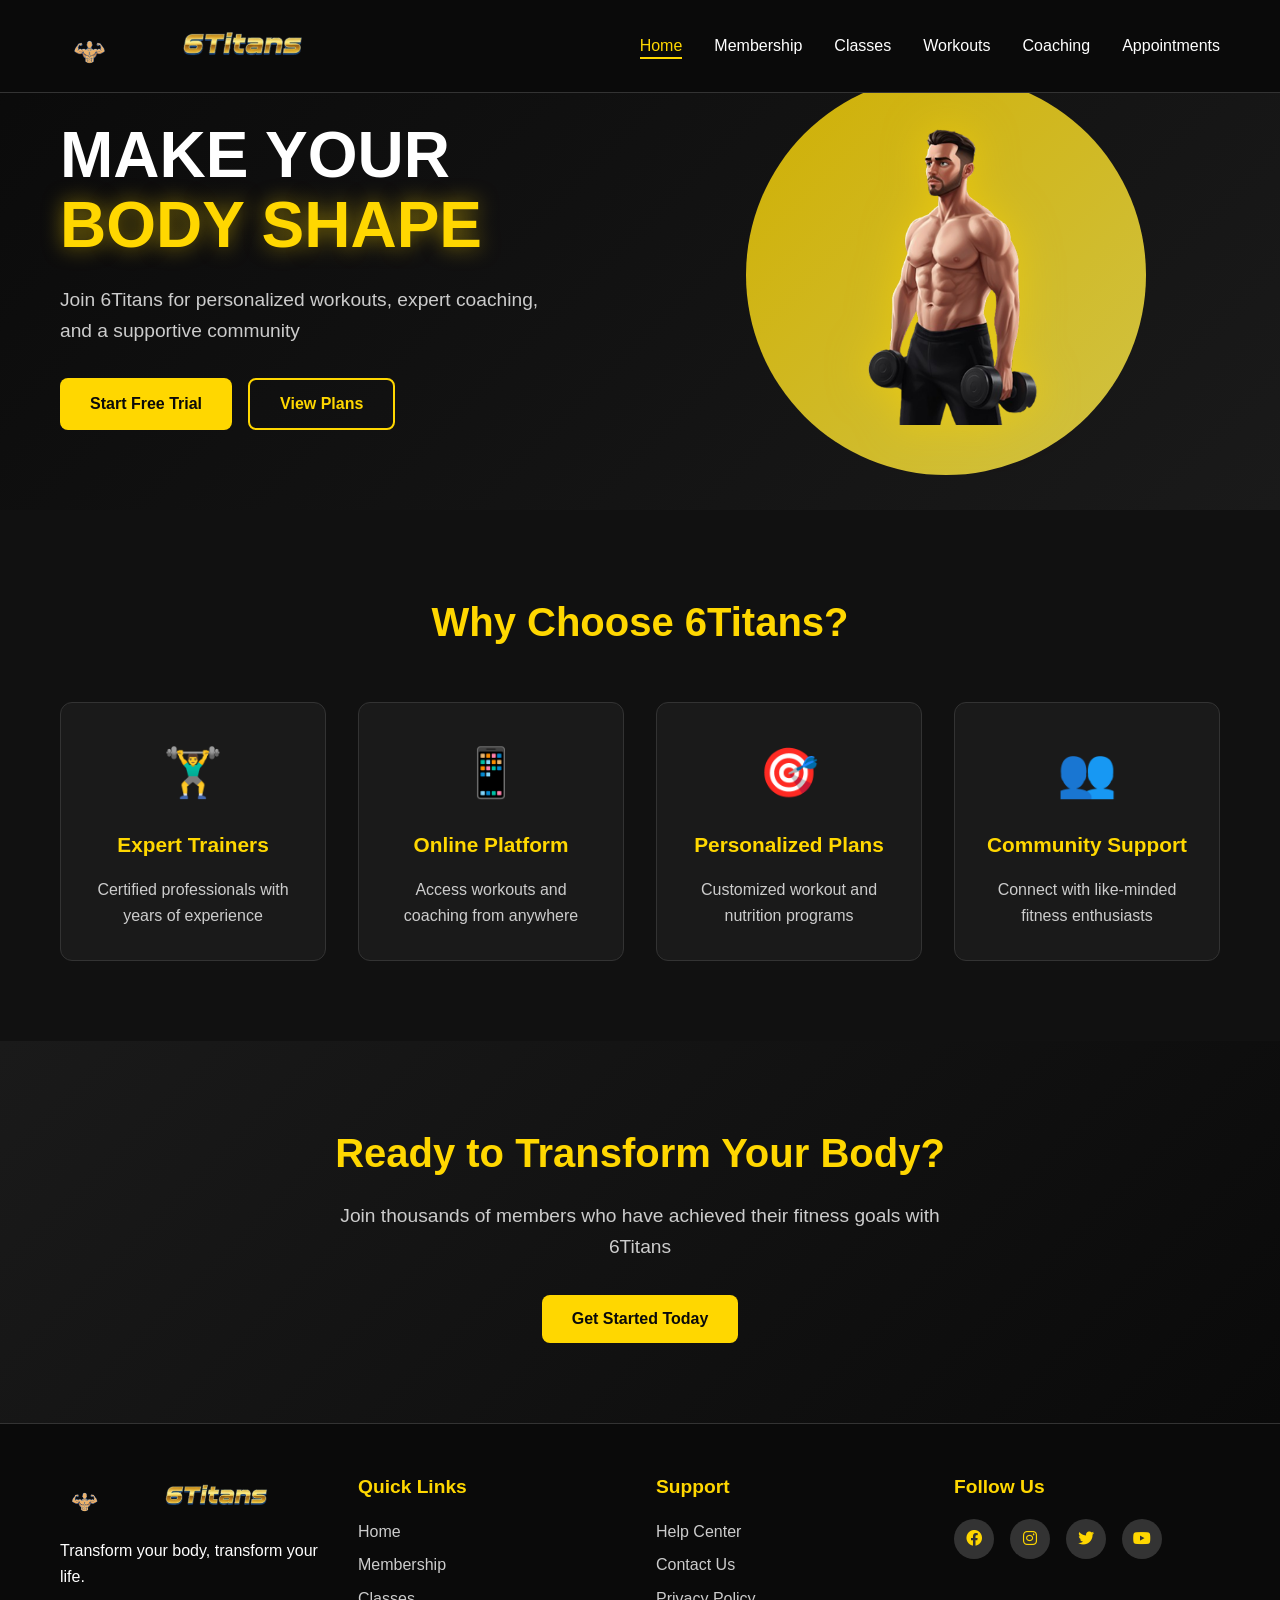
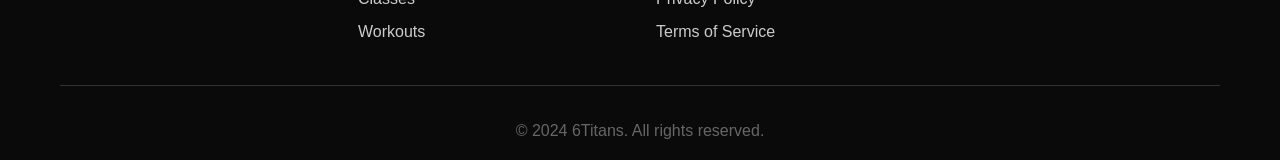
==== commit f9d5110a: "html update" ====
--- a/index.html
+++ b/index.html
@@ -33,7 +33,7 @@
                     <a href="coaching.html" class="nav-link">Coaching</a>
                 </li>
                 <li class="nav-item">
-                    <a href="online-gym.html" class="nav-link">Online Gym</a>
+                    <a href="online-gym.html" class="nav-link">Appointments</a>
                 </li>
             </ul>
             <div class="hamburger">
